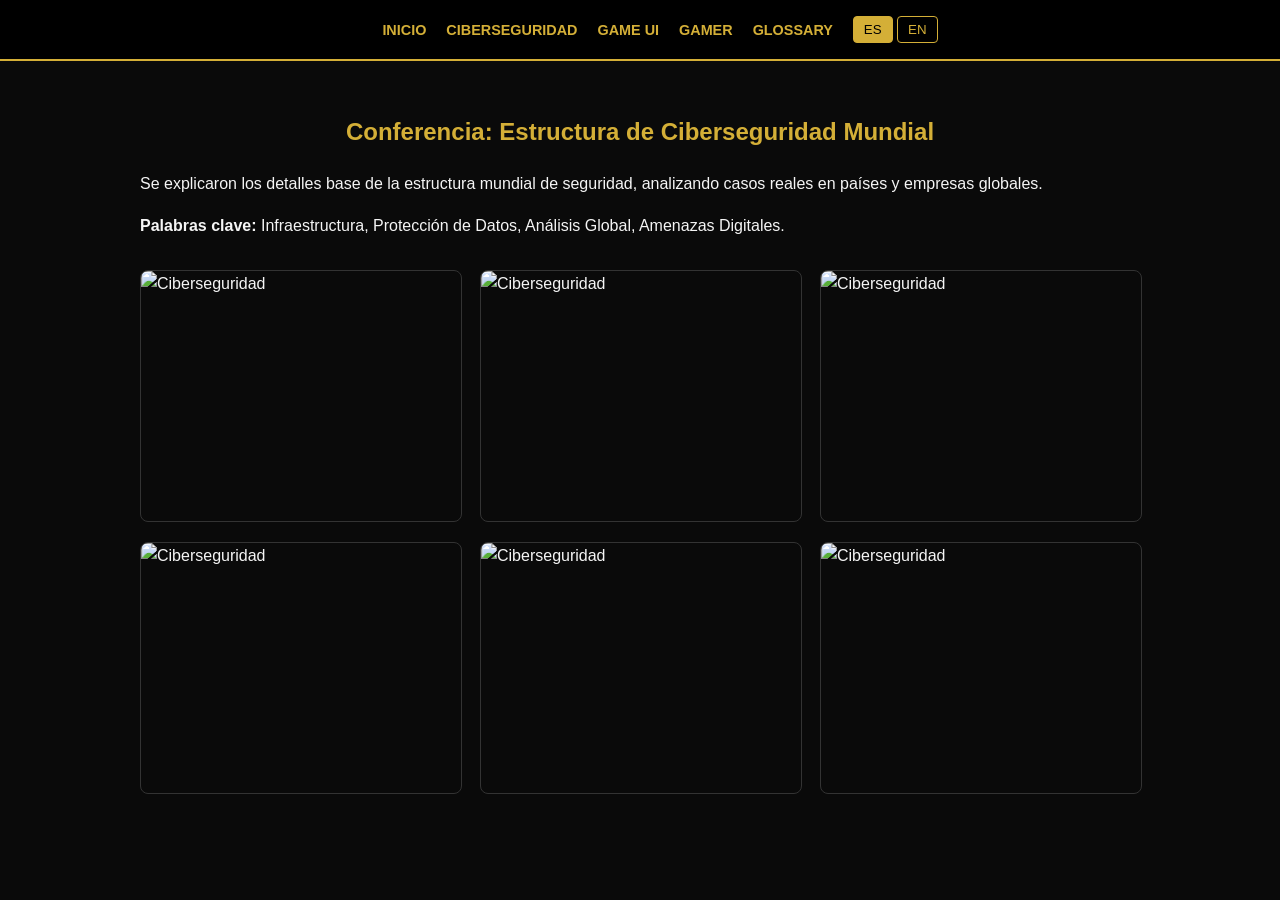
==== ciberseguridad.html @ 9780f5ca "V2 - COLOMBIA 5.0" ====
<!DOCTYPE html>
<html lang="es">
<head>
    <meta charset="UTF-8">
    <meta name="viewport" content="width=device-width, initial-scale=1.0">
    <title>Ciberseguridad - Colombia 5.0</title>
    <link rel="stylesheet" href="css/style.css">
</head>
<body>
    <nav>
        <ul>
            <li><a href="index.html">Inicio</a></li>
            <li><a href="ciberseguridad.html">Ciberseguridad</a></li>
            <li><a href="game-ui.html">Game UI</a></li>
            <li><a href="zona-gamer.html">Gamer</a></li>
            <li><a href="glossary.html">Glossary</a></li>
            <li>
                <button id="btn-es" class="lang-btn">ES</button>
                <button id="btn-en" class="lang-btn">EN</button>
            </li>
        </ul>
    </nav>

    <main class="container">
        <section class="lang-es">
            <h2>Conferencia: Estructura de Ciberseguridad Mundial</h2>
            <p>Se explicaron los detalles base de la estructura mundial de seguridad, analizando casos reales en países y empresas globales.</p>
            <p><strong>Palabras clave:</strong> Infraestructura, Protección de Datos, Análisis Global, Amenazas Digitales.</p>
        </section>
        <section class="lang-en">
            <h2>Conference: Global Cybersecurity Structure</h2>
            <p>The core details of the global security structure were explained, analyzing real cases in global countries and companies.</p>
            <p><strong>Keywords:</strong> Infrastructure, Data Protection, Global Analysis, Digital Threats.</p>
        </section>

        <div class="gallery">
            <img src="img/imagen4.jpg" alt="Ciberseguridad">
            <img src="img/imagen5.jpg" alt="Ciberseguridad">
            <img src="img/imagen6.jpg" alt="Ciberseguridad">
            <img src="img/imagen7.jpg" alt="Ciberseguridad">
            <img src="img/imagen8.jpg" alt="Ciberseguridad">
            <img src="img/imagen9.jpg" alt="Ciberseguridad">
        </div>
    </main>

    <script src="js/script.js"></script>
</body>
</html>
---- css/style.css ----
:root {
    --gold: #d4af37;
    --dark-bg: #0a0a0a;
    --card-bg: #1a1a1a;
    --text-white: #f5f5f5;
}

body {
    background-color: var(--dark-bg);
    color: var(--text-white);
    font-family: 'Segoe UI', sans-serif;
    margin: 0;
    line-height: 1.6;
}

/* Navegación */
nav {
    background: #000;
    padding: 1rem;
    border-bottom: 2px solid var(--gold);
    position: sticky;
    top: 0;
    z-index: 1000;
}

nav ul {
    display: flex;
    justify-content: center;
    align-items: center;
    list-style: none;
    gap: 20px;
    margin: 0;
}

nav a {
    color: var(--gold);
    text-decoration: none;
    font-weight: bold;
    text-transform: uppercase;
    font-size: 0.9rem;
}

/* Controles de Idioma */
.lang-btn {
    background: transparent;
    border: 1px solid var(--gold);
    color: var(--gold);
    cursor: pointer;
    padding: 5px 10px;
    border-radius: 4px;
    transition: 0.3s;
}

.lang-btn.active {
    background: var(--gold);
    color: #000;
}

/* Layout */
.container {
    max-width: 1000px;
    margin: auto;
    padding: 2rem;
}

.hero {
    text-align: center;
    padding: 6rem 1rem;
    background: linear-gradient(rgba(0,0,0,0.8), rgba(0,0,0,0.8)), url('../img/imagen1.jpg');
    background-size: cover;
    border-bottom: 3px solid var(--gold);
}

h1, h2 { color: var(--gold); text-align: center; }

/* Galería */
.gallery {
    display: grid;
    grid-template-columns: repeat(auto-fit, minmax(280px, 1fr));
    gap: 20px;
    margin-top: 2rem;
}

img {
    width: 100%;
    height: 250px;
    object-fit: cover;
    border-radius: 8px;
    border: 1px solid #333;
    transition: 0.3s;
}

img:hover { transform: scale(1.03); border-color: var(--gold); }

/* Ocultar idiomas */
.lang-en { display: none; }
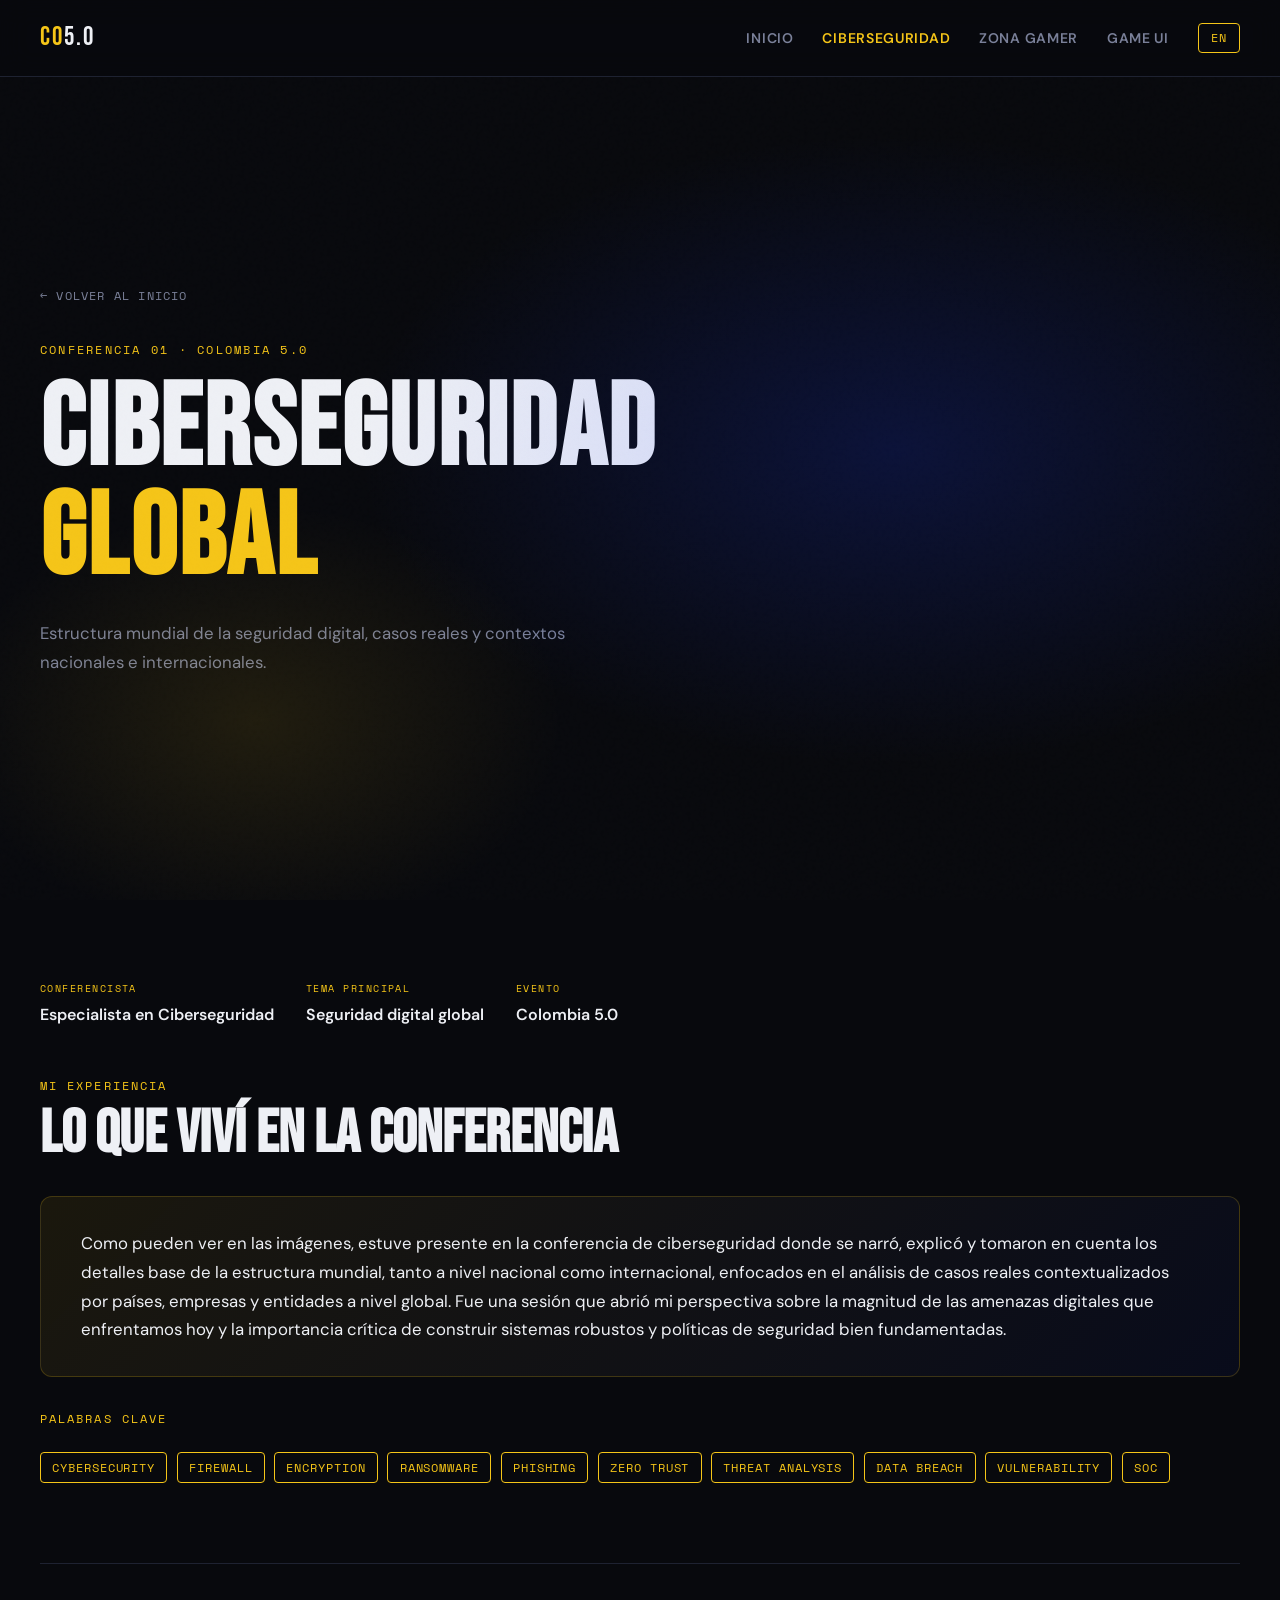
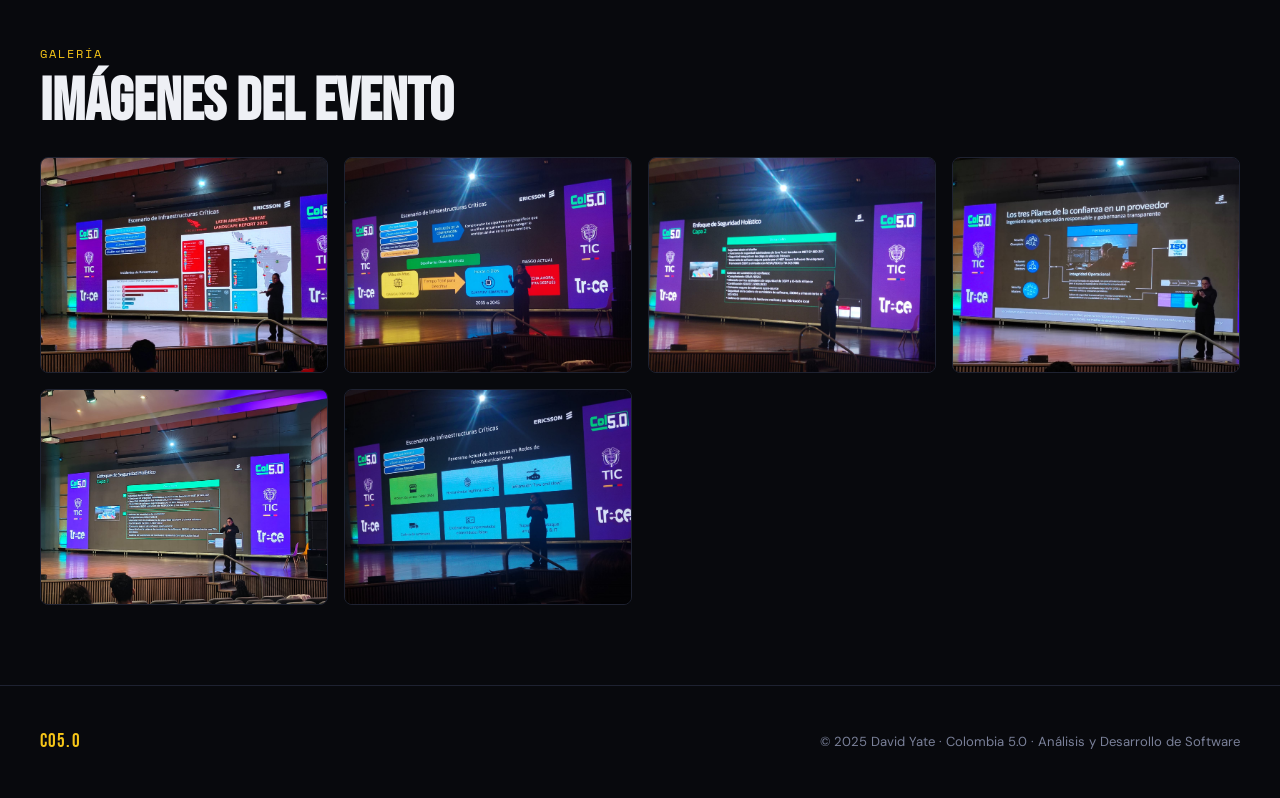
==== commit e7b84ebd: "VERSION 3 - COLOMBIA 5.0" ====
--- a/ciberseguridad.html
+++ b/ciberseguridad.html
@@ -1,48 +1,106 @@
 <!DOCTYPE html>
 <html lang="es">
 <head>
-    <meta charset="UTF-8">
-    <meta name="viewport" content="width=device-width, initial-scale=1.0">
-    <title>Ciberseguridad - Colombia 5.0</title>
-    <link rel="stylesheet" href="css/style.css">
+  <meta charset="UTF-8" />
+  <meta name="viewport" content="width=device-width, initial-scale=1.0" />
+  <title>Ciberseguridad — Colombia 5.0</title>
+  <link rel="stylesheet" href="css/style.css" />
 </head>
 <body>
-    <nav>
-        <ul>
-            <li><a href="index.html">Inicio</a></li>
-            <li><a href="ciberseguridad.html">Ciberseguridad</a></li>
-            <li><a href="game-ui.html">Game UI</a></li>
-            <li><a href="zona-gamer.html">Gamer</a></li>
-            <li><a href="glossary.html">Glossary</a></li>
-            <li>
-                <button id="btn-es" class="lang-btn">ES</button>
-                <button id="btn-en" class="lang-btn">EN</button>
-            </li>
-        </ul>
-    </nav>
 
-    <main class="container">
-        <section class="lang-es">
-            <h2>Conferencia: Estructura de Ciberseguridad Mundial</h2>
-            <p>Se explicaron los detalles base de la estructura mundial de seguridad, analizando casos reales en países y empresas globales.</p>
-            <p><strong>Palabras clave:</strong> Infraestructura, Protección de Datos, Análisis Global, Amenazas Digitales.</p>
-        </section>
-        <section class="lang-en">
-            <h2>Conference: Global Cybersecurity Structure</h2>
-            <p>The core details of the global security structure were explained, analyzing real cases in global countries and companies.</p>
-            <p><strong>Keywords:</strong> Infrastructure, Data Protection, Global Analysis, Digital Threats.</p>
-        </section>
+  <!-- NAV -->
+  <nav>
+    <a href="index.html" class="nav-logo">CO<span>5.0</span></a>
+    <ul class="nav-links">
+      <li><a href="index.html"          data-i18n="nav-home">Inicio</a></li>
+      <li><a href="ciberseguridad.html" class="active" data-i18n="nav-ciber">Ciberseguridad</a></li>
+      <li><a href="zona-gamer.html"     data-i18n="nav-gamer">Zona Gamer</a></li>
+      <li><a href="game-ui.html"        data-i18n="nav-gameui">Game UI</a></li>
+      <li><button id="lang-btn">EN</button></li>
+    </ul>
+    <button class="hamburger" aria-label="Menú">
+      <span></span><span></span><span></span>
+    </button>
+  </nav>
 
-        <div class="gallery">
-            <img src="img/imagen4.jpg" alt="Ciberseguridad">
-            <img src="img/imagen5.jpg" alt="Ciberseguridad">
-            <img src="img/imagen6.jpg" alt="Ciberseguridad">
-            <img src="img/imagen7.jpg" alt="Ciberseguridad">
-            <img src="img/imagen8.jpg" alt="Ciberseguridad">
-            <img src="img/imagen9.jpg" alt="Ciberseguridad">
-        </div>
-    </main>
+  <!-- HERO -->
+  <header class="page-hero">
+    <a href="index.html" class="back-link" data-i18n="back">← Volver al inicio</a>
+    <p class="hero-eyebrow" data-i18n="conf-eyebrow">Conferencia 01 · Colombia 5.0</p>
+    <h1 class="hero-title" data-i18n="conf-title">
+      Ciberseguridad<br><em>Global</em>
+    </h1>
+    <p class="hero-sub" data-i18n="conf-sub">
+      Estructura mundial de la seguridad digital, casos reales y contextos nacionales e internacionales.
+    </p>
+  </header>
 
-    <script src="js/script.js"></script>
+  <!-- META -->
+  <section>
+    <div class="conf-meta">
+      <div class="conf-meta-item">
+        <span class="label" data-i18n="meta-speaker-lbl">Conferencista</span>
+        <span class="value" data-i18n="meta-speaker-val">Especialista en Ciberseguridad</span>
+      </div>
+      <div class="conf-meta-item">
+        <span class="label" data-i18n="meta-topic-lbl">Tema principal</span>
+        <span class="value" data-i18n="meta-topic-val">Seguridad digital global</span>
+      </div>
+      <div class="conf-meta-item">
+        <span class="label" data-i18n="meta-event-lbl">Evento</span>
+        <span class="value" data-i18n="meta-event-val">Colombia 5.0</span>
+      </div>
+    </div>
+
+    <!-- BODY TEXT -->
+    <p class="section-label" data-i18n="body-label">Mi experiencia</p>
+    <h2 class="section-title" data-i18n="body-title">Lo que viví en la conferencia</h2>
+
+    <div class="highlight">
+      <p data-i18n="body-text">
+        Como pueden ver en las imágenes, estuve presente en la conferencia de ciberseguridad donde se narró, explicó y tomaron en cuenta los detalles base de la estructura mundial, tanto a nivel nacional como internacional, enfocados en el análisis de casos reales contextualizados por países, empresas y entidades a nivel global.
+      </p>
+    </div>
+
+    <!-- KEYWORDS -->
+    <p class="section-label" data-i18n="keywords-label">Palabras clave</p>
+    <div class="tags">
+      <span class="tag">Cybersecurity</span>
+      <span class="tag">Firewall</span>
+      <span class="tag">Encryption</span>
+      <span class="tag">Ransomware</span>
+      <span class="tag">Phishing</span>
+      <span class="tag">Zero Trust</span>
+      <span class="tag">Threat Analysis</span>
+      <span class="tag">Data Breach</span>
+      <span class="tag">Vulnerability</span>
+      <span class="tag">SOC</span>
+    </div>
+  </section>
+
+  <div class="divider"></div>
+
+  <!-- GALLERY -->
+  <section>
+    <p class="section-label" data-i18n="gallery-label">Galería</p>
+    <h2 class="section-title" data-i18n="gallery-title">Imágenes del evento</h2>
+    <div class="gallery">
+      <img src="img/imagen4.jpeg"  alt="Ciberseguridad Colombia 5.0" loading="lazy" />
+      <img src="img/imagen5.jpeg"  alt="Ciberseguridad Colombia 5.0" loading="lazy" />
+      <img src="img/imagen6.jpeg"  alt="Ciberseguridad Colombia 5.0" loading="lazy" />
+      <img src="img/imagen7.jpeg"  alt="Ciberseguridad Colombia 5.0" loading="lazy" />
+      <img src="img/imagen8.jpeg"  alt="Ciberseguridad Colombia 5.0" loading="lazy" />
+      <img src="img/imagen9.jpeg"  alt="Ciberseguridad Colombia 5.0" loading="lazy" />
+    </div>
+  </section>
+
+  <!-- FOOTER -->
+  <footer>
+    <span class="footer-logo">CO5.0</span>
+    <p data-i18n="footer-copy">© 2025 David Yate · Colombia 5.0 · Análisis y Desarrollo de Software</p>
+  </footer>
+
+  <script src="js/lang.js"></script>
+  <script>initLang('ciber');</script>
 </body>
-</html>+</html>
--- a/css/style.css
+++ b/css/style.css
@@ -1,96 +1,367 @@
+/* ===========================
+   COLOMBIA 5.0 — Global Styles
+   =========================== */
+
+@import url('https://fonts.googleapis.com/css2?family=Bebas+Neue&family=DM+Sans:ital,opsz,wght@0,9..40,300;0,9..40,400;0,9..40,600;1,9..40,300&family=Space+Mono:wght@400;700&display=swap');
+
 :root {
-    --gold: #d4af37;
-    --dark-bg: #0a0a0a;
-    --card-bg: #1a1a1a;
-    --text-white: #f5f5f5;
-}
+  --bg:        #08090d;
+  --surface:   #10121a;
+  --card:      #161923;
+  --border:    #1e2231;
+  --yellow:    #f5c518;
+  --blue:      #1a3cff;
+  --red:       #e8173a;
+  --white:     #eef0f5;
+  --muted:     #7a8099;
+  --font-head: 'Bebas Neue', sans-serif;
+  --font-body: 'DM Sans', sans-serif;
+  --font-mono: 'Space Mono', monospace;
+}
+
+*, *::before, *::after { box-sizing: border-box; margin: 0; padding: 0; }
+
+html { scroll-behavior: smooth; }
 
 body {
-    background-color: var(--dark-bg);
-    color: var(--text-white);
-    font-family: 'Segoe UI', sans-serif;
-    margin: 0;
-    line-height: 1.6;
-}
-
-/* Navegación */
+  background: var(--bg);
+  color: var(--white);
+  font-family: var(--font-body);
+  font-size: 1rem;
+  line-height: 1.7;
+  overflow-x: hidden;
+}
+
+/* ── NAV ── */
 nav {
-    background: #000;
-    padding: 1rem;
-    border-bottom: 2px solid var(--gold);
-    position: sticky;
-    top: 0;
-    z-index: 1000;
-}
-
-nav ul {
-    display: flex;
-    justify-content: center;
-    align-items: center;
-    list-style: none;
-    gap: 20px;
-    margin: 0;
-}
-
-nav a {
-    color: var(--gold);
-    text-decoration: none;
-    font-weight: bold;
-    text-transform: uppercase;
-    font-size: 0.9rem;
-}
-
-/* Controles de Idioma */
-.lang-btn {
-    background: transparent;
-    border: 1px solid var(--gold);
-    color: var(--gold);
-    cursor: pointer;
-    padding: 5px 10px;
-    border-radius: 4px;
-    transition: 0.3s;
-}
-
-.lang-btn.active {
-    background: var(--gold);
-    color: #000;
-}
-
-/* Layout */
-.container {
-    max-width: 1000px;
-    margin: auto;
-    padding: 2rem;
-}
-
-.hero {
-    text-align: center;
-    padding: 6rem 1rem;
-    background: linear-gradient(rgba(0,0,0,0.8), rgba(0,0,0,0.8)), url('../img/imagen1.jpg');
-    background-size: cover;
-    border-bottom: 3px solid var(--gold);
-}
-
-h1, h2 { color: var(--gold); text-align: center; }
-
-/* Galería */
+  position: fixed;
+  top: 0; left: 0; right: 0;
+  z-index: 999;
+  display: flex;
+  align-items: center;
+  justify-content: space-between;
+  padding: 1rem 2.5rem;
+  background: rgba(8,9,13,.85);
+  backdrop-filter: blur(14px);
+  border-bottom: 1px solid var(--border);
+}
+
+.nav-logo {
+  font-family: var(--font-head);
+  font-size: 1.6rem;
+  letter-spacing: .08em;
+  color: var(--yellow);
+  text-decoration: none;
+}
+
+.nav-logo span { color: var(--white); }
+
+.nav-links {
+  display: flex;
+  align-items: center;
+  gap: 1.8rem;
+  list-style: none;
+}
+
+.nav-links a {
+  color: var(--muted);
+  text-decoration: none;
+  font-size: .875rem;
+  font-weight: 600;
+  letter-spacing: .05em;
+  text-transform: uppercase;
+  transition: color .2s;
+}
+
+.nav-links a:hover,
+.nav-links a.active { color: var(--yellow); }
+
+/* Language toggle */
+#lang-btn {
+  background: none;
+  border: 1.5px solid var(--yellow);
+  color: var(--yellow);
+  font-family: var(--font-mono);
+  font-size: .75rem;
+  padding: .35rem .75rem;
+  border-radius: 4px;
+  cursor: pointer;
+  letter-spacing: .1em;
+  transition: background .2s, color .2s;
+}
+#lang-btn:hover { background: var(--yellow); color: var(--bg); }
+
+/* Hamburger (mobile) */
+.hamburger {
+  display: none;
+  flex-direction: column;
+  gap: 5px;
+  background: none;
+  border: none;
+  cursor: pointer;
+  padding: 4px;
+}
+.hamburger span {
+  display: block;
+  width: 24px; height: 2px;
+  background: var(--white);
+  border-radius: 2px;
+  transition: transform .3s, opacity .3s;
+}
+.nav-links.open { display: flex; }
+
+/* ── HERO STRIP ── */
+.page-hero {
+  min-height: 100vh;
+  display: flex;
+  flex-direction: column;
+  justify-content: center;
+  padding: 8rem 2.5rem 4rem;
+  position: relative;
+  overflow: hidden;
+}
+
+.page-hero::before {
+  content: '';
+  position: absolute;
+  inset: 0;
+  background:
+    radial-gradient(ellipse 60% 50% at 70% 50%, rgba(26,60,255,.18) 0%, transparent 70%),
+    radial-gradient(ellipse 40% 40% at 20% 80%, rgba(245,197,24,.1) 0%, transparent 60%);
+  pointer-events: none;
+}
+
+.hero-eyebrow {
+  font-family: var(--font-mono);
+  font-size: .78rem;
+  letter-spacing: .18em;
+  color: var(--yellow);
+  text-transform: uppercase;
+  margin-bottom: 1rem;
+}
+
+.hero-title {
+  font-family: var(--font-head);
+  font-size: clamp(3.5rem, 9vw, 8rem);
+  line-height: .95;
+  letter-spacing: .02em;
+  color: var(--white);
+  margin-bottom: 1.5rem;
+}
+
+.hero-title em {
+  font-style: normal;
+  color: var(--yellow);
+}
+
+.hero-sub {
+  max-width: 560px;
+  color: var(--muted);
+  font-size: 1.05rem;
+  line-height: 1.75;
+}
+
+/* ── SECTIONS ── */
+section { padding: 5rem 2.5rem; }
+
+.section-label {
+  font-family: var(--font-mono);
+  font-size: .72rem;
+  letter-spacing: .18em;
+  color: var(--yellow);
+  text-transform: uppercase;
+  margin-bottom: .5rem;
+}
+
+.section-title {
+  font-family: var(--font-head);
+  font-size: clamp(2rem, 5vw, 3.8rem);
+  line-height: 1;
+  margin-bottom: 1.5rem;
+}
+
+.section-body {
+  max-width: 720px;
+  color: var(--muted);
+  font-size: 1rem;
+  line-height: 1.8;
+  margin-bottom: 2rem;
+}
+
+/* ── GRID & CARDS ── */
+.card-grid {
+  display: grid;
+  grid-template-columns: repeat(auto-fit, minmax(260px, 1fr));
+  gap: 1.5rem;
+}
+
+.card {
+  background: var(--card);
+  border: 1px solid var(--border);
+  border-radius: 12px;
+  overflow: hidden;
+  transition: transform .25s, border-color .25s;
+}
+
+.card:hover { transform: translateY(-4px); border-color: var(--yellow); }
+
+.card-img {
+  width: 100%;
+  aspect-ratio: 16/10;
+  object-fit: cover;
+  display: block;
+  background: var(--surface);
+}
+
+.card-body { padding: 1.25rem; }
+
+.card-body h3 {
+  font-family: var(--font-head);
+  font-size: 1.3rem;
+  margin-bottom: .4rem;
+  letter-spacing: .04em;
+}
+
+.card-body p { color: var(--muted); font-size: .9rem; }
+
+/* ── DIVIDER ── */
+.divider {
+  height: 1px;
+  background: var(--border);
+  margin: 0 2.5rem;
+}
+
+/* ── GALLERY ── */
 .gallery {
-    display: grid;
-    grid-template-columns: repeat(auto-fit, minmax(280px, 1fr));
-    gap: 20px;
-    margin-top: 2rem;
-}
-
-img {
-    width: 100%;
-    height: 250px;
-    object-fit: cover;
-    border-radius: 8px;
-    border: 1px solid #333;
-    transition: 0.3s;
-}
-
-img:hover { transform: scale(1.03); border-color: var(--gold); }
-
-/* Ocultar idiomas */
-.lang-en { display: none; }+  display: grid;
+  grid-template-columns: repeat(auto-fill, minmax(280px, 1fr));
+  gap: 1rem;
+}
+
+.gallery img {
+  width: 100%;
+  aspect-ratio: 4/3;
+  object-fit: cover;
+  border-radius: 8px;
+  border: 1px solid var(--border);
+  transition: transform .3s, border-color .3s;
+}
+.gallery img:hover { transform: scale(1.02); border-color: var(--yellow); }
+
+/* ── TAG / KEYWORD PILLS ── */
+.tags { display: flex; flex-wrap: wrap; gap: .6rem; margin-top: 1.5rem; }
+
+.tag {
+  font-family: var(--font-mono);
+  font-size: .72rem;
+  letter-spacing: .08em;
+  color: var(--yellow);
+  border: 1px solid var(--yellow);
+  border-radius: 4px;
+  padding: .3rem .7rem;
+  text-transform: uppercase;
+}
+
+/* ── HIGHLIGHT BOX ── */
+.highlight {
+  background: linear-gradient(135deg, rgba(245,197,24,.08), rgba(26,60,255,.06));
+  border: 1px solid rgba(245,197,24,.2);
+  border-radius: 12px;
+  padding: 2rem 2.5rem;
+  margin: 2rem 0;
+}
+
+.highlight p { color: var(--white); font-size: 1.05rem; }
+
+/* ── CONFERENCE HEADER ── */
+.conf-meta {
+  display: flex;
+  flex-wrap: wrap;
+  gap: 2rem;
+  margin-bottom: 3rem;
+}
+
+.conf-meta-item { }
+.conf-meta-item .label {
+  font-family: var(--font-mono);
+  font-size: .65rem;
+  letter-spacing: .14em;
+  color: var(--yellow);
+  text-transform: uppercase;
+  display: block;
+  margin-bottom: .2rem;
+}
+.conf-meta-item .value {
+  font-size: 1rem;
+  font-weight: 600;
+  color: var(--white);
+}
+
+/* ── FOOTER ── */
+footer {
+  border-top: 1px solid var(--border);
+  padding: 2.5rem 2.5rem;
+  display: flex;
+  align-items: center;
+  justify-content: space-between;
+  flex-wrap: wrap;
+  gap: 1rem;
+}
+
+footer p { color: var(--muted); font-size: .82rem; }
+footer .footer-logo {
+  font-family: var(--font-head);
+  font-size: 1.2rem;
+  color: var(--yellow);
+  letter-spacing: .06em;
+}
+
+/* ── BACK LINK ── */
+.back-link {
+  display: inline-flex;
+  align-items: center;
+  gap: .4rem;
+  font-family: var(--font-mono);
+  font-size: .75rem;
+  letter-spacing: .1em;
+  color: var(--muted);
+  text-decoration: none;
+  text-transform: uppercase;
+  margin-bottom: 2rem;
+  transition: color .2s;
+}
+.back-link:hover { color: var(--yellow); }
+
+/* ── NOISE OVERLAY ── */
+body::after {
+  content: '';
+  position: fixed;
+  inset: 0;
+  background-image: url("data:image/svg+xml,%3Csvg viewBox='0 0 256 256' xmlns='http://www.w3.org/2000/svg'%3E%3Cfilter id='noise'%3E%3CfeTurbulence type='fractalNoise' baseFrequency='0.9' numOctaves='4' stitchTiles='stitch'/%3E%3C/filter%3E%3Crect width='100%25' height='100%25' filter='url(%23noise)' opacity='0.04'/%3E%3C/svg%3E");
+  opacity: .4;
+  pointer-events: none;
+  z-index: 0;
+}
+
+/* ── RESPONSIVE ── */
+@media (max-width: 768px) {
+  nav { padding: 1rem 1.25rem; }
+  .page-hero { padding: 7rem 1.25rem 3rem; }
+  section { padding: 3.5rem 1.25rem; }
+  .divider { margin: 0 1.25rem; }
+  footer { padding: 2rem 1.25rem; }
+
+  .nav-links {
+    display: none;
+    position: absolute;
+    top: 100%; left: 0; right: 0;
+    flex-direction: column;
+    background: rgba(8,9,13,.97);
+    padding: 1.5rem 1.25rem;
+    border-bottom: 1px solid var(--border);
+    gap: 1.2rem;
+  }
+
+  .hamburger { display: flex; }
+  .gallery { grid-template-columns: 1fr 1fr; }
+}
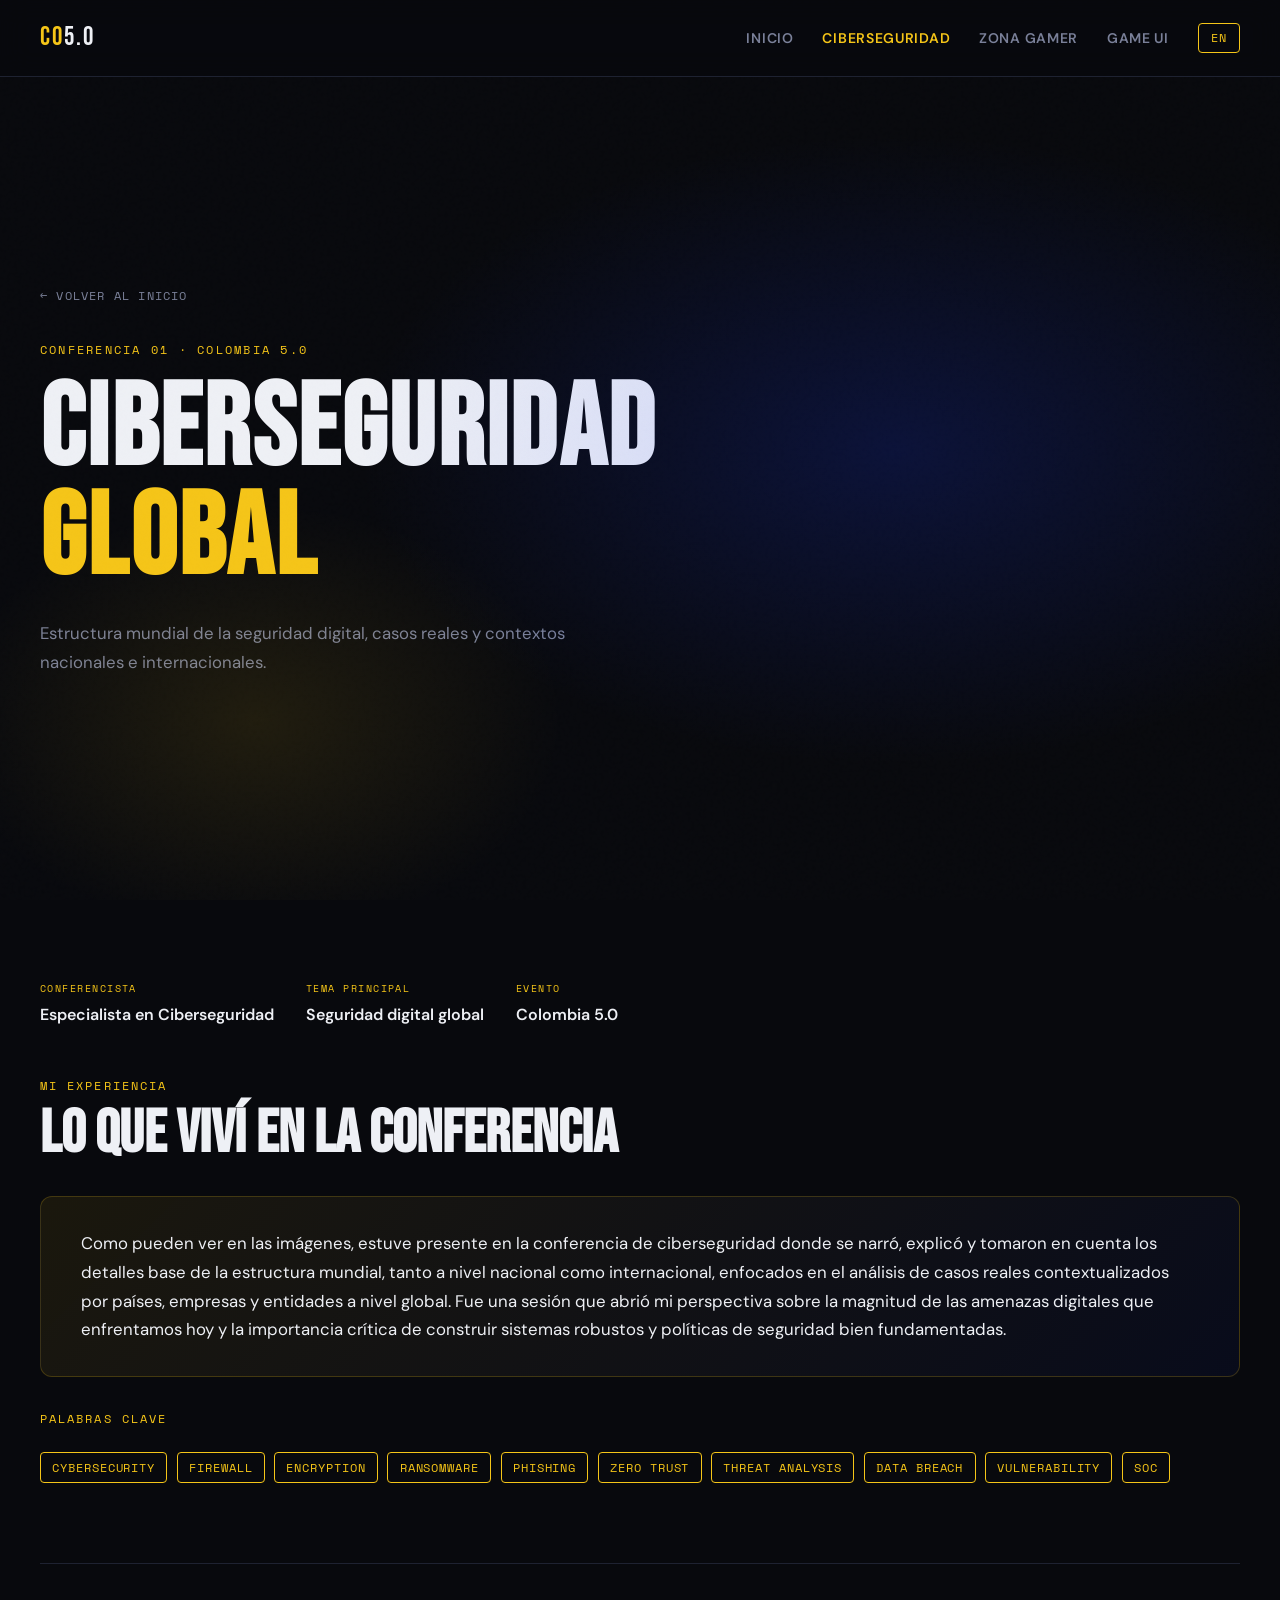
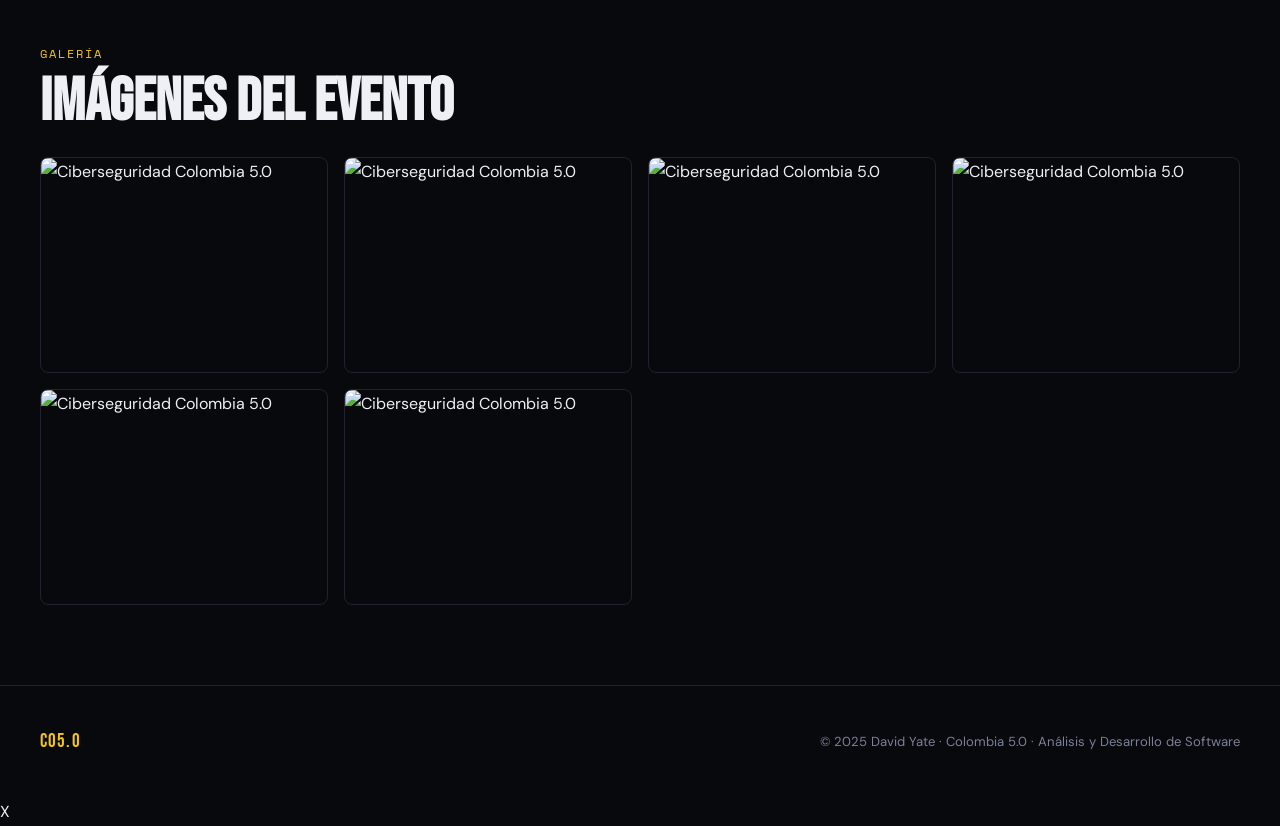
==== commit abbd1819: "prueba" ====
--- a/ciberseguridad.html
+++ b/ciberseguridad.html
@@ -104,3 +104,4 @@
   <script>initLang('ciber');</script>
 </body>
 </html>
+X
--- a/css/style.css
+++ b/css/style.css
@@ -365,3 +365,4 @@
   .hamburger { display: flex; }
   .gallery { grid-template-columns: 1fr 1fr; }
 }
+X
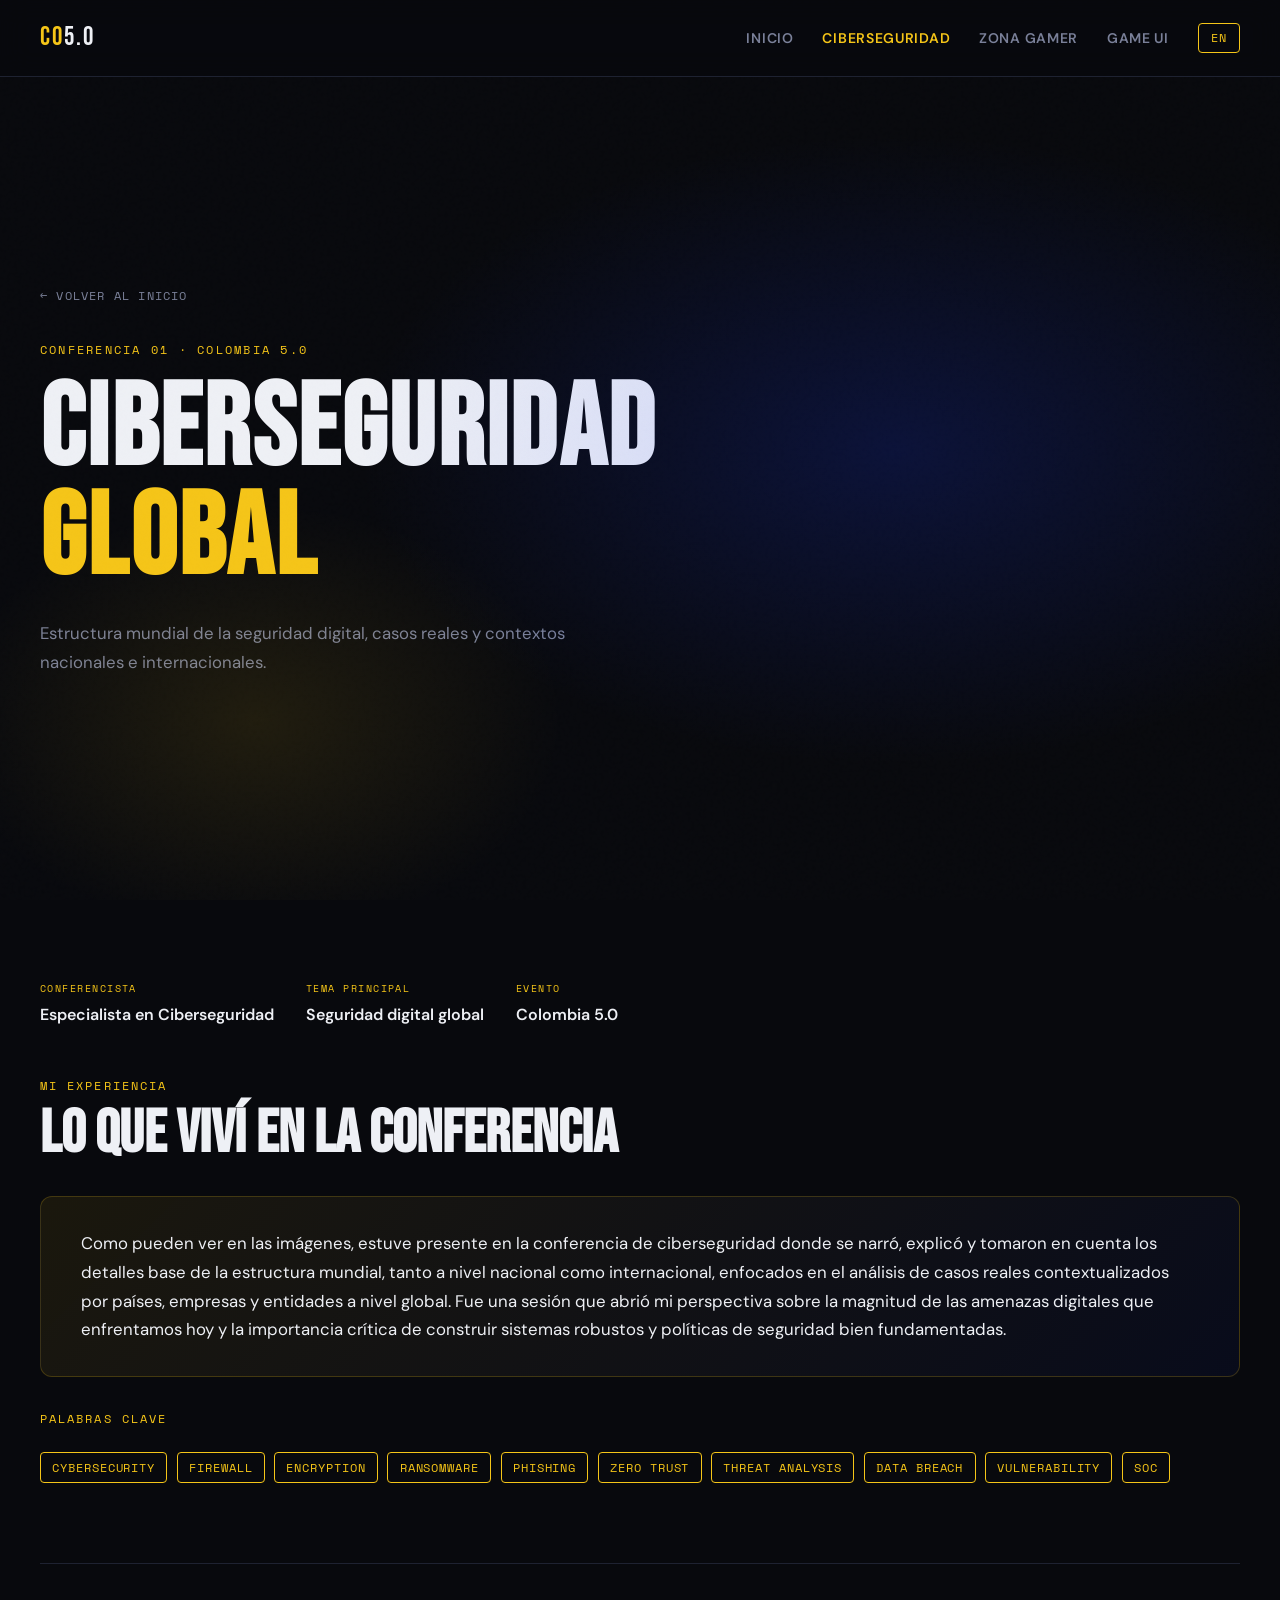
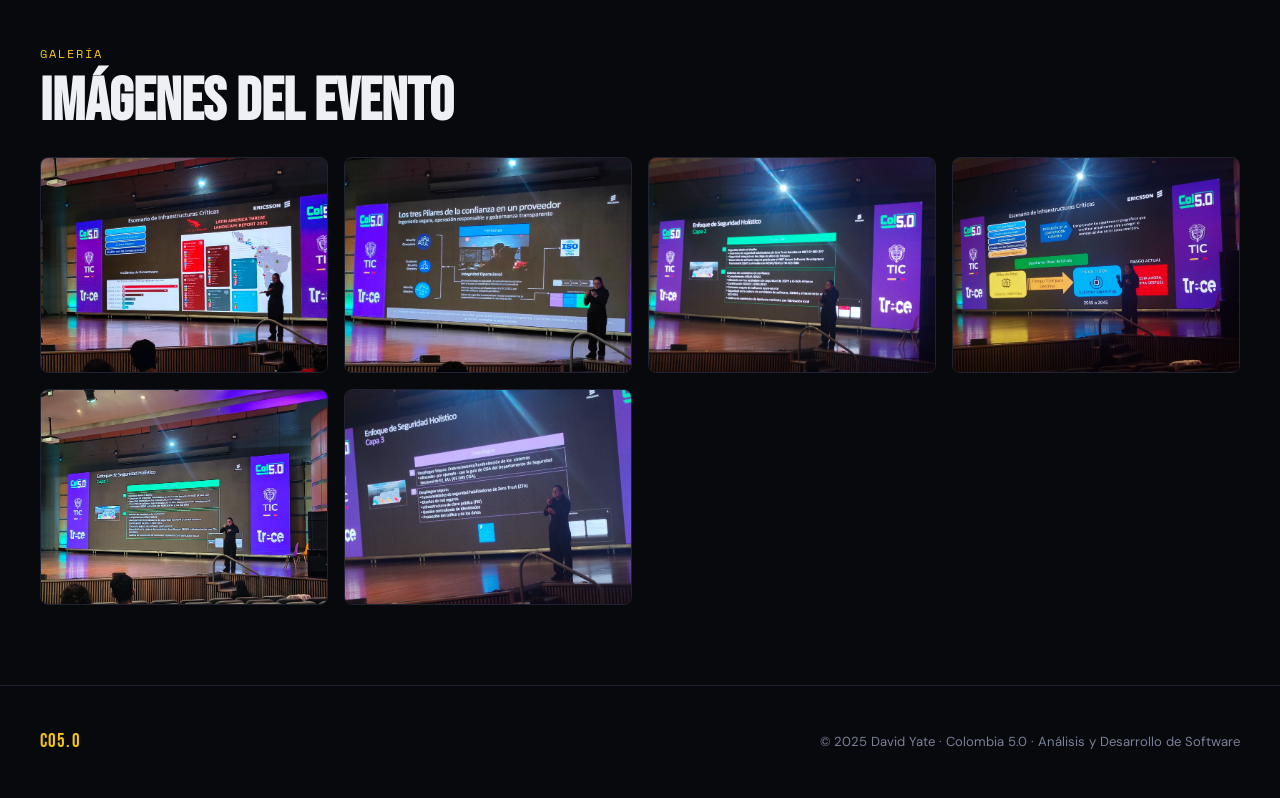
==== commit 79cb5ab4: "VERSION WEB - COLOMBIA 5.0" ====
--- a/ciberseguridad.html
+++ b/ciberseguridad.html
@@ -104,4 +104,3 @@
   <script>initLang('ciber');</script>
 </body>
 </html>
-X
--- a/css/style.css
+++ b/css/style.css
@@ -365,4 +365,3 @@
   .hamburger { display: flex; }
   .gallery { grid-template-columns: 1fr 1fr; }
 }
-X
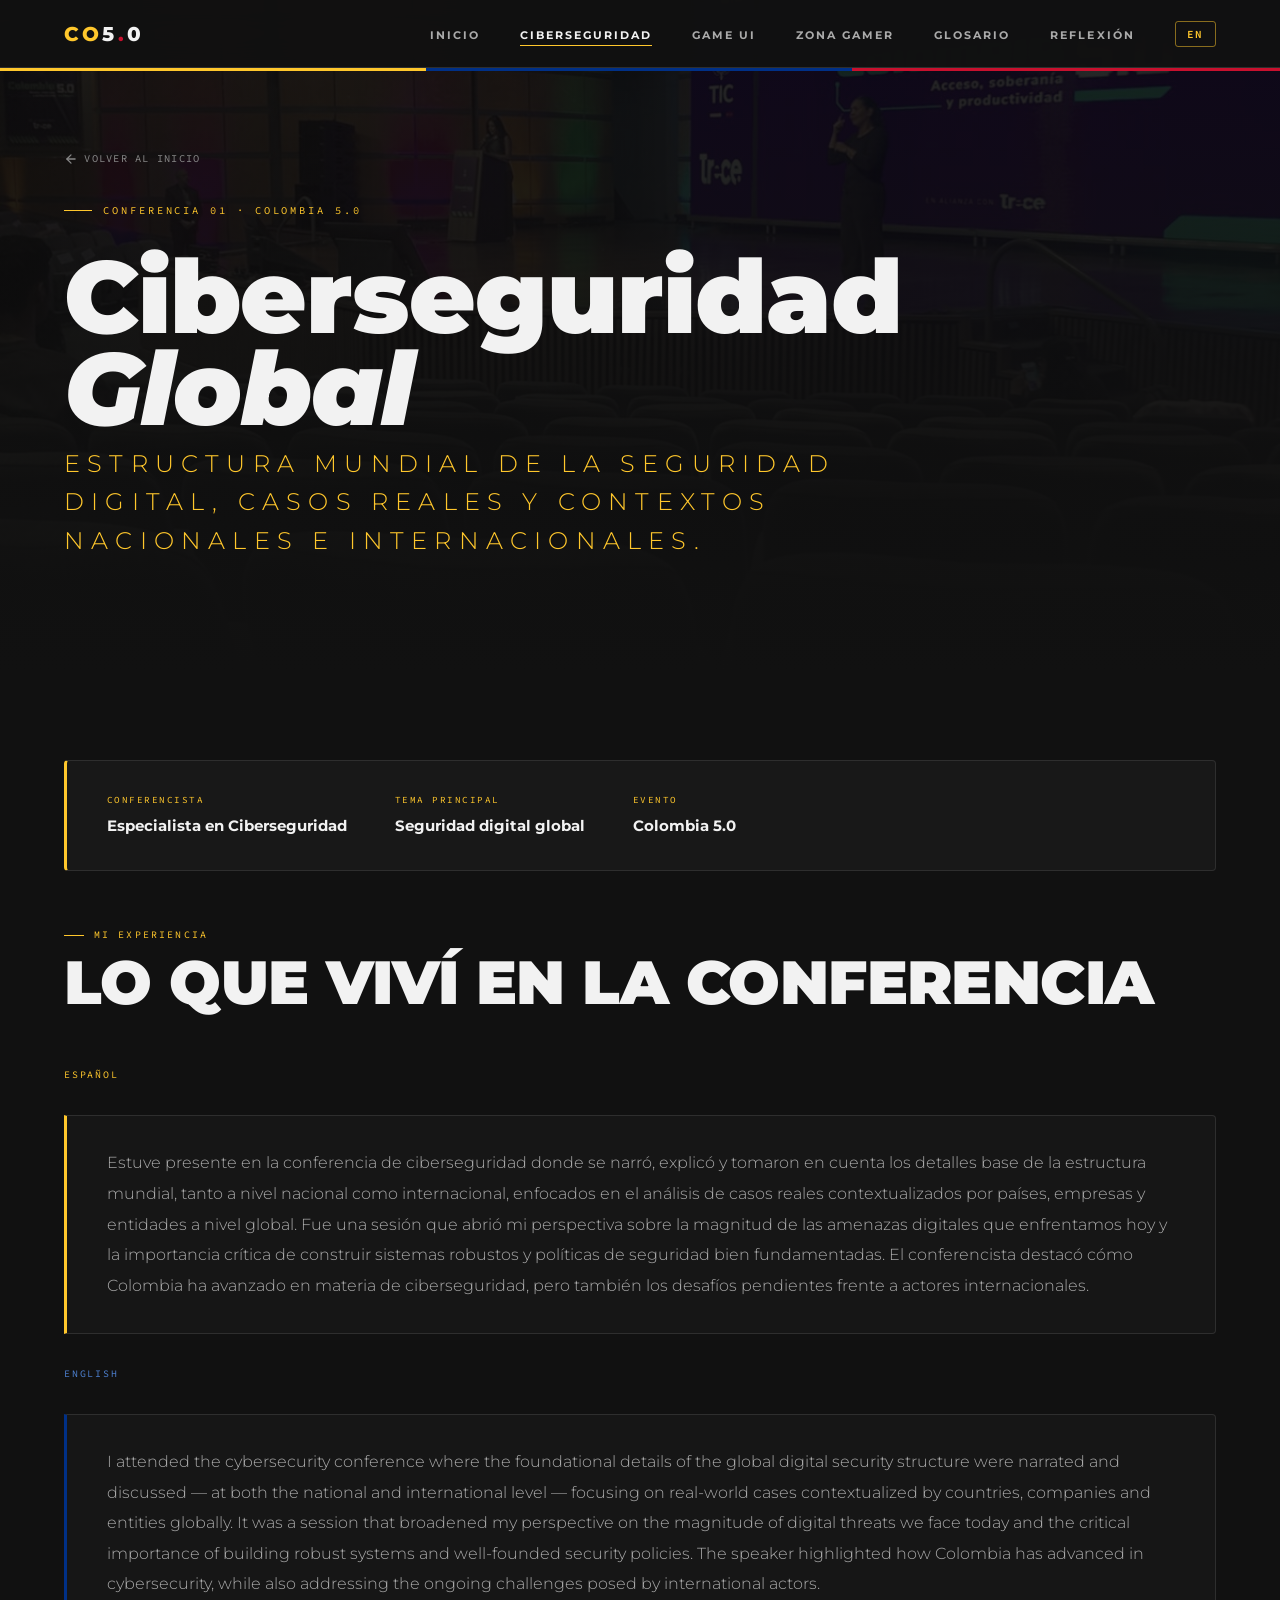
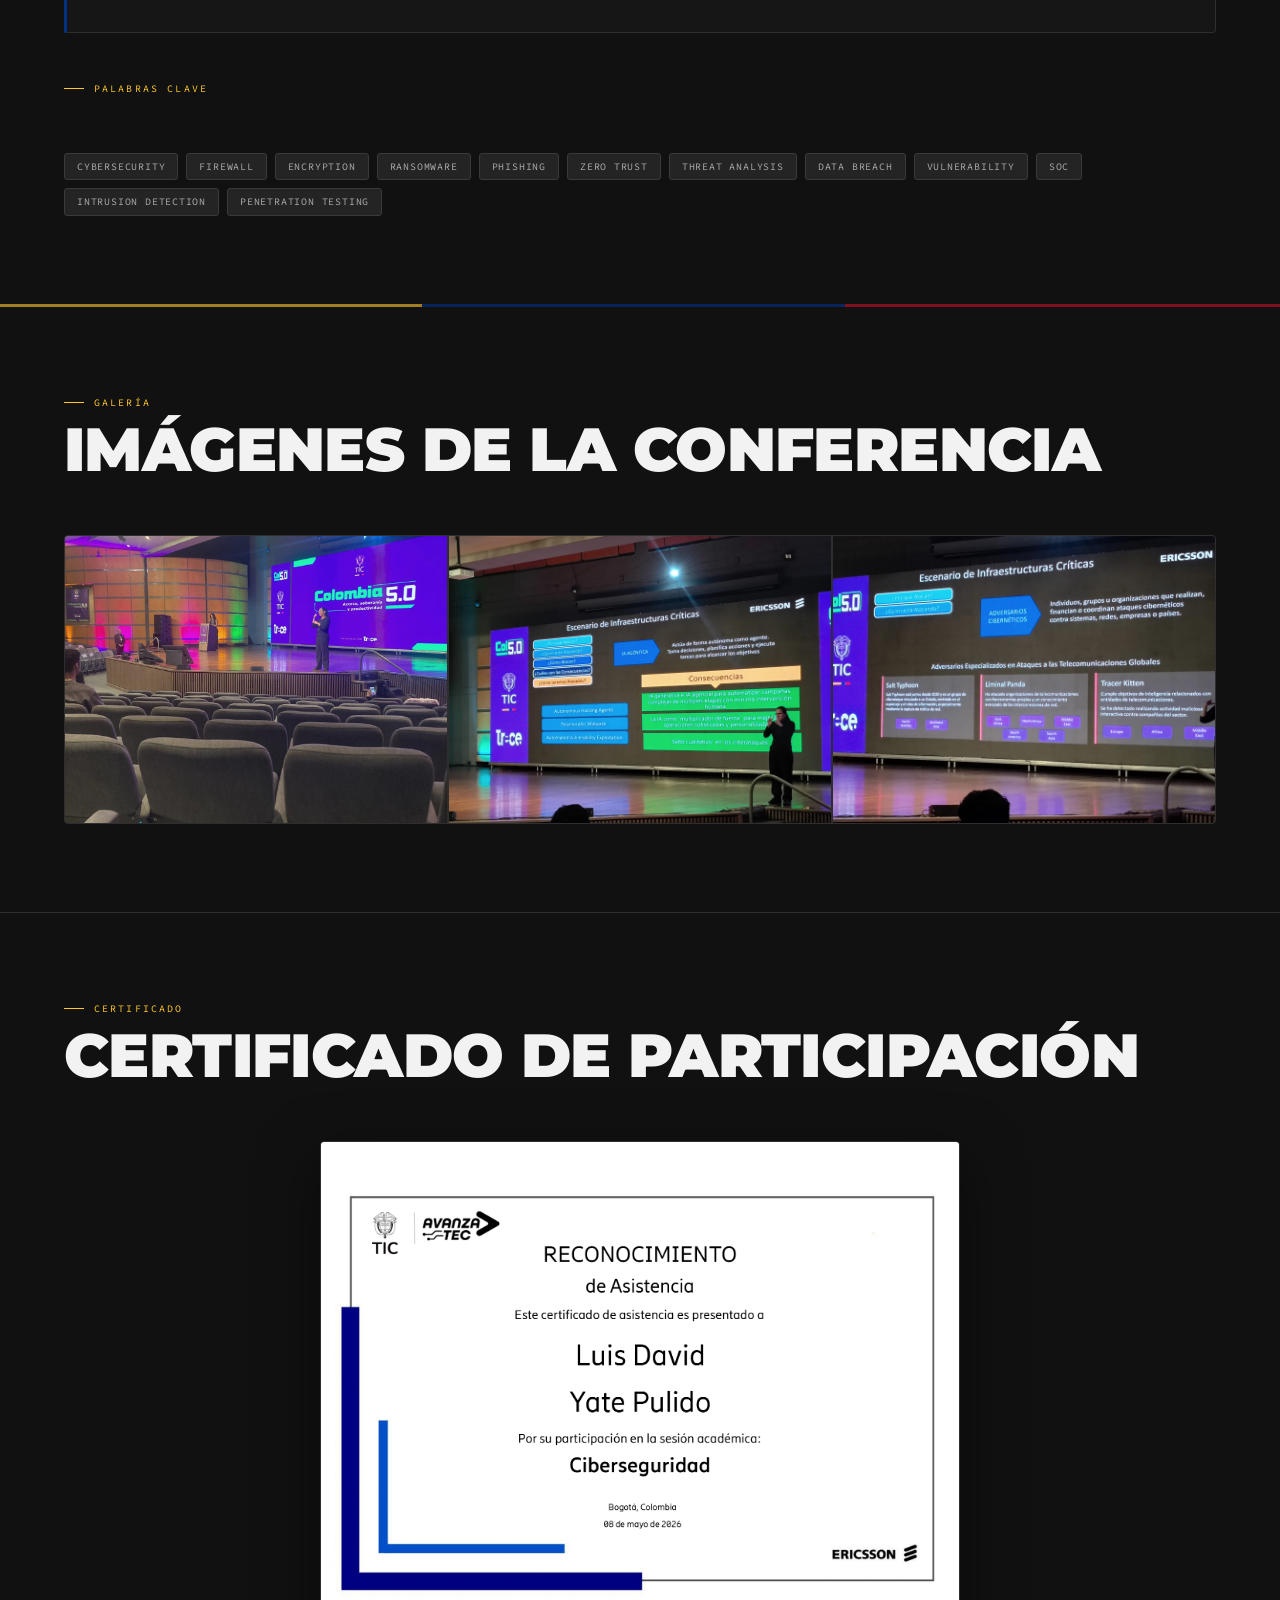
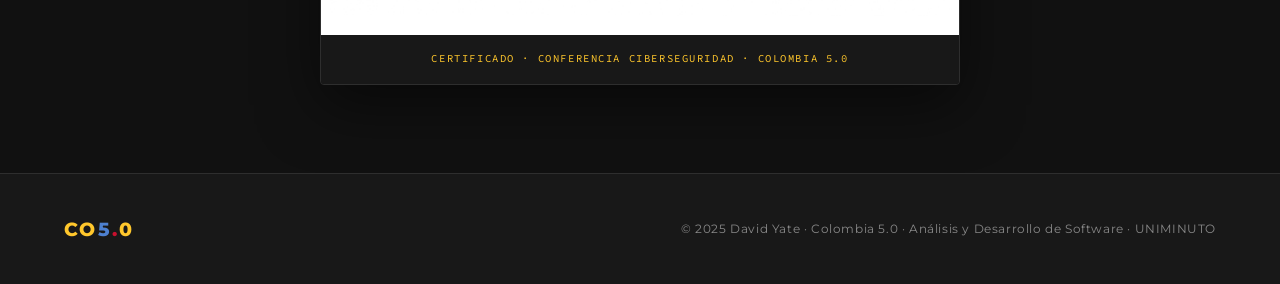
==== commit 58675842: "CODIGO COLOMBIA 5.0 - ACTUALIZACION" ====
--- a/ciberseguridad.html
+++ b/ciberseguridad.html
@@ -8,62 +8,75 @@
 </head>
 <body>
 
-  <!-- NAV -->
   <nav>
-    <a href="index.html" class="nav-logo">CO<span>5.0</span></a>
+    <a href="index.html" class="nav-logo">CO<span>5</span><span class="dot">.</span><span>0</span></a>
     <ul class="nav-links">
       <li><a href="index.html"          data-i18n="nav-home">Inicio</a></li>
       <li><a href="ciberseguridad.html" class="active" data-i18n="nav-ciber">Ciberseguridad</a></li>
+      <li><a href="game-ui.html"        data-i18n="nav-gameui">Game UI</a></li>
       <li><a href="zona-gamer.html"     data-i18n="nav-gamer">Zona Gamer</a></li>
-      <li><a href="game-ui.html"        data-i18n="nav-gameui">Game UI</a></li>
+      <li><a href="glossary.html"       data-i18n="nav-glossary">Glosario</a></li>
+      <li><a href="ethics.html"         data-i18n="nav-ethics">Reflexión</a></li>
       <li><button id="lang-btn">EN</button></li>
     </ul>
-    <button class="hamburger" aria-label="Menú">
-      <span></span><span></span><span></span>
-    </button>
+    <button class="hamburger" aria-label="Menú"><span></span><span></span><span></span></button>
   </nav>
 
-  <!-- HERO -->
-  <header class="page-hero">
-    <a href="index.html" class="back-link" data-i18n="back">← Volver al inicio</a>
-    <p class="hero-eyebrow" data-i18n="conf-eyebrow">Conferencia 01 · Colombia 5.0</p>
-    <h1 class="hero-title" data-i18n="conf-title">
-      Ciberseguridad<br><em>Global</em>
-    </h1>
-    <p class="hero-sub" data-i18n="conf-sub">
-      Estructura mundial de la seguridad digital, casos reales y contextos nacionales e internacionales.
-    </p>
+  <!-- HERO INTERIOR -->
+  <header class="page-hero-inner">
+    <div class="hero-tricolor"></div>
+    <div class="hero-bg-img" style="background-image:url('img/ciber-1.jpeg'); background-position:center;"></div>
+    <div class="hero-content">
+      <a href="index.html" class="back-link">
+        <svg viewBox="0 0 24 24" fill="none" stroke="currentColor" stroke-width="2.2" stroke-linecap="round" stroke-linejoin="round"><line x1="19" y1="12" x2="5" y2="12"/><polyline points="12 19 5 12 12 5"/></svg>
+        <span data-i18n="back">Volver al inicio</span>
+      </a>
+      <p class="hero-eyebrow" data-i18n="eyebrow">Conferencia 01 · Colombia 5.0</p>
+      <h1 class="hero-name" data-i18n="hero-title">Ciber<br>seguridad</h1>
+      <p class="hero-role" data-i18n="hero-sub">Seguridad Digital Global</p>
+    </div>
   </header>
 
-  <!-- META -->
-  <section>
+  <!-- CONTENT -->
+  <section class="content-section">
+
     <div class="conf-meta">
       <div class="conf-meta-item">
-        <span class="label" data-i18n="meta-speaker-lbl">Conferencista</span>
-        <span class="value" data-i18n="meta-speaker-val">Especialista en Ciberseguridad</span>
+        <span class="label" data-i18n="meta-sp-lbl">Conferencista</span>
+        <span class="value" data-i18n="meta-sp-val">Especialista en Ciberseguridad</span>
       </div>
       <div class="conf-meta-item">
-        <span class="label" data-i18n="meta-topic-lbl">Tema principal</span>
-        <span class="value" data-i18n="meta-topic-val">Seguridad digital global</span>
+        <span class="label" data-i18n="meta-tp-lbl">Tema principal</span>
+        <span class="value" data-i18n="meta-tp-val">Seguridad digital global</span>
       </div>
       <div class="conf-meta-item">
-        <span class="label" data-i18n="meta-event-lbl">Evento</span>
-        <span class="value" data-i18n="meta-event-val">Colombia 5.0</span>
+        <span class="label" data-i18n="meta-ev-lbl">Evento</span>
+        <span class="value">Colombia 5.0</span>
       </div>
     </div>
 
-    <!-- BODY TEXT -->
-    <p class="section-label" data-i18n="body-label">Mi experiencia</p>
-    <h2 class="section-title" data-i18n="body-title">Lo que viví en la conferencia</h2>
+    <div class="section-header">
+      <p class="section-label" data-i18n="body-label">Mi experiencia</p>
+      <h2 class="section-title" data-i18n="body-title">Lo que viví en la <em>conferencia</em></h2>
+    </div>
 
+    <p class="lang-tag lang-tag--es" data-i18n="body-es-label">Español</p>
     <div class="highlight">
-      <p data-i18n="body-text">
-        Como pueden ver en las imágenes, estuve presente en la conferencia de ciberseguridad donde se narró, explicó y tomaron en cuenta los detalles base de la estructura mundial, tanto a nivel nacional como internacional, enfocados en el análisis de casos reales contextualizados por países, empresas y entidades a nivel global.
+      <p data-i18n="body-text-es">
+        Estuve presente en la conferencia de ciberseguridad donde se narró, explicó y tomaron en cuenta los detalles base de la estructura mundial, tanto a nivel nacional como internacional, enfocados en el análisis de casos reales contextualizados por países, empresas y entidades a nivel global. Fue una sesión que abrió mi perspectiva sobre la magnitud de las amenazas digitales que enfrentamos hoy y la importancia crítica de construir sistemas robustos y políticas de seguridad bien fundamentadas.
       </p>
     </div>
 
-    <!-- KEYWORDS -->
-    <p class="section-label" data-i18n="keywords-label">Palabras clave</p>
+    <p class="lang-tag lang-tag--en" style="margin-top:1.5rem;" data-i18n="body-en-label">English</p>
+    <div class="highlight blue">
+      <p data-i18n="body-text-en">
+        I attended the cybersecurity conference where the foundational details of the global digital security structure were narrated and discussed — at both the national and international level — focusing on real-world cases contextualized by countries, companies and entities globally. It was a session that broadened my perspective on the magnitude of digital threats we face today and the critical importance of building robust systems and well-founded security policies.
+      </p>
+    </div>
+
+    <div class="section-header" style="margin-top:3rem;">
+      <p class="section-label" data-i18n="keywords-label">Palabras clave</p>
+    </div>
     <div class="tags">
       <span class="tag">Cybersecurity</span>
       <span class="tag">Firewall</span>
@@ -75,30 +88,49 @@
       <span class="tag">Data Breach</span>
       <span class="tag">Vulnerability</span>
       <span class="tag">SOC</span>
+      <span class="tag">Intrusion Detection</span>
+      <span class="tag">Penetration Testing</span>
+    </div>
+  </section>
+
+  <div class="divider-tri"></div>
+
+  <!-- GALERÍA -->
+  <section class="content-section">
+    <div class="section-header">
+      <p class="section-label" data-i18n="gallery-label">Galería</p>
+      <h2 class="section-title" data-i18n="gallery-title">Imágenes de la <em>conferencia</em></h2>
+    </div>
+    <div class="gallery">
+      <img src="img/ciber-1.jpeg" alt="Conferencia Ciberseguridad — Colombia 5.0" loading="lazy" />
+      <img src="img/ciber-2.jpeg" alt="Conferencia Ciberseguridad — Colombia 5.0" loading="lazy" />
+      <img src="img/ciber-3.jpeg" alt="Conferencia Ciberseguridad — Colombia 5.0" loading="lazy" />
     </div>
   </section>
 
   <div class="divider"></div>
 
-  <!-- GALLERY -->
-  <section>
-    <p class="section-label" data-i18n="gallery-label">Galería</p>
-    <h2 class="section-title" data-i18n="gallery-title">Imágenes del evento</h2>
-    <div class="gallery">
-      <img src="img/imagen4.jpeg"  alt="Ciberseguridad Colombia 5.0" loading="lazy" />
-      <img src="img/imagen5.jpeg"  alt="Ciberseguridad Colombia 5.0" loading="lazy" />
-      <img src="img/imagen6.jpeg"  alt="Ciberseguridad Colombia 5.0" loading="lazy" />
-      <img src="img/imagen7.jpeg"  alt="Ciberseguridad Colombia 5.0" loading="lazy" />
-      <img src="img/imagen8.jpeg"  alt="Ciberseguridad Colombia 5.0" loading="lazy" />
-      <img src="img/imagen9.jpeg"  alt="Ciberseguridad Colombia 5.0" loading="lazy" />
+  <!-- CERTIFICADO -->
+  <section class="content-section">
+    <div class="section-header">
+      <p class="section-label" data-i18n="cert-label">Certificado</p>
+      <h2 class="section-title" data-i18n="cert-title">Certificado de <em>participación</em></h2>
+    </div>
+    <div class="cert-wrap">
+      <img src="img/ciber-certificado.jpg" alt="Certificado Ciberseguridad Colombia 5.0" loading="lazy" />
+      <div class="cert-caption" data-i18n="cert-caption">Certificado · Conferencia Ciberseguridad · Colombia 5.0</div>
     </div>
   </section>
 
-  <!-- FOOTER -->
   <footer>
-    <span class="footer-logo">CO5.0</span>
-    <p data-i18n="footer-copy">© 2025 David Yate · Colombia 5.0 · Análisis y Desarrollo de Software</p>
+    <span class="footer-logo"><span class="y">CO</span><span class="b">5</span><span class="r">.</span><span class="y">0</span></span>
+    <p data-i18n="footer-copy">© 2025 David Yate · Colombia 5.0 · Análisis y Desarrollo de Software · UNIMINUTO</p>
   </footer>
+
+  <div class="lightbox" id="lightbox">
+    <button class="lightbox-close" id="lightbox-close">&#x2715;</button>
+    <img id="lightbox-img" src="" alt="Imagen ampliada" />
+  </div>
 
   <script src="js/lang.js"></script>
   <script>initLang('ciber');</script>
--- a/css/style.css
+++ b/css/style.css
@@ -1,367 +1,880 @@
-/* ===========================
-   COLOMBIA 5.0 — Global Styles
-   =========================== */
-
-@import url('https://fonts.googleapis.com/css2?family=Bebas+Neue&family=DM+Sans:ital,opsz,wght@0,9..40,300;0,9..40,400;0,9..40,600;1,9..40,300&family=Space+Mono:wght@400;700&display=swap');
+/* ============================================================
+   COLOMBIA 5.0 — v4 "Henry McDonald" Template Style
+   Paleta: Amarillo #FFC72C · Azul #003087 · Rojo #C8102E
+   Tema: Portfolio editorial oscuro — inspirado en la plantilla HM
+   ============================================================ */
+
+@import url('https://fonts.googleapis.com/css2?family=Montserrat:wght@300;400;500;600;700;800;900&family=Playfair+Display:ital,wght@0,700;0,800;1,700&family=Source+Code+Pro:wght@400;600&display=swap');
 
 :root {
-  --bg:        #08090d;
-  --surface:   #10121a;
-  --card:      #161923;
-  --border:    #1e2231;
-  --yellow:    #f5c518;
-  --blue:      #1a3cff;
-  --red:       #e8173a;
-  --white:     #eef0f5;
-  --muted:     #7a8099;
-  --font-head: 'Bebas Neue', sans-serif;
-  --font-body: 'DM Sans', sans-serif;
-  --font-mono: 'Space Mono', monospace;
+  /* Colores Colombia */
+  --co-yellow:  #FFC72C;
+  --co-blue:    #003087;
+  --co-red:     #C8102E;
+  --accent:     #FFC72C;
+
+  /* Paleta oscura tipo HM */
+  --bg:         #111111;
+  --bg-2:       #181818;
+  --bg-3:       #1e1e1e;
+  --surface:    #242424;
+  --border:     #2e2e2e;
+  --border-2:   #3a3a3a;
+
+  --white:      #f2f2f2;
+  --muted:      #888888;
+  --muted-2:    #aaaaaa;
+
+  --font-head:  'Montserrat', sans-serif;
+  --font-serif: 'Playfair Display', serif;
+  --font-mono:  'Source Code Pro', monospace;
+
+  --nav-h:      68px;
+  --radius:     4px;
+  --max-w:      1200px;
 }
 
 *, *::before, *::after { box-sizing: border-box; margin: 0; padding: 0; }
-
-html { scroll-behavior: smooth; }
+html { scroll-behavior: smooth; font-size: 16px; }
 
 body {
   background: var(--bg);
   color: var(--white);
-  font-family: var(--font-body);
-  font-size: 1rem;
-  line-height: 1.7;
+  font-family: var(--font-head);
+  font-weight: 400;
+  line-height: 1.6;
   overflow-x: hidden;
 }
 
-/* ── NAV ── */
+img { display: block; max-width: 100%; }
+a { color: inherit; text-decoration: none; }
+
+/* ════════════════════════════════
+   NAV — estilo HM: minimal, dark, links espaciados
+   ════════════════════════════════ */
 nav {
-  position: fixed;
-  top: 0; left: 0; right: 0;
-  z-index: 999;
-  display: flex;
-  align-items: center;
-  justify-content: space-between;
-  padding: 1rem 2.5rem;
-  background: rgba(8,9,13,.85);
-  backdrop-filter: blur(14px);
+  position: fixed; top: 0; left: 0; right: 0;
+  z-index: 9999;
+  height: var(--nav-h);
+  display: flex; align-items: center; justify-content: space-between;
+  padding: 0 4rem;
+  background: rgba(17,17,17,.96);
+  backdrop-filter: blur(20px);
   border-bottom: 1px solid var(--border);
 }
 
 .nav-logo {
   font-family: var(--font-head);
-  font-size: 1.6rem;
-  letter-spacing: .08em;
-  color: var(--yellow);
+  font-size: 1.25rem;
+  font-weight: 800;
+  letter-spacing: .18em;
+  text-transform: uppercase;
+  color: var(--co-yellow);
   text-decoration: none;
 }
-
+.nav-logo .dot { color: var(--co-red); }
 .nav-logo span { color: var(--white); }
 
 .nav-links {
-  display: flex;
-  align-items: center;
-  gap: 1.8rem;
+  display: flex; align-items: center; gap: 2.5rem;
   list-style: none;
 }
-
 .nav-links a {
-  color: var(--muted);
-  text-decoration: none;
-  font-size: .875rem;
-  font-weight: 600;
-  letter-spacing: .05em;
+  color: var(--muted-2);
+  font-size: .7rem;
+  font-weight: 700;
+  letter-spacing: .18em;
   text-transform: uppercase;
   transition: color .2s;
-}
-
+  position: relative;
+}
+.nav-links a::after {
+  content: '';
+  position: absolute; bottom: -4px; left: 0; right: 0;
+  height: 1px; background: var(--co-yellow);
+  transform: scaleX(0); transform-origin: left;
+  transition: transform .25s;
+}
 .nav-links a:hover,
-.nav-links a.active { color: var(--yellow); }
-
-/* Language toggle */
+.nav-links a.active { color: var(--white); }
+.nav-links a:hover::after,
+.nav-links a.active::after { transform: scaleX(1); }
+
 #lang-btn {
   background: none;
-  border: 1.5px solid var(--yellow);
-  color: var(--yellow);
+  border: 1px solid rgba(255,199,44,.5);
+  color: var(--co-yellow);
   font-family: var(--font-mono);
-  font-size: .75rem;
-  padding: .35rem .75rem;
-  border-radius: 4px;
+  font-size: .68rem; font-weight: 600;
+  letter-spacing: .14em;
+  padding: .3rem .7rem; border-radius: 3px;
   cursor: pointer;
-  letter-spacing: .1em;
   transition: background .2s, color .2s;
 }
-#lang-btn:hover { background: var(--yellow); color: var(--bg); }
-
-/* Hamburger (mobile) */
+#lang-btn:hover { background: var(--co-yellow); color: var(--bg); }
+
 .hamburger {
-  display: none;
-  flex-direction: column;
-  gap: 5px;
-  background: none;
-  border: none;
-  cursor: pointer;
-  padding: 4px;
+  display: none; flex-direction: column; gap: 5px;
+  background: none; border: none; cursor: pointer; padding: 4px;
 }
 .hamburger span {
-  display: block;
-  width: 24px; height: 2px;
-  background: var(--white);
-  border-radius: 2px;
+  display: block; width: 22px; height: 1.5px;
+  background: var(--white); border-radius: 2px;
   transition: transform .3s, opacity .3s;
 }
-.nav-links.open { display: flex; }
-
-/* ── HERO STRIP ── */
+
+/* ════════════════════════════════
+   HERO — estilo HM: imagen full height, texto sobre imagen
+   2 columnas: texto grande izquierda / imagen decorativa derecha
+   ════════════════════════════════ */
 .page-hero {
+  position: relative;
   min-height: 100vh;
-  display: flex;
-  flex-direction: column;
-  justify-content: center;
-  padding: 8rem 2.5rem 4rem;
-  position: relative;
+  display: grid;
+  grid-template-columns: 1fr 1fr;
   overflow: hidden;
-}
-
+  padding-top: var(--nav-h);
+}
+
+/* BG image cubre todo */
+.hero-bg-img {
+  position: absolute; inset: 0;
+  background-size: cover;
+  background-position: center;
+  z-index: 0;
+  filter: brightness(.22) saturate(.6);
+}
+
+/* Overlay con gradiente lateral izquierda más oscura, derecha visible */
 .page-hero::before {
   content: '';
-  position: absolute;
-  inset: 0;
-  background:
-    radial-gradient(ellipse 60% 50% at 70% 50%, rgba(26,60,255,.18) 0%, transparent 70%),
-    radial-gradient(ellipse 40% 40% at 20% 80%, rgba(245,197,24,.1) 0%, transparent 60%);
-  pointer-events: none;
+  position: absolute; inset: 0; z-index: 1;
+  background: linear-gradient(105deg,
+    rgba(17,17,17,1)    0%,
+    rgba(17,17,17,.92)  35%,
+    rgba(17,17,17,.65)  60%,
+    rgba(17,17,17,.2)   100%);
+}
+
+/* Tricolor stripe top */
+.hero-tricolor {
+  position: absolute; top: var(--nav-h); left: 0; right: 0;
+  height: 3px; z-index: 10;
+  background: linear-gradient(90deg,
+    var(--co-yellow) 0% 33.3%,
+    var(--co-blue)   33.3% 66.6%,
+    var(--co-red)    66.6% 100%);
+}
+
+/* Columna izquierda: texto hero */
+.hero-left {
+  position: relative; z-index: 3;
+  display: flex; flex-direction: column; justify-content: center;
+  padding: 5rem 4rem 5rem 4rem;
+  min-height: calc(100vh - var(--nav-h));
 }
 
 .hero-eyebrow {
   font-family: var(--font-mono);
-  font-size: .78rem;
-  letter-spacing: .18em;
-  color: var(--yellow);
+  font-size: .65rem; letter-spacing: .28em;
+  color: var(--co-yellow); text-transform: uppercase;
+  margin-bottom: 2rem;
+  display: flex; align-items: center; gap: .7rem;
+}
+.hero-eyebrow::before {
+  content: ''; display: inline-block;
+  width: 28px; height: 1px; background: var(--co-yellow); flex-shrink: 0;
+}
+
+/* Nombre grande estilo HM */
+.hero-name {
+  font-family: var(--font-head);
+  font-size: clamp(3.5rem, 7vw, 7rem);
+  font-weight: 900;
+  line-height: .9;
+  letter-spacing: -.01em;
+  color: var(--white);
+  margin-bottom: .6rem;
+}
+
+.hero-role {
+  font-family: var(--font-head);
+  font-size: clamp(1rem, 2vw, 1.5rem);
+  font-weight: 300;
+  letter-spacing: .3em;
   text-transform: uppercase;
-  margin-bottom: 1rem;
-}
-
-.hero-title {
+  color: var(--co-yellow);
+  margin-bottom: 2.5rem;
+}
+
+.hero-desc {
+  max-width: 460px;
+  color: var(--muted-2);
+  font-size: .95rem;
+  font-weight: 300;
+  line-height: 1.85;
+  margin-bottom: 3rem;
+}
+
+/* Social icons row — estilo HM */
+.hero-social {
+  display: flex; gap: 1rem;
+}
+.hero-social a {
+  width: 40px; height: 40px;
+  border: 1px solid var(--border-2);
+  border-radius: 50%;
+  display: flex; align-items: center; justify-content: center;
+  color: var(--muted);
+  transition: border-color .2s, color .2s, background .2s;
+}
+.hero-social a:hover {
+  border-color: var(--co-yellow);
+  color: var(--co-yellow);
+  background: rgba(255,199,44,.08);
+}
+.hero-social svg { width: 16px; height: 16px; }
+
+/* Columna derecha: imagen recortada estilo HM */
+.hero-right {
+  position: relative; z-index: 3;
+  display: flex; flex-direction: column;
+}
+
+/* Imagen superior: foto de evento recortada */
+.hero-img-top {
+  flex: 1;
+  overflow: hidden;
+  position: relative;
+}
+.hero-img-top img {
+  width: 100%; height: 100%;
+  object-fit: cover; object-position: center top;
+  filter: grayscale(30%) contrast(1.05);
+  transition: filter .5s;
+}
+.hero-img-top:hover img { filter: grayscale(0%) contrast(1.1); }
+
+/* Info panel inferior derecha */
+.hero-info-panel {
+  background: var(--bg-2);
+  border-top: 1px solid var(--border);
+  padding: 2.2rem 2.5rem;
+}
+.hero-info-panel .info-label {
+  font-family: var(--font-mono);
+  font-size: .6rem; letter-spacing: .18em;
+  color: var(--co-yellow); text-transform: uppercase;
+  display: block; margin-bottom: .3rem;
+}
+.hero-info-panel .info-val {
+  font-size: .95rem; font-weight: 700; color: var(--white);
+}
+
+/* ════════════════════════════════
+   SECCIÓN ABOUT — estilo HM dos columnas
+   Izquierda: headline serif grande / Derecha: foto + datos
+   ════════════════════════════════ */
+.about-section {
+  display: grid;
+  grid-template-columns: 1fr 1fr;
+  min-height: 70vh;
+}
+
+.about-left {
+  background: var(--bg-2);
+  padding: 6rem 4rem;
+  display: flex; flex-direction: column; justify-content: center;
+  border-right: 1px solid var(--border);
+}
+
+.about-tagline {
+  font-family: var(--font-serif);
+  font-size: clamp(2rem, 4vw, 3.5rem);
+  font-weight: 700;
+  line-height: 1.2;
+  color: var(--white);
+  margin-bottom: 2rem;
+}
+.about-tagline em {
+  font-style: italic;
+  color: var(--co-yellow);
+}
+
+.about-body {
+  color: var(--muted); font-size: .9rem;
+  line-height: 1.9; font-weight: 300;
+  max-width: 460px; margin-bottom: 2.5rem;
+}
+
+.about-quote {
+  border-left: 2px solid var(--co-yellow);
+  padding: .8rem 1.5rem;
+  font-style: italic;
+  color: var(--muted-2);
+  font-size: .92rem; line-height: 1.8;
+  margin-bottom: 2.5rem;
+}
+
+.btn-primary {
+  display: inline-flex; align-items: center; gap: .55rem;
+  background: var(--co-yellow);
+  color: var(--bg);
   font-family: var(--font-head);
-  font-size: clamp(3.5rem, 9vw, 8rem);
-  line-height: .95;
-  letter-spacing: .02em;
-  color: var(--white);
-  margin-bottom: 1.5rem;
-}
-
-.hero-title em {
-  font-style: normal;
-  color: var(--yellow);
-}
-
-.hero-sub {
-  max-width: 560px;
-  color: var(--muted);
-  font-size: 1.05rem;
-  line-height: 1.75;
-}
-
-/* ── SECTIONS ── */
-section { padding: 5rem 2.5rem; }
+  font-size: .7rem; font-weight: 800;
+  letter-spacing: .14em; text-transform: uppercase;
+  padding: .9rem 2rem; border-radius: 3px;
+  transition: background .2s, transform .2s, box-shadow .2s;
+  text-decoration: none;
+}
+.btn-primary:hover {
+  background: #ffd35a;
+  transform: translateY(-2px);
+  box-shadow: 0 8px 24px rgba(255,199,44,.3);
+}
+.btn-ghost {
+  display: inline-flex; align-items: center; gap: .55rem;
+  border: 1px solid rgba(255,199,44,.45);
+  color: var(--co-yellow);
+  font-family: var(--font-head);
+  font-size: .7rem; font-weight: 700;
+  letter-spacing: .14em; text-transform: uppercase;
+  padding: .9rem 2rem; border-radius: 3px;
+  transition: border-color .2s, background .2s, transform .2s;
+  text-decoration: none;
+}
+.btn-ghost:hover {
+  border-color: var(--co-yellow);
+  background: rgba(255,199,44,.07);
+  transform: translateY(-2px);
+}
+
+.about-right {
+  background: var(--bg-3);
+  padding: 6rem 4rem;
+  display: flex; flex-direction: column; align-items: center; justify-content: center;
+  gap: 2.5rem;
+}
+
+/* Foto circular estilo HM */
+.about-photo {
+  width: 180px; height: 180px;
+  border-radius: 50%;
+  overflow: hidden;
+  border: 3px solid var(--border-2);
+  box-shadow: 0 0 0 6px rgba(255,199,44,.1);
+  flex-shrink: 0;
+  background: var(--surface);
+  display: flex; align-items: center; justify-content: center;
+}
+.about-photo span {
+  font-family: var(--font-head); font-size: 3rem;
+  font-weight: 900; color: var(--white); letter-spacing: .05em;
+}
+
+.about-details {
+  width: 100%; max-width: 300px;
+}
+.about-detail-row {
+  display: flex; justify-content: space-between; align-items: baseline;
+  padding: .9rem 0;
+  border-bottom: 1px solid var(--border);
+}
+.about-detail-row:last-child { border-bottom: none; }
+.detail-key {
+  font-family: var(--font-mono); font-size: .62rem;
+  letter-spacing: .14em; color: var(--muted); text-transform: uppercase;
+}
+.detail-val {
+  font-size: .88rem; font-weight: 700; color: var(--white);
+  text-align: right;
+}
+.detail-val.yellow { color: var(--co-yellow); }
+
+/* ════════════════════════════════
+   SECCIONES — 3 columnas tipo HM (Skills / Exp / Portfolio)
+   Íconos circulares amarillos + título + texto
+   ════════════════════════════════ */
+.three-col-section {
+  display: grid;
+  grid-template-columns: repeat(3, 1fr);
+  border-top: 1px solid var(--border);
+}
+
+.three-col-item {
+  padding: 4.5rem 3.5rem;
+  border-right: 1px solid var(--border);
+  text-align: center;
+  transition: background .3s;
+  position: relative;
+}
+.three-col-item:last-child { border-right: none; }
+.three-col-item:hover { background: var(--bg-2); }
+
+.col-icon {
+  width: 64px; height: 64px;
+  border-radius: 50%;
+  background: var(--co-yellow);
+  display: flex; align-items: center; justify-content: center;
+  margin: 0 auto 1.8rem;
+  box-shadow: 0 8px 24px rgba(255,199,44,.3);
+  transition: transform .3s, box-shadow .3s;
+}
+.three-col-item:hover .col-icon {
+  transform: translateY(-4px);
+  box-shadow: 0 14px 32px rgba(255,199,44,.4);
+}
+.col-icon svg { width: 28px; height: 28px; color: var(--bg); }
+
+.col-num {
+  font-family: var(--font-mono);
+  font-size: .6rem; letter-spacing: .2em;
+  color: var(--co-yellow); text-transform: uppercase;
+  margin-bottom: .5rem;
+}
+
+.col-title {
+  font-family: var(--font-head);
+  font-size: 1.4rem; font-weight: 800;
+  letter-spacing: .05em; text-transform: uppercase;
+  margin-bottom: 1rem; color: var(--white);
+}
+
+.col-text {
+  font-size: .88rem; color: var(--muted);
+  line-height: 1.8; font-weight: 300;
+  max-width: 260px; margin: 0 auto 1.5rem;
+}
+
+.col-link {
+  display: inline-flex; align-items: center; gap: .4rem;
+  font-family: var(--font-mono); font-size: .65rem;
+  letter-spacing: .12em; text-transform: uppercase;
+  color: var(--co-yellow); font-weight: 600;
+  transition: gap .2s;
+  text-decoration: none;
+}
+.col-link svg { width: 12px; height: 12px; flex-shrink: 0; }
+.col-link:hover { gap: .65rem; }
+
+/* ════════════════════════════════
+   CARD SECTION (para páginas internas de conferencias)
+   ════════════════════════════════ */
+.cards-section {
+  padding: 6rem 4rem;
+  max-width: calc(var(--max-w) + 8rem);
+  margin: 0 auto;
+}
+
+.section-header {
+  margin-bottom: 3.5rem;
+}
 
 .section-label {
   font-family: var(--font-mono);
-  font-size: .72rem;
-  letter-spacing: .18em;
-  color: var(--yellow);
-  text-transform: uppercase;
-  margin-bottom: .5rem;
+  font-size: .62rem; letter-spacing: .22em;
+  color: var(--co-yellow); text-transform: uppercase;
+  margin-bottom: .65rem;
+  display: flex; align-items: center; gap: .6rem;
+}
+.section-label::before {
+  content: ''; display: inline-block;
+  width: 20px; height: 1px; background: var(--co-yellow); flex-shrink: 0;
 }
 
 .section-title {
   font-family: var(--font-head);
   font-size: clamp(2rem, 5vw, 3.8rem);
-  line-height: 1;
-  margin-bottom: 1.5rem;
-}
-
-.section-body {
-  max-width: 720px;
-  color: var(--muted);
-  font-size: 1rem;
-  line-height: 1.8;
-  margin-bottom: 2rem;
-}
-
-/* ── GRID & CARDS ── */
+  font-weight: 900;
+  line-height: .95; letter-spacing: -.01em;
+  text-transform: uppercase;
+}
+.section-title em { font-style: normal; color: var(--co-yellow); }
+
+/* Cards grid */
 .card-grid {
   display: grid;
-  grid-template-columns: repeat(auto-fit, minmax(260px, 1fr));
-  gap: 1.5rem;
+  grid-template-columns: repeat(3, 1fr);
+  gap: 1.5px;
+  background: var(--border);
+  border: 1.5px solid var(--border);
+  border-radius: 8px;
+  overflow: hidden;
 }
 
 .card {
-  background: var(--card);
+  background: var(--bg-2);
+  overflow: hidden;
+  transition: background .3s;
+  text-decoration: none; color: inherit;
+  display: flex; flex-direction: column;
+  position: relative;
+}
+.card:hover { background: var(--bg-3); }
+
+.card-img-wrap { position: relative; overflow: hidden; }
+.card-img {
+  width: 100%; aspect-ratio: 16/10;
+  object-fit: cover; display: block;
+  filter: grayscale(20%);
+  transition: transform .6s ease, filter .4s;
+}
+.card:hover .card-img {
+  transform: scale(1.06);
+  filter: grayscale(0%);
+}
+.card-img-overlay {
+  position: absolute; inset: 0;
+  background: linear-gradient(to bottom, transparent 40%, rgba(17,17,17,.8) 100%);
+}
+
+/* Icon card */
+.card-icon-wrap {
+  background: var(--surface);
+  aspect-ratio: 16/10;
+  display: flex; align-items: center; justify-content: center;
+  border-bottom: 1.5px solid var(--border);
+}
+.card-icon-svg { width: 52px; height: 52px; color: var(--co-yellow); opacity: .8; transition: opacity .3s, transform .3s; }
+.card:hover .card-icon-svg { opacity: 1; transform: scale(1.1); }
+
+.card-body {
+  padding: 1.8rem 2rem;
+  flex: 1; display: flex; flex-direction: column;
+}
+.card-badge {
+  font-family: var(--font-mono); font-size: .56rem;
+  letter-spacing: .2em; text-transform: uppercase;
+  color: var(--co-yellow); margin-bottom: .6rem; display: block;
+}
+.card-body h3 {
+  font-family: var(--font-head); font-size: 1.35rem;
+  font-weight: 800; letter-spacing: .03em; text-transform: uppercase;
+  margin-bottom: .6rem; line-height: 1.1;
+}
+.card-body p {
+  color: var(--muted); font-size: .88rem;
+  line-height: 1.7; flex: 1; font-weight: 300;
+}
+.card-arrow {
+  display: inline-flex; align-items: center; gap: .35rem;
+  margin-top: 1.4rem;
+  font-family: var(--font-mono); font-size: .62rem;
+  letter-spacing: .1em; text-transform: uppercase;
+  color: var(--co-yellow); font-weight: 600;
+  transition: gap .2s;
+}
+.card-arrow svg { width: 12px; height: 12px; }
+.card:hover .card-arrow { gap: .6rem; }
+
+/* 5-card layout */
+.card-grid:has(.card:nth-child(5):last-child) { grid-template-columns: repeat(6,1fr); }
+.card-grid:has(.card:nth-child(5):last-child) .card:nth-child(1) { grid-column: span 2; }
+.card-grid:has(.card:nth-child(5):last-child) .card:nth-child(2) { grid-column: span 2; }
+.card-grid:has(.card:nth-child(5):last-child) .card:nth-child(3) { grid-column: span 2; }
+.card-grid:has(.card:nth-child(5):last-child) .card:nth-child(4) { grid-column: 2 / span 2; }
+.card-grid:has(.card:nth-child(5):last-child) .card:nth-child(5) { grid-column: span 2; }
+
+/* ════════════════════════════════
+   INNER PAGE HERO (subpáginas)
+   ════════════════════════════════ */
+.page-hero-inner {
+  position: relative;
+  min-height: 70vh;
+  display: flex; flex-direction: column; justify-content: flex-end;
+  padding: calc(var(--nav-h) + 5rem) 4rem 4.5rem;
+  overflow: hidden;
+}
+.page-hero-inner .hero-bg-img {
+  filter: brightness(.2) saturate(.5);
+}
+.page-hero-inner::before {
+  content: '';
+  position: absolute; inset: 0; z-index: 1;
+  background: linear-gradient(to top,
+    rgba(17,17,17,1)  0%,
+    rgba(17,17,17,.75) 40%,
+    rgba(17,17,17,.25) 100%);
+}
+.page-hero-inner .hero-content {
+  position: relative; z-index: 3;
+  max-width: 800px;
+}
+.page-hero-inner .hero-name {
+  font-size: clamp(3rem, 8vw, 7rem);
+}
+
+/* ════════════════════════════════
+   BACK LINK
+   ════════════════════════════════ */
+.back-link {
+  display: inline-flex; align-items: center; gap: .4rem;
+  font-family: var(--font-mono); font-size: .65rem;
+  letter-spacing: .12em; color: var(--muted);
+  text-transform: uppercase; margin-bottom: 2.2rem;
+  transition: color .2s; position: relative; z-index: 4;
+  text-decoration: none;
+}
+.back-link:hover { color: var(--co-yellow); }
+.back-link svg { width: 14px; height: 14px; }
+
+/* ════════════════════════════════
+   CONTENT SECTIONS (inner pages)
+   ════════════════════════════════ */
+.content-section {
+  padding: 5.5rem 4rem;
+  max-width: calc(var(--max-w) + 8rem);
+  margin: 0 auto;
+}
+
+.conf-meta {
+  display: flex; flex-wrap: wrap; gap: 3rem;
+  margin-bottom: 3.5rem;
+  padding: 2rem 2.5rem;
+  background: var(--bg-2);
   border: 1px solid var(--border);
-  border-radius: 12px;
-  overflow: hidden;
-  transition: transform .25s, border-color .25s;
-}
-
-.card:hover { transform: translateY(-4px); border-color: var(--yellow); }
-
-.card-img {
-  width: 100%;
-  aspect-ratio: 16/10;
-  object-fit: cover;
-  display: block;
+  border-radius: 4px;
+  border-left: 3px solid var(--co-yellow);
+}
+.conf-meta-item .label {
+  font-family: var(--font-mono); font-size: .58rem;
+  letter-spacing: .16em; color: var(--co-yellow);
+  text-transform: uppercase; display: block; margin-bottom: .3rem;
+}
+.conf-meta-item .value {
+  font-size: .95rem; font-weight: 700; color: var(--white);
+}
+
+/* Highlight box */
+.highlight {
+  background: rgba(255,255,255,.02);
+  border: 1px solid var(--border);
+  border-left: 3px solid var(--co-yellow);
+  border-radius: 0 4px 4px 0;
+  padding: 2rem 2.5rem; margin: 2rem 0;
+}
+.highlight p {
+  color: var(--muted-2); font-size: .98rem;
+  line-height: 1.95; font-weight: 300;
+}
+.highlight.blue { border-left-color: var(--co-blue); }
+
+/* Tags */
+.tags { display: flex; flex-wrap: wrap; gap: .5rem; margin-top: 1.5rem; }
+.tag {
+  font-family: var(--font-mono); font-size: .62rem;
+  letter-spacing: .08em; color: var(--muted-2);
+  border: 1px solid var(--border-2);
   background: var(--surface);
-}
-
-.card-body { padding: 1.25rem; }
-
-.card-body h3 {
-  font-family: var(--font-head);
-  font-size: 1.3rem;
-  margin-bottom: .4rem;
-  letter-spacing: .04em;
-}
-
-.card-body p { color: var(--muted); font-size: .9rem; }
-
-/* ── DIVIDER ── */
-.divider {
-  height: 1px;
-  background: var(--border);
-  margin: 0 2.5rem;
-}
-
-/* ── GALLERY ── */
+  border-radius: 3px; padding: .3rem .75rem;
+  text-transform: uppercase; transition: border-color .2s, color .2s;
+}
+.tag:hover { border-color: var(--co-yellow); color: var(--co-yellow); }
+
+/* Lang tags */
+.lang-tag {
+  font-family: var(--font-mono); font-size: .62rem;
+  letter-spacing: .18em; text-transform: uppercase;
+  margin-bottom: .5rem; display: block;
+}
+.lang-tag--es { color: var(--co-yellow); }
+.lang-tag--en { color: #4d80d0; }
+
+/* ════════════════════════════════
+   GALLERY
+   ════════════════════════════════ */
 .gallery {
   display: grid;
-  grid-template-columns: repeat(auto-fill, minmax(280px, 1fr));
-  gap: 1rem;
-}
-
+  grid-template-columns: repeat(3, 1fr);
+  gap: 1.5px; margin-top: 2rem;
+  background: var(--border);
+  border: 1.5px solid var(--border);
+  border-radius: 4px; overflow: hidden;
+}
 .gallery img {
-  width: 100%;
-  aspect-ratio: 4/3;
-  object-fit: cover;
-  border-radius: 8px;
+  width: 100%; aspect-ratio: 4/3;
+  object-fit: cover; display: block;
+  filter: grayscale(15%);
+  transition: transform .4s, filter .4s;
+  cursor: zoom-in;
+}
+.gallery img:hover { transform: scale(1.04); filter: grayscale(0%); z-index: 1; }
+
+.gallery.single {
+  grid-template-columns: 1fr;
+  max-width: 700px; margin-left: auto; margin-right: auto;
+}
+.gallery.single img { aspect-ratio: 16/10; }
+
+/* ════════════════════════════════
+   GLOSSARY TABLE
+   ════════════════════════════════ */
+.glossary-table {
+  width: 100%; border-collapse: collapse; margin-top: 2rem; font-size: .9rem;
+}
+.glossary-table thead tr { background: var(--co-blue); }
+.glossary-table thead th {
+  padding: 1rem 1.4rem; text-align: left;
+  font-family: var(--font-mono); font-size: .62rem;
+  letter-spacing: .15em; text-transform: uppercase;
+  color: var(--white); font-weight: 600;
+}
+.glossary-table tbody tr {
+  border-bottom: 1px solid var(--border);
+  transition: background .2s;
+}
+.glossary-table tbody tr:hover { background: rgba(255,199,44,.03); }
+.glossary-table tbody td { padding: .9rem 1.4rem; color: var(--muted-2); vertical-align: top; }
+.glossary-table tbody td:first-child {
+  color: var(--co-yellow); font-weight: 700;
+  font-family: var(--font-mono); font-size: .8rem;
+}
+.glossary-table tbody td:nth-child(2) { color: var(--white); font-weight: 600; }
+
+/* ════════════════════════════════
+   ETHICS CARDS
+   ════════════════════════════════ */
+.ethics-grid {
+  display: grid;
+  grid-template-columns: repeat(auto-fit, minmax(220px, 1fr));
+  gap: 1.5px; margin-top: 2.5rem;
+  background: var(--border);
+  border: 1.5px solid var(--border); border-radius: 4px; overflow: hidden;
+}
+.ethics-card {
+  background: var(--bg-2); padding: 2.2rem;
+  transition: background .25s;
+}
+.ethics-card:hover { background: var(--bg-3); }
+.ethics-icon {
+  width: 48px; height: 48px; border-radius: 50%;
+  background: var(--co-yellow);
+  display: flex; align-items: center; justify-content: center;
+  margin-bottom: 1.2rem;
+  box-shadow: 0 6px 18px rgba(255,199,44,.25);
+}
+.ethics-icon svg { width: 22px; height: 22px; color: var(--bg); }
+.ethics-card h4 {
+  font-family: var(--font-head); font-size: 1rem;
+  font-weight: 800; letter-spacing: .06em; text-transform: uppercase;
+  margin-bottom: .65rem; color: var(--white);
+}
+.ethics-card p { color: var(--muted); font-size: .88rem; line-height: 1.75; font-weight: 300; }
+
+/* ════════════════════════════════
+   DIVIDERS
+   ════════════════════════════════ */
+.divider { height: 1px; background: var(--border); }
+.divider-tri {
+  height: 3px;
+  background: linear-gradient(90deg,
+    var(--co-yellow) 0% 33%, var(--co-blue) 33% 66%, var(--co-red) 66% 100%);
+  opacity: .6;
+}
+
+/* ════════════════════════════════
+   CERTIFICADO
+   ════════════════════════════════ */
+.cert-wrap {
+  max-width: 640px; margin: 2.5rem auto 0;
   border: 1px solid var(--border);
-  transition: transform .3s, border-color .3s;
-}
-.gallery img:hover { transform: scale(1.02); border-color: var(--yellow); }
-
-/* ── TAG / KEYWORD PILLS ── */
-.tags { display: flex; flex-wrap: wrap; gap: .6rem; margin-top: 1.5rem; }
-
-.tag {
-  font-family: var(--font-mono);
-  font-size: .72rem;
-  letter-spacing: .08em;
-  color: var(--yellow);
-  border: 1px solid var(--yellow);
-  border-radius: 4px;
-  padding: .3rem .7rem;
-  text-transform: uppercase;
-}
-
-/* ── HIGHLIGHT BOX ── */
-.highlight {
-  background: linear-gradient(135deg, rgba(245,197,24,.08), rgba(26,60,255,.06));
-  border: 1px solid rgba(245,197,24,.2);
-  border-radius: 12px;
-  padding: 2rem 2.5rem;
-  margin: 2rem 0;
-}
-
-.highlight p { color: var(--white); font-size: 1.05rem; }
-
-/* ── CONFERENCE HEADER ── */
-.conf-meta {
-  display: flex;
-  flex-wrap: wrap;
-  gap: 2rem;
-  margin-bottom: 3rem;
-}
-
-.conf-meta-item { }
-.conf-meta-item .label {
-  font-family: var(--font-mono);
-  font-size: .65rem;
-  letter-spacing: .14em;
-  color: var(--yellow);
-  text-transform: uppercase;
-  display: block;
-  margin-bottom: .2rem;
-}
-.conf-meta-item .value {
-  font-size: 1rem;
-  font-weight: 600;
-  color: var(--white);
-}
-
-/* ── FOOTER ── */
+  border-radius: 4px; overflow: hidden;
+  box-shadow: 0 20px 60px rgba(0,0,0,.5);
+  transition: border-color .3s;
+}
+.cert-wrap:hover { border-color: rgba(255,199,44,.5); }
+.cert-wrap img { width: 100%; display: block; }
+.cert-caption {
+  background: var(--bg-2); padding: 1rem 1.5rem;
+  font-family: var(--font-mono); font-size: .66rem;
+  color: var(--co-yellow); letter-spacing: .15em;
+  text-transform: uppercase; text-align: center;
+}
+
+/* ════════════════════════════════
+   FOOTER
+   ════════════════════════════════ */
 footer {
+  background: var(--bg-2);
   border-top: 1px solid var(--border);
-  padding: 2.5rem 2.5rem;
-  display: flex;
-  align-items: center;
-  justify-content: space-between;
-  flex-wrap: wrap;
-  gap: 1rem;
-}
-
-footer p { color: var(--muted); font-size: .82rem; }
-footer .footer-logo {
-  font-family: var(--font-head);
-  font-size: 1.2rem;
-  color: var(--yellow);
-  letter-spacing: .06em;
-}
-
-/* ── BACK LINK ── */
-.back-link {
-  display: inline-flex;
-  align-items: center;
-  gap: .4rem;
-  font-family: var(--font-mono);
-  font-size: .75rem;
-  letter-spacing: .1em;
-  color: var(--muted);
-  text-decoration: none;
-  text-transform: uppercase;
-  margin-bottom: 2rem;
-  transition: color .2s;
-}
-.back-link:hover { color: var(--yellow); }
-
-/* ── NOISE OVERLAY ── */
-body::after {
-  content: '';
-  position: fixed;
-  inset: 0;
-  background-image: url("data:image/svg+xml,%3Csvg viewBox='0 0 256 256' xmlns='http://www.w3.org/2000/svg'%3E%3Cfilter id='noise'%3E%3CfeTurbulence type='fractalNoise' baseFrequency='0.9' numOctaves='4' stitchTiles='stitch'/%3E%3C/filter%3E%3Crect width='100%25' height='100%25' filter='url(%23noise)' opacity='0.04'/%3E%3C/svg%3E");
-  opacity: .4;
-  pointer-events: none;
-  z-index: 0;
-}
-
-/* ── RESPONSIVE ── */
-@media (max-width: 768px) {
-  nav { padding: 1rem 1.25rem; }
-  .page-hero { padding: 7rem 1.25rem 3rem; }
-  section { padding: 3.5rem 1.25rem; }
-  .divider { margin: 0 1.25rem; }
-  footer { padding: 2rem 1.25rem; }
+  padding: 2.5rem 4rem;
+  display: flex; align-items: center;
+  justify-content: space-between; flex-wrap: wrap; gap: 1rem;
+}
+.footer-logo {
+  font-family: var(--font-head); font-size: 1.2rem;
+  font-weight: 800; letter-spacing: .12em; text-transform: uppercase;
+}
+.footer-logo .y { color: var(--co-yellow); }
+.footer-logo .b { color: #4d80d0; }
+.footer-logo .r { color: var(--co-red); }
+footer p { color: var(--muted); font-size: .75rem; letter-spacing: .05em; }
+
+/* ════════════════════════════════
+   LIGHTBOX
+   ════════════════════════════════ */
+.lightbox {
+  display: none; position: fixed; inset: 0; z-index: 10000;
+  background: rgba(0,0,0,.95);
+  align-items: center; justify-content: center; cursor: zoom-out;
+}
+.lightbox.open { display: flex; }
+.lightbox img {
+  max-width: 90vw; max-height: 88vh;
+  border-radius: 4px; object-fit: contain;
+  box-shadow: 0 0 80px rgba(0,0,0,.8);
+}
+.lightbox-close {
+  position: absolute; top: 1.5rem; right: 2rem;
+  background: none; border: none; color: var(--white);
+  font-size: 2rem; cursor: pointer; opacity: .6; transition: opacity .2s;
+}
+.lightbox-close:hover { opacity: 1; }
+
+/* ════════════════════════════════
+   RESPONSIVE
+   ════════════════════════════════ */
+@media (max-width: 1100px) {
+  nav { padding: 0 2rem; }
+  .hero-left { padding: 4rem 2.5rem; }
+  .about-left, .about-right { padding: 4rem 2.5rem; }
+  .cards-section { padding: 5rem 2.5rem; }
+  .content-section { padding: 4.5rem 2.5rem; }
+  footer { padding: 2rem 2.5rem; }
+  .page-hero-inner { padding: calc(var(--nav-h) + 4rem) 2.5rem 4rem; }
+}
+
+@media (max-width: 900px) {
+  .page-hero { grid-template-columns: 1fr; }
+  .hero-right { display: none; }
+  .hero-left { padding: 3.5rem 2rem; min-height: 100vh; justify-content: flex-end; padding-bottom: 4rem; }
+  .about-section { grid-template-columns: 1fr; }
+  .about-right { display: none; }
+  .about-left { padding: 4rem 2rem; border-right: none; border-bottom: 1px solid var(--border); }
+  .three-col-section { grid-template-columns: 1fr; }
+  .three-col-item { border-right: none; border-bottom: 1px solid var(--border); }
+  .card-grid { grid-template-columns: 1fr 1fr; background: var(--border); }
+  .card-grid:has(.card:nth-child(5):last-child) { grid-template-columns: 1fr 1fr; }
+  .card-grid:has(.card:nth-child(5):last-child) .card:nth-child(n) { grid-column: span 1; }
+  .card-grid:has(.card:nth-child(5):last-child) .card:nth-child(5) { grid-column: 1 / -1; }
+  .gallery { grid-template-columns: 1fr 1fr; }
 
   .nav-links {
-    display: none;
-    position: absolute;
-    top: 100%; left: 0; right: 0;
-    flex-direction: column;
-    background: rgba(8,9,13,.97);
-    padding: 1.5rem 1.25rem;
-    border-bottom: 1px solid var(--border);
-    gap: 1.2rem;
+    display: none; position: absolute; top: 100%; left: 0; right: 0;
+    flex-direction: column; align-items: flex-start;
+    background: rgba(17,17,17,.98);
+    padding: 1.5rem 2rem; border-bottom: 1px solid var(--border); gap: 1.2rem;
   }
-
+  .nav-links.open { display: flex; }
   .hamburger { display: flex; }
-  .gallery { grid-template-columns: 1fr 1fr; }
-}
+}
+
+@media (max-width: 640px) {
+  .card-grid { grid-template-columns: 1fr; }
+  .card-grid:has(.card:nth-child(5):last-child) { grid-template-columns: 1fr; }
+  .card-grid:has(.card:nth-child(5):last-child) .card:nth-child(n) { grid-column: span 1; }
+  .gallery { grid-template-columns: 1fr; }
+  .conf-meta { gap: 1.5rem; }
+  footer { flex-direction: column; align-items: center; text-align: center; }
+  .ethics-grid { grid-template-columns: 1fr; }
+}
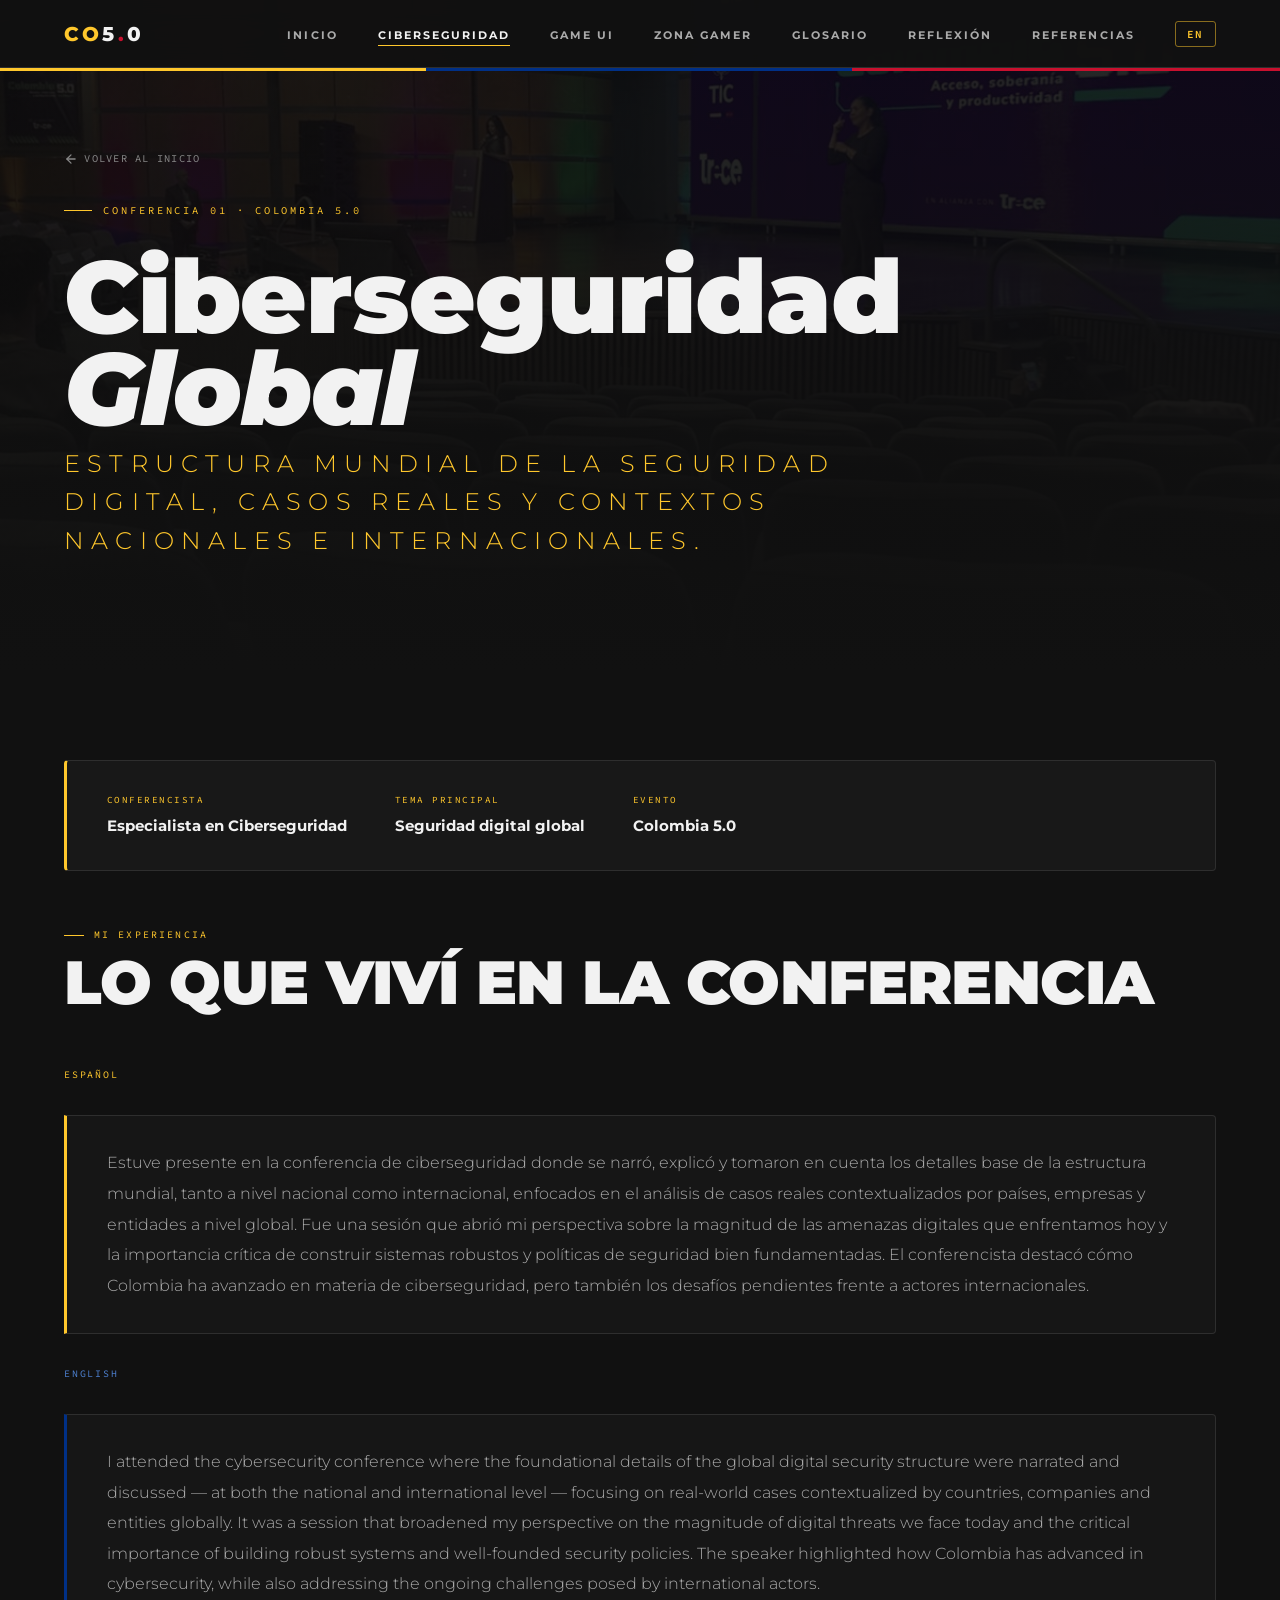
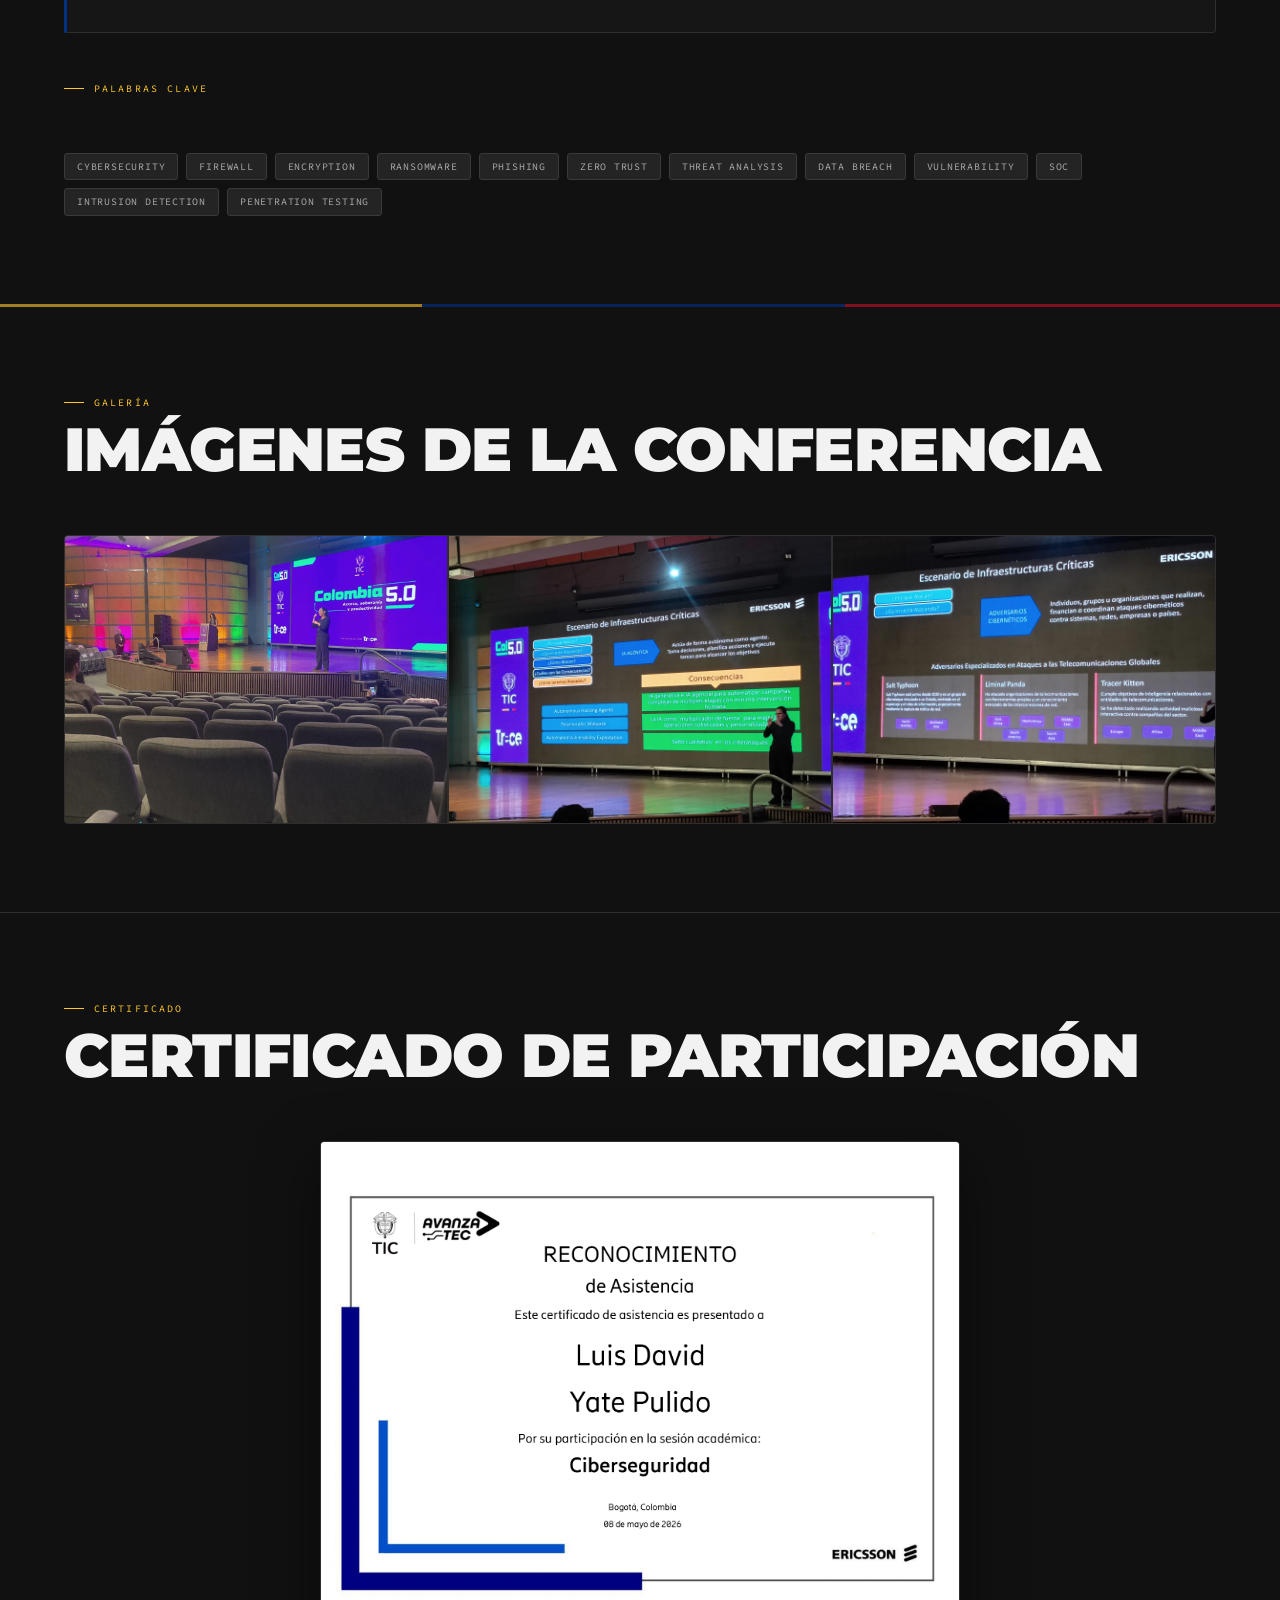
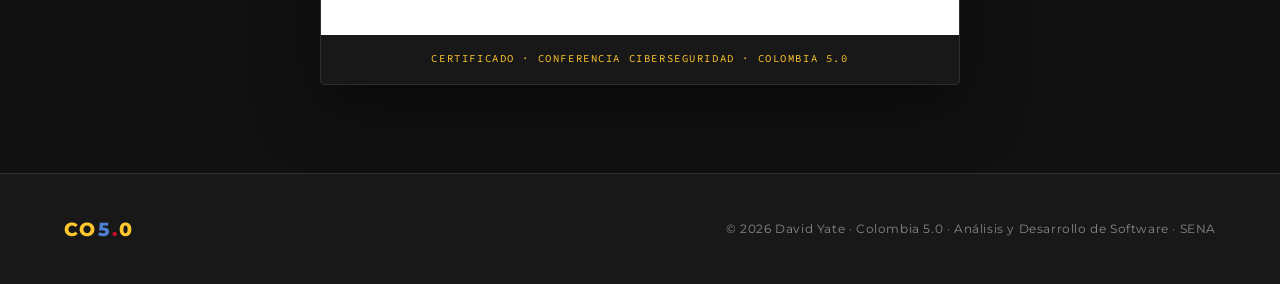
==== commit 328f69aa: "SITIO WEB - COLOMBIA 5.0 - VERSION FINAL" ====
--- a/ciberseguridad.html
+++ b/ciberseguridad.html
@@ -1,4 +1,4 @@
-<!DOCTYPE html>
+ <!DOCTYPE html>
 <html lang="es">
 <head>
   <meta charset="UTF-8" />
@@ -16,7 +16,8 @@
       <li><a href="game-ui.html"        data-i18n="nav-gameui">Game UI</a></li>
       <li><a href="zona-gamer.html"     data-i18n="nav-gamer">Zona Gamer</a></li>
       <li><a href="glossary.html"       data-i18n="nav-glossary">Glosario</a></li>
-      <li><a href="ethics.html"         data-i18n="nav-ethics">Reflexión</a></li>
+      <li><a href="ethics.html" data-i18n="nav-ethics">Reflexión</a></li>
+      <li><a href="referencias.html" data-i18n="nav-refs">Referencias</a></li>
       <li><button id="lang-btn">EN</button></li>
     </ul>
     <button class="hamburger" aria-label="Menú"><span></span><span></span><span></span></button>
@@ -124,7 +125,7 @@
 
   <footer>
     <span class="footer-logo"><span class="y">CO</span><span class="b">5</span><span class="r">.</span><span class="y">0</span></span>
-    <p data-i18n="footer-copy">© 2025 David Yate · Colombia 5.0 · Análisis y Desarrollo de Software · UNIMINUTO</p>
+    <p data-i18n="footer-copy">© 2026 David Yate · Colombia 5.0 · Análisis y Desarrollo de Software · SENA</p>
   </footer>
 
   <div class="lightbox" id="lightbox">
--- a/css/style.css
+++ b/css/style.css
@@ -878,3 +878,108 @@
   footer { flex-direction: column; align-items: center; text-align: center; }
   .ethics-grid { grid-template-columns: 1fr; }
 }
+
+/* ════════════════════════════════
+   REFERENCIAS APA
+   ════════════════════════════════ */
+.ref-card {
+  background: var(--bg-2);
+  border: 1px solid var(--border);
+  border-left: 3px solid var(--border-2);
+  padding: 1.4rem 1.8rem;
+  border-radius: 0 4px 4px 0;
+  transition: border-left-color .2s, background .2s;
+}
+.ref-card:hover {
+  border-left-color: var(--co-yellow);
+  background: var(--bg-3);
+}
+.ref-card--highlight {
+  border-left-color: var(--co-yellow);
+  background: rgba(255,199,44,.04);
+}
+.ref-card--highlight:hover {
+  background: rgba(255,199,44,.07);
+}
+
+.ref-text {
+  font-size: .92rem;
+  color: var(--muted-2);
+  line-height: 1.85;
+  font-weight: 300;
+}
+.ref-text em { font-style: italic; color: var(--white); }
+.ref-text strong { font-weight: 700; color: var(--white); }
+
+.ref-link {
+  color: var(--co-yellow);
+  font-family: var(--font-mono);
+  font-size: .78rem;
+  letter-spacing: .03em;
+  text-decoration: none;
+  word-break: break-all;
+  transition: opacity .2s;
+}
+.ref-link:hover { opacity: .75; text-decoration: underline; }
+
+/* Claude AI block */
+.ref-ai-header {
+  display: flex; align-items: center; gap: 1rem;
+  margin-bottom: 1rem;
+}
+.ref-ai-badge {
+  font-family: var(--font-mono); font-size: .58rem;
+  letter-spacing: .16em; text-transform: uppercase;
+  background: var(--co-yellow); color: var(--bg);
+  padding: .25rem .7rem; border-radius: 3px; font-weight: 700;
+  flex-shrink: 0;
+}
+.ref-ai-name {
+  font-family: var(--font-head); font-size: 1.05rem;
+  font-weight: 800; letter-spacing: .04em; color: var(--white);
+}
+
+.ref-usage {
+  background: rgba(255,255,255,.03);
+  border: 1px solid var(--border);
+  border-radius: 4px;
+  padding: 1.2rem 1.5rem;
+  margin: 1.2rem 0 1rem;
+}
+.ref-usage-label {
+  font-family: var(--font-mono); font-size: .6rem;
+  letter-spacing: .16em; text-transform: uppercase;
+  color: var(--co-yellow); margin-bottom: .75rem;
+}
+.ref-usage-list {
+  list-style: none; padding: 0;
+  display: flex; flex-direction: column; gap: .5rem;
+}
+.ref-usage-list li {
+  font-size: .88rem; color: var(--muted-2);
+  line-height: 1.6; padding-left: 1.2rem; position: relative;
+}
+.ref-usage-list li::before {
+  content: '›'; position: absolute; left: 0;
+  color: var(--co-yellow); font-weight: 700;
+}
+
+.ref-note {
+  font-family: var(--font-mono); font-size: .68rem;
+  color: var(--muted); letter-spacing: .04em;
+  font-style: italic; line-height: 1.7;
+  border-top: 1px solid var(--border); padding-top: .9rem; margin-top: .5rem;
+}
+
+/* ════════════════════════════════
+   GLOSSARY — columna de categoría
+   ════════════════════════════════ */
+.glossary-table .cat-badge {
+  display: inline-block;
+  font-family: var(--font-mono); font-size: .56rem;
+  letter-spacing: .1em; text-transform: uppercase;
+  padding: .18rem .55rem; border-radius: 3px; font-weight: 700;
+}
+.cat-cyber  { background: rgba(200,16,46,.18);  color: #e05575; border: 1px solid rgba(200,16,46,.35); }
+.cat-ui     { background: rgba(0,48,135,.2);    color: #5b8dd9; border: 1px solid rgba(0,48,135,.4); }
+.cat-tech   { background: rgba(255,199,44,.12); color: var(--co-yellow); border: 1px solid rgba(255,199,44,.3); }
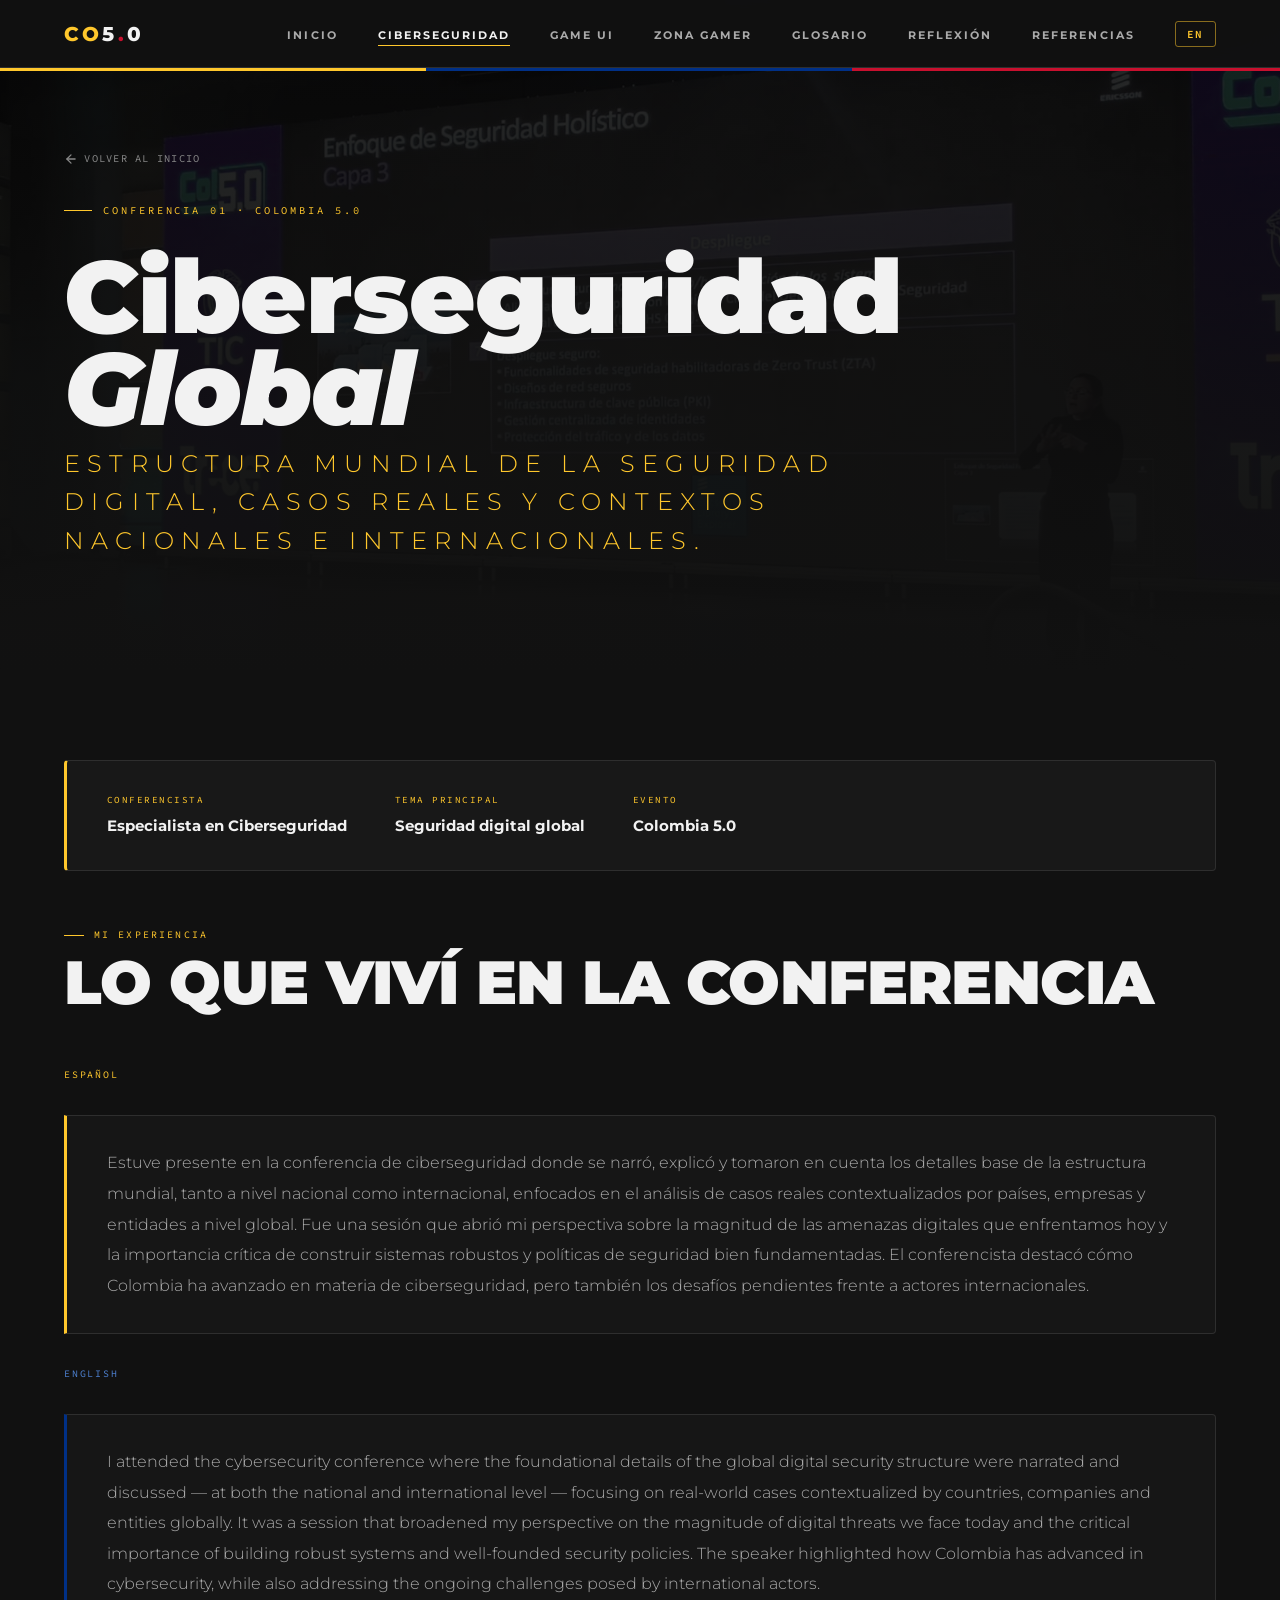
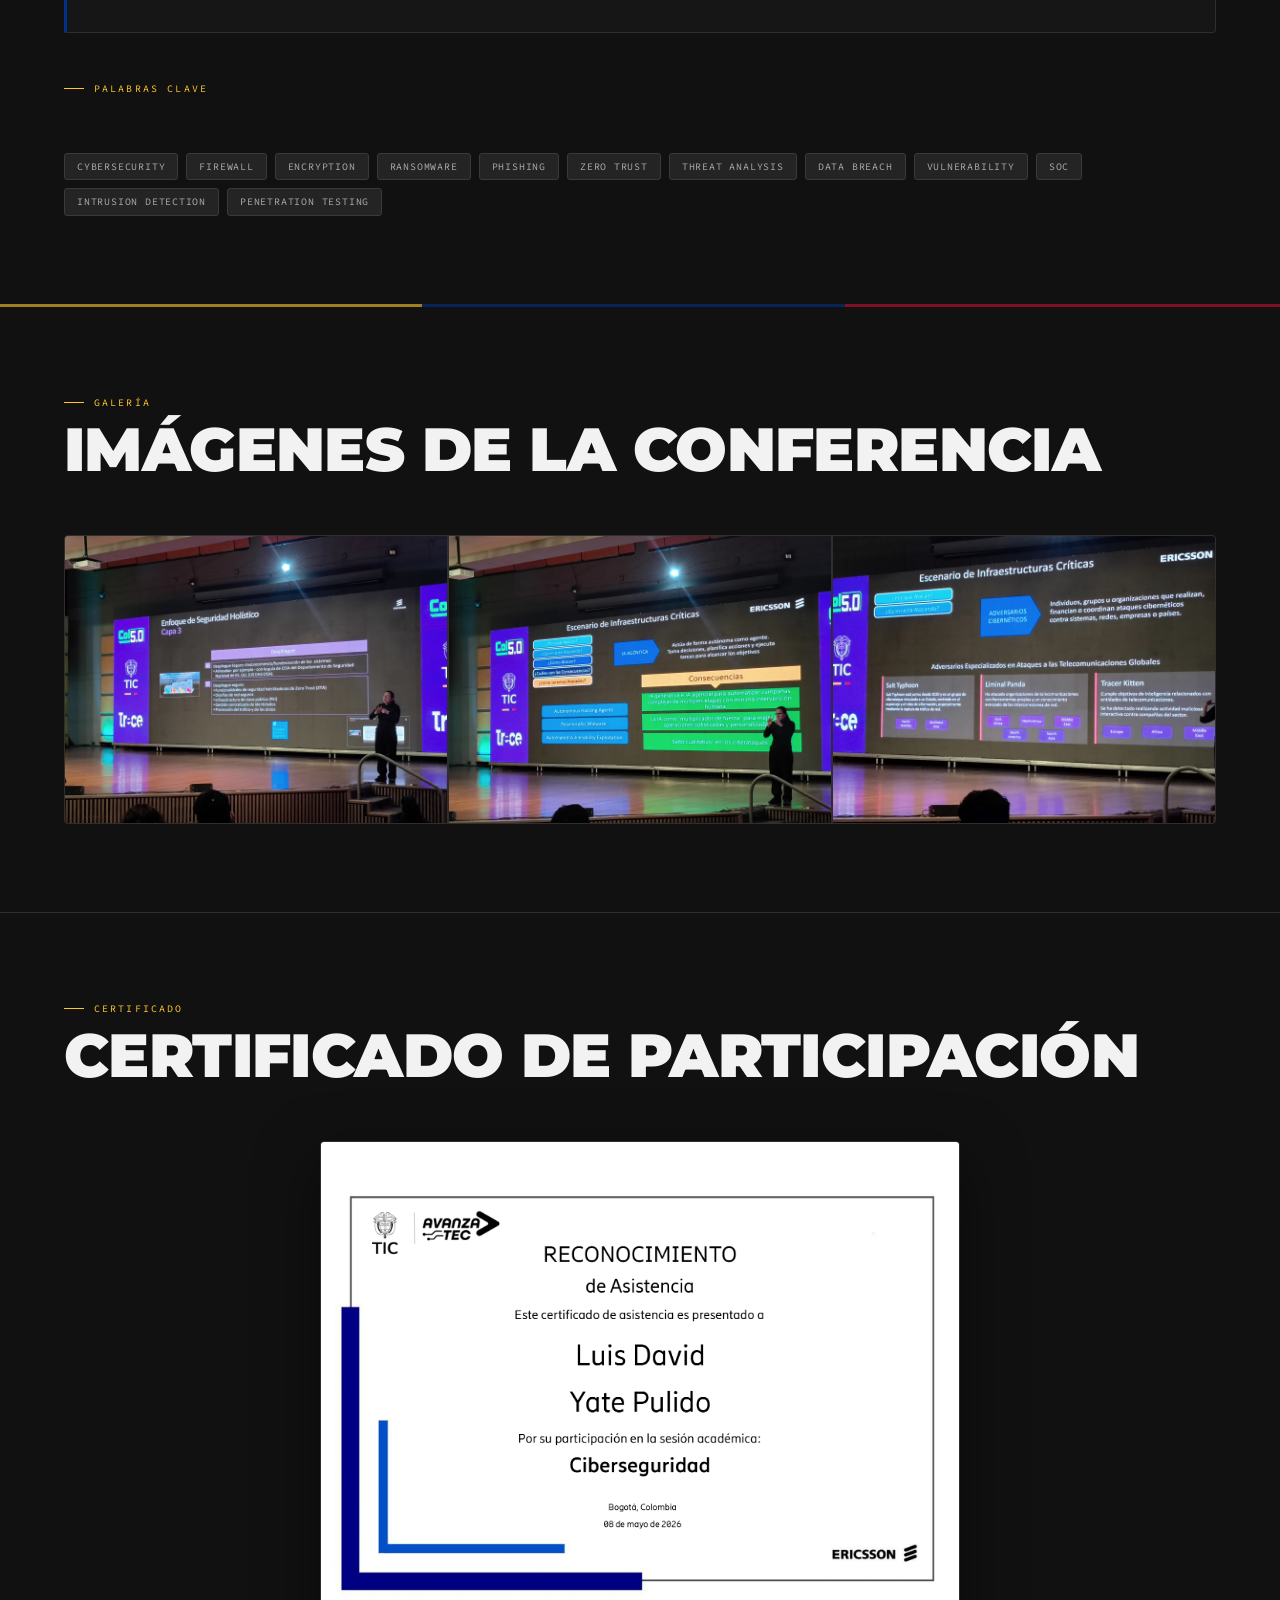
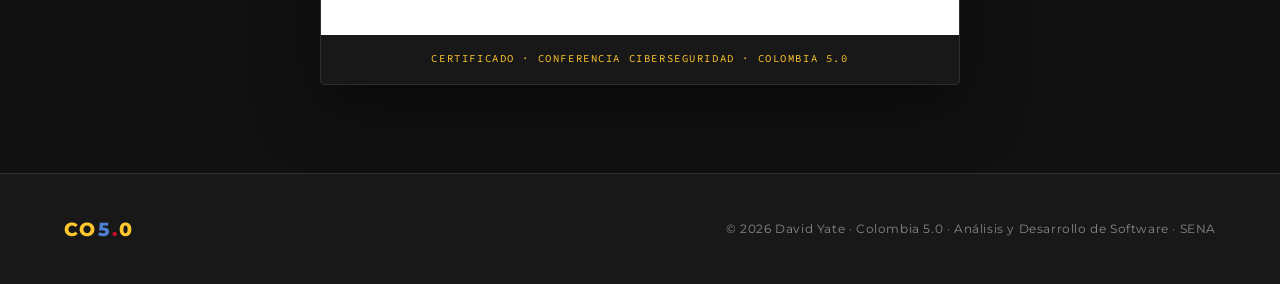
==== commit fd6b946a: "SITIO WEB COLOMBIA 5.0 - FINAL SEGUN PARAMETROS" ====
--- a/ciberseguridad.html
+++ b/ciberseguridad.html
@@ -1,139 +1,139 @@
- <!DOCTYPE html>
-<html lang="es">
-<head>
-  <meta charset="UTF-8" />
-  <meta name="viewport" content="width=device-width, initial-scale=1.0" />
-  <title>Ciberseguridad — Colombia 5.0</title>
-  <link rel="stylesheet" href="css/style.css" />
-</head>
-<body>
-
-  <nav>
-    <a href="index.html" class="nav-logo">CO<span>5</span><span class="dot">.</span><span>0</span></a>
-    <ul class="nav-links">
-      <li><a href="index.html"          data-i18n="nav-home">Inicio</a></li>
-      <li><a href="ciberseguridad.html" class="active" data-i18n="nav-ciber">Ciberseguridad</a></li>
-      <li><a href="game-ui.html"        data-i18n="nav-gameui">Game UI</a></li>
-      <li><a href="zona-gamer.html"     data-i18n="nav-gamer">Zona Gamer</a></li>
-      <li><a href="glossary.html"       data-i18n="nav-glossary">Glosario</a></li>
-      <li><a href="ethics.html" data-i18n="nav-ethics">Reflexión</a></li>
-      <li><a href="referencias.html" data-i18n="nav-refs">Referencias</a></li>
-      <li><button id="lang-btn">EN</button></li>
-    </ul>
-    <button class="hamburger" aria-label="Menú"><span></span><span></span><span></span></button>
-  </nav>
-
-  <!-- HERO INTERIOR -->
-  <header class="page-hero-inner">
-    <div class="hero-tricolor"></div>
-    <div class="hero-bg-img" style="background-image:url('img/ciber-1.jpeg'); background-position:center;"></div>
-    <div class="hero-content">
-      <a href="index.html" class="back-link">
-        <svg viewBox="0 0 24 24" fill="none" stroke="currentColor" stroke-width="2.2" stroke-linecap="round" stroke-linejoin="round"><line x1="19" y1="12" x2="5" y2="12"/><polyline points="12 19 5 12 12 5"/></svg>
-        <span data-i18n="back">Volver al inicio</span>
-      </a>
-      <p class="hero-eyebrow" data-i18n="eyebrow">Conferencia 01 · Colombia 5.0</p>
-      <h1 class="hero-name" data-i18n="hero-title">Ciber<br>seguridad</h1>
-      <p class="hero-role" data-i18n="hero-sub">Seguridad Digital Global</p>
-    </div>
-  </header>
-
-  <!-- CONTENT -->
-  <section class="content-section">
-
-    <div class="conf-meta">
-      <div class="conf-meta-item">
-        <span class="label" data-i18n="meta-sp-lbl">Conferencista</span>
-        <span class="value" data-i18n="meta-sp-val">Especialista en Ciberseguridad</span>
-      </div>
-      <div class="conf-meta-item">
-        <span class="label" data-i18n="meta-tp-lbl">Tema principal</span>
-        <span class="value" data-i18n="meta-tp-val">Seguridad digital global</span>
-      </div>
-      <div class="conf-meta-item">
-        <span class="label" data-i18n="meta-ev-lbl">Evento</span>
-        <span class="value">Colombia 5.0</span>
-      </div>
-    </div>
-
-    <div class="section-header">
-      <p class="section-label" data-i18n="body-label">Mi experiencia</p>
-      <h2 class="section-title" data-i18n="body-title">Lo que viví en la <em>conferencia</em></h2>
-    </div>
-
-    <p class="lang-tag lang-tag--es" data-i18n="body-es-label">Español</p>
-    <div class="highlight">
-      <p data-i18n="body-text-es">
-        Estuve presente en la conferencia de ciberseguridad donde se narró, explicó y tomaron en cuenta los detalles base de la estructura mundial, tanto a nivel nacional como internacional, enfocados en el análisis de casos reales contextualizados por países, empresas y entidades a nivel global. Fue una sesión que abrió mi perspectiva sobre la magnitud de las amenazas digitales que enfrentamos hoy y la importancia crítica de construir sistemas robustos y políticas de seguridad bien fundamentadas.
-      </p>
-    </div>
-
-    <p class="lang-tag lang-tag--en" style="margin-top:1.5rem;" data-i18n="body-en-label">English</p>
-    <div class="highlight blue">
-      <p data-i18n="body-text-en">
-        I attended the cybersecurity conference where the foundational details of the global digital security structure were narrated and discussed — at both the national and international level — focusing on real-world cases contextualized by countries, companies and entities globally. It was a session that broadened my perspective on the magnitude of digital threats we face today and the critical importance of building robust systems and well-founded security policies.
-      </p>
-    </div>
-
-    <div class="section-header" style="margin-top:3rem;">
-      <p class="section-label" data-i18n="keywords-label">Palabras clave</p>
-    </div>
-    <div class="tags">
-      <span class="tag">Cybersecurity</span>
-      <span class="tag">Firewall</span>
-      <span class="tag">Encryption</span>
-      <span class="tag">Ransomware</span>
-      <span class="tag">Phishing</span>
-      <span class="tag">Zero Trust</span>
-      <span class="tag">Threat Analysis</span>
-      <span class="tag">Data Breach</span>
-      <span class="tag">Vulnerability</span>
-      <span class="tag">SOC</span>
-      <span class="tag">Intrusion Detection</span>
-      <span class="tag">Penetration Testing</span>
-    </div>
-  </section>
-
-  <div class="divider-tri"></div>
-
-  <!-- GALERÍA -->
-  <section class="content-section">
-    <div class="section-header">
-      <p class="section-label" data-i18n="gallery-label">Galería</p>
-      <h2 class="section-title" data-i18n="gallery-title">Imágenes de la <em>conferencia</em></h2>
-    </div>
-    <div class="gallery">
-      <img src="img/ciber-1.jpeg" alt="Conferencia Ciberseguridad — Colombia 5.0" loading="lazy" />
-      <img src="img/ciber-2.jpeg" alt="Conferencia Ciberseguridad — Colombia 5.0" loading="lazy" />
-      <img src="img/ciber-3.jpeg" alt="Conferencia Ciberseguridad — Colombia 5.0" loading="lazy" />
-    </div>
-  </section>
-
-  <div class="divider"></div>
-
-  <!-- CERTIFICADO -->
-  <section class="content-section">
-    <div class="section-header">
-      <p class="section-label" data-i18n="cert-label">Certificado</p>
-      <h2 class="section-title" data-i18n="cert-title">Certificado de <em>participación</em></h2>
-    </div>
-    <div class="cert-wrap">
-      <img src="img/ciber-certificado.jpg" alt="Certificado Ciberseguridad Colombia 5.0" loading="lazy" />
-      <div class="cert-caption" data-i18n="cert-caption">Certificado · Conferencia Ciberseguridad · Colombia 5.0</div>
-    </div>
-  </section>
-
-  <footer>
-    <span class="footer-logo"><span class="y">CO</span><span class="b">5</span><span class="r">.</span><span class="y">0</span></span>
-    <p data-i18n="footer-copy">© 2026 David Yate · Colombia 5.0 · Análisis y Desarrollo de Software · SENA</p>
-  </footer>
-
-  <div class="lightbox" id="lightbox">
-    <button class="lightbox-close" id="lightbox-close">&#x2715;</button>
-    <img id="lightbox-img" src="" alt="Imagen ampliada" />
-  </div>
-
-  <script src="js/lang.js"></script>
-  <script>initLang('ciber');</script>
-</body>
-</html>
+ <!DOCTYPE html>
+<html lang="es">
+<head>
+  <meta charset="UTF-8" />
+  <meta name="viewport" content="width=device-width, initial-scale=1.0" />
+  <title>Ciberseguridad — Colombia 5.0</title>
+  <link rel="stylesheet" href="css/style.css" />
+</head>
+<body>
+
+  <nav>
+    <a href="index.html" class="nav-logo">CO<span>5</span><span class="dot">.</span><span>0</span></a>
+    <ul class="nav-links">
+      <li><a href="index.html"          data-i18n="nav-home">Inicio</a></li>
+      <li><a href="ciberseguridad.html" class="active" data-i18n="nav-ciber">Ciberseguridad</a></li>
+      <li><a href="game-ui.html"        data-i18n="nav-gameui">Game UI</a></li>
+      <li><a href="zona-gamer.html"     data-i18n="nav-gamer">Zona Gamer</a></li>
+      <li><a href="glossary.html"       data-i18n="nav-glossary">Glosario</a></li>
+      <li><a href="ethics.html" data-i18n="nav-ethics">Reflexión</a></li>
+      <li><a href="referencias.html" data-i18n="nav-refs">Referencias</a></li>
+      <li><button id="lang-btn">EN</button></li>
+    </ul>
+    <button class="hamburger" aria-label="Menú"><span></span><span></span><span></span></button>
+  </nav>
+
+  <!-- HERO INTERIOR -->
+  <header class="page-hero-inner">
+    <div class="hero-tricolor"></div>
+    <div class="hero-bg-img" style="background-image:url('img/ciber-1.jpeg'); background-position:center;"></div>
+    <div class="hero-content">
+      <a href="index.html" class="back-link">
+        <svg viewBox="0 0 24 24" fill="none" stroke="currentColor" stroke-width="2.2" stroke-linecap="round" stroke-linejoin="round"><line x1="19" y1="12" x2="5" y2="12"/><polyline points="12 19 5 12 12 5"/></svg>
+        <span data-i18n="back">Volver al inicio</span>
+      </a>
+      <p class="hero-eyebrow" data-i18n="eyebrow">Conferencia 01 · Colombia 5.0</p>
+      <h1 class="hero-name" data-i18n="hero-title">Ciber<br>seguridad</h1>
+      <p class="hero-role" data-i18n="hero-sub">Seguridad Digital Global</p>
+    </div>
+  </header>
+
+  <!-- CONTENT -->
+  <section class="content-section">
+
+    <div class="conf-meta">
+      <div class="conf-meta-item">
+        <span class="label" data-i18n="meta-sp-lbl">Conferencista</span>
+        <span class="value" data-i18n="meta-sp-val">Especialista en Ciberseguridad</span>
+      </div>
+      <div class="conf-meta-item">
+        <span class="label" data-i18n="meta-tp-lbl">Tema principal</span>
+        <span class="value" data-i18n="meta-tp-val">Seguridad digital global</span>
+      </div>
+      <div class="conf-meta-item">
+        <span class="label" data-i18n="meta-ev-lbl">Evento</span>
+        <span class="value">Colombia 5.0</span>
+      </div>
+    </div>
+
+    <div class="section-header">
+      <p class="section-label" data-i18n="body-label">Mi experiencia</p>
+      <h2 class="section-title" data-i18n="body-title">Lo que viví en la <em>conferencia</em></h2>
+    </div>
+
+    <p class="lang-tag lang-tag--es" data-i18n="body-es-label">Español</p>
+    <div class="highlight">
+      <p data-i18n="body-text-es">
+        Estuve presente en la conferencia de ciberseguridad donde se narró, explicó y tomaron en cuenta los detalles base de la estructura mundial, tanto a nivel nacional como internacional, enfocados en el análisis de casos reales contextualizados por países, empresas y entidades a nivel global. Fue una sesión que abrió mi perspectiva sobre la magnitud de las amenazas digitales que enfrentamos hoy y la importancia crítica de construir sistemas robustos y políticas de seguridad bien fundamentadas.
+      </p>
+    </div>
+
+    <p class="lang-tag lang-tag--en" style="margin-top:1.5rem;" data-i18n="body-en-label">English</p>
+    <div class="highlight blue">
+      <p data-i18n="body-text-en">
+        I attended the cybersecurity conference where the foundational details of the global digital security structure were narrated and discussed — at both the national and international level — focusing on real-world cases contextualized by countries, companies and entities globally. It was a session that broadened my perspective on the magnitude of digital threats we face today and the critical importance of building robust systems and well-founded security policies.
+      </p>
+    </div>
+
+    <div class="section-header" style="margin-top:3rem;">
+      <p class="section-label" data-i18n="keywords-label">Palabras clave</p>
+    </div>
+    <div class="tags">
+      <span class="tag">Cybersecurity</span>
+      <span class="tag">Firewall</span>
+      <span class="tag">Encryption</span>
+      <span class="tag">Ransomware</span>
+      <span class="tag">Phishing</span>
+      <span class="tag">Zero Trust</span>
+      <span class="tag">Threat Analysis</span>
+      <span class="tag">Data Breach</span>
+      <span class="tag">Vulnerability</span>
+      <span class="tag">SOC</span>
+      <span class="tag">Intrusion Detection</span>
+      <span class="tag">Penetration Testing</span>
+    </div>
+  </section>
+
+  <div class="divider-tri"></div>
+
+  <!-- GALERÍA -->
+  <section class="content-section">
+    <div class="section-header">
+      <p class="section-label" data-i18n="gallery-label">Galería</p>
+      <h2 class="section-title" data-i18n="gallery-title">Imágenes de la <em>conferencia</em></h2>
+    </div>
+    <div class="gallery">
+      <img src="img/ciber-1.jpeg" alt="Conferencia Ciberseguridad — Colombia 5.0" loading="lazy" />
+      <img src="img/ciber-2.jpeg" alt="Conferencia Ciberseguridad — Colombia 5.0" loading="lazy" />
+      <img src="img/ciber-3.jpeg" alt="Conferencia Ciberseguridad — Colombia 5.0" loading="lazy" />
+    </div>
+  </section>
+
+  <div class="divider"></div>
+
+  <!-- CERTIFICADO -->
+  <section class="content-section">
+    <div class="section-header">
+      <p class="section-label" data-i18n="cert-label">Certificado</p>
+      <h2 class="section-title" data-i18n="cert-title">Certificado de <em>participación</em></h2>
+    </div>
+    <div class="cert-wrap">
+      <img src="img/ciber-certificado.jpg" alt="Certificado Ciberseguridad Colombia 5.0" loading="lazy" />
+      <div class="cert-caption" data-i18n="cert-caption">Certificado · Conferencia Ciberseguridad · Colombia 5.0</div>
+    </div>
+  </section>
+
+  <footer>
+    <span class="footer-logo"><span class="y">CO</span><span class="b">5</span><span class="r">.</span><span class="y">0</span></span>
+    <p data-i18n="footer-copy">© 2026 David Yate · Colombia 5.0 · Análisis y Desarrollo de Software · SENA</p>
+  </footer>
+
+  <div class="lightbox" id="lightbox">
+    <button class="lightbox-close" id="lightbox-close">&#x2715;</button>
+    <img id="lightbox-img" src="" alt="Imagen ampliada" />
+  </div>
+
+  <script src="js/lang.js"></script>
+  <script>initLang('ciber');</script>
+</body>
+</html>
--- a/css/style.css
+++ b/css/style.css
@@ -1,985 +1,985 @@
-/* ============================================================
-   COLOMBIA 5.0 — v4 "Henry McDonald" Template Style
-   Paleta: Amarillo #FFC72C · Azul #003087 · Rojo #C8102E
-   Tema: Portfolio editorial oscuro — inspirado en la plantilla HM
-   ============================================================ */
-
-@import url('https://fonts.googleapis.com/css2?family=Montserrat:wght@300;400;500;600;700;800;900&family=Playfair+Display:ital,wght@0,700;0,800;1,700&family=Source+Code+Pro:wght@400;600&display=swap');
-
-:root {
-  /* Colores Colombia */
-  --co-yellow:  #FFC72C;
-  --co-blue:    #003087;
-  --co-red:     #C8102E;
-  --accent:     #FFC72C;
-
-  /* Paleta oscura tipo HM */
-  --bg:         #111111;
-  --bg-2:       #181818;
-  --bg-3:       #1e1e1e;
-  --surface:    #242424;
-  --border:     #2e2e2e;
-  --border-2:   #3a3a3a;
-
-  --white:      #f2f2f2;
-  --muted:      #888888;
-  --muted-2:    #aaaaaa;
-
-  --font-head:  'Montserrat', sans-serif;
-  --font-serif: 'Playfair Display', serif;
-  --font-mono:  'Source Code Pro', monospace;
-
-  --nav-h:      68px;
-  --radius:     4px;
-  --max-w:      1200px;
-}
-
-*, *::before, *::after { box-sizing: border-box; margin: 0; padding: 0; }
-html { scroll-behavior: smooth; font-size: 16px; }
-
-body {
-  background: var(--bg);
-  color: var(--white);
-  font-family: var(--font-head);
-  font-weight: 400;
-  line-height: 1.6;
-  overflow-x: hidden;
-}
-
-img { display: block; max-width: 100%; }
-a { color: inherit; text-decoration: none; }
-
-/* ════════════════════════════════
-   NAV — estilo HM: minimal, dark, links espaciados
-   ════════════════════════════════ */
-nav {
-  position: fixed; top: 0; left: 0; right: 0;
-  z-index: 9999;
-  height: var(--nav-h);
-  display: flex; align-items: center; justify-content: space-between;
-  padding: 0 4rem;
-  background: rgba(17,17,17,.96);
-  backdrop-filter: blur(20px);
-  border-bottom: 1px solid var(--border);
-}
-
-.nav-logo {
-  font-family: var(--font-head);
-  font-size: 1.25rem;
-  font-weight: 800;
-  letter-spacing: .18em;
-  text-transform: uppercase;
-  color: var(--co-yellow);
-  text-decoration: none;
-}
-.nav-logo .dot { color: var(--co-red); }
-.nav-logo span { color: var(--white); }
-
-.nav-links {
-  display: flex; align-items: center; gap: 2.5rem;
-  list-style: none;
-}
-.nav-links a {
-  color: var(--muted-2);
-  font-size: .7rem;
-  font-weight: 700;
-  letter-spacing: .18em;
-  text-transform: uppercase;
-  transition: color .2s;
-  position: relative;
-}
-.nav-links a::after {
-  content: '';
-  position: absolute; bottom: -4px; left: 0; right: 0;
-  height: 1px; background: var(--co-yellow);
-  transform: scaleX(0); transform-origin: left;
-  transition: transform .25s;
-}
-.nav-links a:hover,
-.nav-links a.active { color: var(--white); }
-.nav-links a:hover::after,
-.nav-links a.active::after { transform: scaleX(1); }
-
-#lang-btn {
-  background: none;
-  border: 1px solid rgba(255,199,44,.5);
-  color: var(--co-yellow);
-  font-family: var(--font-mono);
-  font-size: .68rem; font-weight: 600;
-  letter-spacing: .14em;
-  padding: .3rem .7rem; border-radius: 3px;
-  cursor: pointer;
-  transition: background .2s, color .2s;
-}
-#lang-btn:hover { background: var(--co-yellow); color: var(--bg); }
-
-.hamburger {
-  display: none; flex-direction: column; gap: 5px;
-  background: none; border: none; cursor: pointer; padding: 4px;
-}
-.hamburger span {
-  display: block; width: 22px; height: 1.5px;
-  background: var(--white); border-radius: 2px;
-  transition: transform .3s, opacity .3s;
-}
-
-/* ════════════════════════════════
-   HERO — estilo HM: imagen full height, texto sobre imagen
-   2 columnas: texto grande izquierda / imagen decorativa derecha
-   ════════════════════════════════ */
-.page-hero {
-  position: relative;
-  min-height: 100vh;
-  display: grid;
-  grid-template-columns: 1fr 1fr;
-  overflow: hidden;
-  padding-top: var(--nav-h);
-}
-
-/* BG image cubre todo */
-.hero-bg-img {
-  position: absolute; inset: 0;
-  background-size: cover;
-  background-position: center;
-  z-index: 0;
-  filter: brightness(.22) saturate(.6);
-}
-
-/* Overlay con gradiente lateral izquierda más oscura, derecha visible */
-.page-hero::before {
-  content: '';
-  position: absolute; inset: 0; z-index: 1;
-  background: linear-gradient(105deg,
-    rgba(17,17,17,1)    0%,
-    rgba(17,17,17,.92)  35%,
-    rgba(17,17,17,.65)  60%,
-    rgba(17,17,17,.2)   100%);
-}
-
-/* Tricolor stripe top */
-.hero-tricolor {
-  position: absolute; top: var(--nav-h); left: 0; right: 0;
-  height: 3px; z-index: 10;
-  background: linear-gradient(90deg,
-    var(--co-yellow) 0% 33.3%,
-    var(--co-blue)   33.3% 66.6%,
-    var(--co-red)    66.6% 100%);
-}
-
-/* Columna izquierda: texto hero */
-.hero-left {
-  position: relative; z-index: 3;
-  display: flex; flex-direction: column; justify-content: center;
-  padding: 5rem 4rem 5rem 4rem;
-  min-height: calc(100vh - var(--nav-h));
-}
-
-.hero-eyebrow {
-  font-family: var(--font-mono);
-  font-size: .65rem; letter-spacing: .28em;
-  color: var(--co-yellow); text-transform: uppercase;
-  margin-bottom: 2rem;
-  display: flex; align-items: center; gap: .7rem;
-}
-.hero-eyebrow::before {
-  content: ''; display: inline-block;
-  width: 28px; height: 1px; background: var(--co-yellow); flex-shrink: 0;
-}
-
-/* Nombre grande estilo HM */
-.hero-name {
-  font-family: var(--font-head);
-  font-size: clamp(3.5rem, 7vw, 7rem);
-  font-weight: 900;
-  line-height: .9;
-  letter-spacing: -.01em;
-  color: var(--white);
-  margin-bottom: .6rem;
-}
-
-.hero-role {
-  font-family: var(--font-head);
-  font-size: clamp(1rem, 2vw, 1.5rem);
-  font-weight: 300;
-  letter-spacing: .3em;
-  text-transform: uppercase;
-  color: var(--co-yellow);
-  margin-bottom: 2.5rem;
-}
-
-.hero-desc {
-  max-width: 460px;
-  color: var(--muted-2);
-  font-size: .95rem;
-  font-weight: 300;
-  line-height: 1.85;
-  margin-bottom: 3rem;
-}
-
-/* Social icons row — estilo HM */
-.hero-social {
-  display: flex; gap: 1rem;
-}
-.hero-social a {
-  width: 40px; height: 40px;
-  border: 1px solid var(--border-2);
-  border-radius: 50%;
-  display: flex; align-items: center; justify-content: center;
-  color: var(--muted);
-  transition: border-color .2s, color .2s, background .2s;
-}
-.hero-social a:hover {
-  border-color: var(--co-yellow);
-  color: var(--co-yellow);
-  background: rgba(255,199,44,.08);
-}
-.hero-social svg { width: 16px; height: 16px; }
-
-/* Columna derecha: imagen recortada estilo HM */
-.hero-right {
-  position: relative; z-index: 3;
-  display: flex; flex-direction: column;
-}
-
-/* Imagen superior: foto de evento recortada */
-.hero-img-top {
-  flex: 1;
-  overflow: hidden;
-  position: relative;
-}
-.hero-img-top img {
-  width: 100%; height: 100%;
-  object-fit: cover; object-position: center top;
-  filter: grayscale(30%) contrast(1.05);
-  transition: filter .5s;
-}
-.hero-img-top:hover img { filter: grayscale(0%) contrast(1.1); }
-
-/* Info panel inferior derecha */
-.hero-info-panel {
-  background: var(--bg-2);
-  border-top: 1px solid var(--border);
-  padding: 2.2rem 2.5rem;
-}
-.hero-info-panel .info-label {
-  font-family: var(--font-mono);
-  font-size: .6rem; letter-spacing: .18em;
-  color: var(--co-yellow); text-transform: uppercase;
-  display: block; margin-bottom: .3rem;
-}
-.hero-info-panel .info-val {
-  font-size: .95rem; font-weight: 700; color: var(--white);
-}
-
-/* ════════════════════════════════
-   SECCIÓN ABOUT — estilo HM dos columnas
-   Izquierda: headline serif grande / Derecha: foto + datos
-   ════════════════════════════════ */
-.about-section {
-  display: grid;
-  grid-template-columns: 1fr 1fr;
-  min-height: 70vh;
-}
-
-.about-left {
-  background: var(--bg-2);
-  padding: 6rem 4rem;
-  display: flex; flex-direction: column; justify-content: center;
-  border-right: 1px solid var(--border);
-}
-
-.about-tagline {
-  font-family: var(--font-serif);
-  font-size: clamp(2rem, 4vw, 3.5rem);
-  font-weight: 700;
-  line-height: 1.2;
-  color: var(--white);
-  margin-bottom: 2rem;
-}
-.about-tagline em {
-  font-style: italic;
-  color: var(--co-yellow);
-}
-
-.about-body {
-  color: var(--muted); font-size: .9rem;
-  line-height: 1.9; font-weight: 300;
-  max-width: 460px; margin-bottom: 2.5rem;
-}
-
-.about-quote {
-  border-left: 2px solid var(--co-yellow);
-  padding: .8rem 1.5rem;
-  font-style: italic;
-  color: var(--muted-2);
-  font-size: .92rem; line-height: 1.8;
-  margin-bottom: 2.5rem;
-}
-
-.btn-primary {
-  display: inline-flex; align-items: center; gap: .55rem;
-  background: var(--co-yellow);
-  color: var(--bg);
-  font-family: var(--font-head);
-  font-size: .7rem; font-weight: 800;
-  letter-spacing: .14em; text-transform: uppercase;
-  padding: .9rem 2rem; border-radius: 3px;
-  transition: background .2s, transform .2s, box-shadow .2s;
-  text-decoration: none;
-}
-.btn-primary:hover {
-  background: #ffd35a;
-  transform: translateY(-2px);
-  box-shadow: 0 8px 24px rgba(255,199,44,.3);
-}
-.btn-ghost {
-  display: inline-flex; align-items: center; gap: .55rem;
-  border: 1px solid rgba(255,199,44,.45);
-  color: var(--co-yellow);
-  font-family: var(--font-head);
-  font-size: .7rem; font-weight: 700;
-  letter-spacing: .14em; text-transform: uppercase;
-  padding: .9rem 2rem; border-radius: 3px;
-  transition: border-color .2s, background .2s, transform .2s;
-  text-decoration: none;
-}
-.btn-ghost:hover {
-  border-color: var(--co-yellow);
-  background: rgba(255,199,44,.07);
-  transform: translateY(-2px);
-}
-
-.about-right {
-  background: var(--bg-3);
-  padding: 6rem 4rem;
-  display: flex; flex-direction: column; align-items: center; justify-content: center;
-  gap: 2.5rem;
-}
-
-/* Foto circular estilo HM */
-.about-photo {
-  width: 180px; height: 180px;
-  border-radius: 50%;
-  overflow: hidden;
-  border: 3px solid var(--border-2);
-  box-shadow: 0 0 0 6px rgba(255,199,44,.1);
-  flex-shrink: 0;
-  background: var(--surface);
-  display: flex; align-items: center; justify-content: center;
-}
-.about-photo span {
-  font-family: var(--font-head); font-size: 3rem;
-  font-weight: 900; color: var(--white); letter-spacing: .05em;
-}
-
-.about-details {
-  width: 100%; max-width: 300px;
-}
-.about-detail-row {
-  display: flex; justify-content: space-between; align-items: baseline;
-  padding: .9rem 0;
-  border-bottom: 1px solid var(--border);
-}
-.about-detail-row:last-child { border-bottom: none; }
-.detail-key {
-  font-family: var(--font-mono); font-size: .62rem;
-  letter-spacing: .14em; color: var(--muted); text-transform: uppercase;
-}
-.detail-val {
-  font-size: .88rem; font-weight: 700; color: var(--white);
-  text-align: right;
-}
-.detail-val.yellow { color: var(--co-yellow); }
-
-/* ════════════════════════════════
-   SECCIONES — 3 columnas tipo HM (Skills / Exp / Portfolio)
-   Íconos circulares amarillos + título + texto
-   ════════════════════════════════ */
-.three-col-section {
-  display: grid;
-  grid-template-columns: repeat(3, 1fr);
-  border-top: 1px solid var(--border);
-}
-
-.three-col-item {
-  padding: 4.5rem 3.5rem;
-  border-right: 1px solid var(--border);
-  text-align: center;
-  transition: background .3s;
-  position: relative;
-}
-.three-col-item:last-child { border-right: none; }
-.three-col-item:hover { background: var(--bg-2); }
-
-.col-icon {
-  width: 64px; height: 64px;
-  border-radius: 50%;
-  background: var(--co-yellow);
-  display: flex; align-items: center; justify-content: center;
-  margin: 0 auto 1.8rem;
-  box-shadow: 0 8px 24px rgba(255,199,44,.3);
-  transition: transform .3s, box-shadow .3s;
-}
-.three-col-item:hover .col-icon {
-  transform: translateY(-4px);
-  box-shadow: 0 14px 32px rgba(255,199,44,.4);
-}
-.col-icon svg { width: 28px; height: 28px; color: var(--bg); }
-
-.col-num {
-  font-family: var(--font-mono);
-  font-size: .6rem; letter-spacing: .2em;
-  color: var(--co-yellow); text-transform: uppercase;
-  margin-bottom: .5rem;
-}
-
-.col-title {
-  font-family: var(--font-head);
-  font-size: 1.4rem; font-weight: 800;
-  letter-spacing: .05em; text-transform: uppercase;
-  margin-bottom: 1rem; color: var(--white);
-}
-
-.col-text {
-  font-size: .88rem; color: var(--muted);
-  line-height: 1.8; font-weight: 300;
-  max-width: 260px; margin: 0 auto 1.5rem;
-}
-
-.col-link {
-  display: inline-flex; align-items: center; gap: .4rem;
-  font-family: var(--font-mono); font-size: .65rem;
-  letter-spacing: .12em; text-transform: uppercase;
-  color: var(--co-yellow); font-weight: 600;
-  transition: gap .2s;
-  text-decoration: none;
-}
-.col-link svg { width: 12px; height: 12px; flex-shrink: 0; }
-.col-link:hover { gap: .65rem; }
-
-/* ════════════════════════════════
-   CARD SECTION (para páginas internas de conferencias)
-   ════════════════════════════════ */
-.cards-section {
-  padding: 6rem 4rem;
-  max-width: calc(var(--max-w) + 8rem);
-  margin: 0 auto;
-}
-
-.section-header {
-  margin-bottom: 3.5rem;
-}
-
-.section-label {
-  font-family: var(--font-mono);
-  font-size: .62rem; letter-spacing: .22em;
-  color: var(--co-yellow); text-transform: uppercase;
-  margin-bottom: .65rem;
-  display: flex; align-items: center; gap: .6rem;
-}
-.section-label::before {
-  content: ''; display: inline-block;
-  width: 20px; height: 1px; background: var(--co-yellow); flex-shrink: 0;
-}
-
-.section-title {
-  font-family: var(--font-head);
-  font-size: clamp(2rem, 5vw, 3.8rem);
-  font-weight: 900;
-  line-height: .95; letter-spacing: -.01em;
-  text-transform: uppercase;
-}
-.section-title em { font-style: normal; color: var(--co-yellow); }
-
-/* Cards grid */
-.card-grid {
-  display: grid;
-  grid-template-columns: repeat(3, 1fr);
-  gap: 1.5px;
-  background: var(--border);
-  border: 1.5px solid var(--border);
-  border-radius: 8px;
-  overflow: hidden;
-}
-
-.card {
-  background: var(--bg-2);
-  overflow: hidden;
-  transition: background .3s;
-  text-decoration: none; color: inherit;
-  display: flex; flex-direction: column;
-  position: relative;
-}
-.card:hover { background: var(--bg-3); }
-
-.card-img-wrap { position: relative; overflow: hidden; }
-.card-img {
-  width: 100%; aspect-ratio: 16/10;
-  object-fit: cover; display: block;
-  filter: grayscale(20%);
-  transition: transform .6s ease, filter .4s;
-}
-.card:hover .card-img {
-  transform: scale(1.06);
-  filter: grayscale(0%);
-}
-.card-img-overlay {
-  position: absolute; inset: 0;
-  background: linear-gradient(to bottom, transparent 40%, rgba(17,17,17,.8) 100%);
-}
-
-/* Icon card */
-.card-icon-wrap {
-  background: var(--surface);
-  aspect-ratio: 16/10;
-  display: flex; align-items: center; justify-content: center;
-  border-bottom: 1.5px solid var(--border);
-}
-.card-icon-svg { width: 52px; height: 52px; color: var(--co-yellow); opacity: .8; transition: opacity .3s, transform .3s; }
-.card:hover .card-icon-svg { opacity: 1; transform: scale(1.1); }
-
-.card-body {
-  padding: 1.8rem 2rem;
-  flex: 1; display: flex; flex-direction: column;
-}
-.card-badge {
-  font-family: var(--font-mono); font-size: .56rem;
-  letter-spacing: .2em; text-transform: uppercase;
-  color: var(--co-yellow); margin-bottom: .6rem; display: block;
-}
-.card-body h3 {
-  font-family: var(--font-head); font-size: 1.35rem;
-  font-weight: 800; letter-spacing: .03em; text-transform: uppercase;
-  margin-bottom: .6rem; line-height: 1.1;
-}
-.card-body p {
-  color: var(--muted); font-size: .88rem;
-  line-height: 1.7; flex: 1; font-weight: 300;
-}
-.card-arrow {
-  display: inline-flex; align-items: center; gap: .35rem;
-  margin-top: 1.4rem;
-  font-family: var(--font-mono); font-size: .62rem;
-  letter-spacing: .1em; text-transform: uppercase;
-  color: var(--co-yellow); font-weight: 600;
-  transition: gap .2s;
-}
-.card-arrow svg { width: 12px; height: 12px; }
-.card:hover .card-arrow { gap: .6rem; }
-
-/* 5-card layout */
-.card-grid:has(.card:nth-child(5):last-child) { grid-template-columns: repeat(6,1fr); }
-.card-grid:has(.card:nth-child(5):last-child) .card:nth-child(1) { grid-column: span 2; }
-.card-grid:has(.card:nth-child(5):last-child) .card:nth-child(2) { grid-column: span 2; }
-.card-grid:has(.card:nth-child(5):last-child) .card:nth-child(3) { grid-column: span 2; }
-.card-grid:has(.card:nth-child(5):last-child) .card:nth-child(4) { grid-column: 2 / span 2; }
-.card-grid:has(.card:nth-child(5):last-child) .card:nth-child(5) { grid-column: span 2; }
-
-/* ════════════════════════════════
-   INNER PAGE HERO (subpáginas)
-   ════════════════════════════════ */
-.page-hero-inner {
-  position: relative;
-  min-height: 70vh;
-  display: flex; flex-direction: column; justify-content: flex-end;
-  padding: calc(var(--nav-h) + 5rem) 4rem 4.5rem;
-  overflow: hidden;
-}
-.page-hero-inner .hero-bg-img {
-  filter: brightness(.2) saturate(.5);
-}
-.page-hero-inner::before {
-  content: '';
-  position: absolute; inset: 0; z-index: 1;
-  background: linear-gradient(to top,
-    rgba(17,17,17,1)  0%,
-    rgba(17,17,17,.75) 40%,
-    rgba(17,17,17,.25) 100%);
-}
-.page-hero-inner .hero-content {
-  position: relative; z-index: 3;
-  max-width: 800px;
-}
-.page-hero-inner .hero-name {
-  font-size: clamp(3rem, 8vw, 7rem);
-}
-
-/* ════════════════════════════════
-   BACK LINK
-   ════════════════════════════════ */
-.back-link {
-  display: inline-flex; align-items: center; gap: .4rem;
-  font-family: var(--font-mono); font-size: .65rem;
-  letter-spacing: .12em; color: var(--muted);
-  text-transform: uppercase; margin-bottom: 2.2rem;
-  transition: color .2s; position: relative; z-index: 4;
-  text-decoration: none;
-}
-.back-link:hover { color: var(--co-yellow); }
-.back-link svg { width: 14px; height: 14px; }
-
-/* ════════════════════════════════
-   CONTENT SECTIONS (inner pages)
-   ════════════════════════════════ */
-.content-section {
-  padding: 5.5rem 4rem;
-  max-width: calc(var(--max-w) + 8rem);
-  margin: 0 auto;
-}
-
-.conf-meta {
-  display: flex; flex-wrap: wrap; gap: 3rem;
-  margin-bottom: 3.5rem;
-  padding: 2rem 2.5rem;
-  background: var(--bg-2);
-  border: 1px solid var(--border);
-  border-radius: 4px;
-  border-left: 3px solid var(--co-yellow);
-}
-.conf-meta-item .label {
-  font-family: var(--font-mono); font-size: .58rem;
-  letter-spacing: .16em; color: var(--co-yellow);
-  text-transform: uppercase; display: block; margin-bottom: .3rem;
-}
-.conf-meta-item .value {
-  font-size: .95rem; font-weight: 700; color: var(--white);
-}
-
-/* Highlight box */
-.highlight {
-  background: rgba(255,255,255,.02);
-  border: 1px solid var(--border);
-  border-left: 3px solid var(--co-yellow);
-  border-radius: 0 4px 4px 0;
-  padding: 2rem 2.5rem; margin: 2rem 0;
-}
-.highlight p {
-  color: var(--muted-2); font-size: .98rem;
-  line-height: 1.95; font-weight: 300;
-}
-.highlight.blue { border-left-color: var(--co-blue); }
-
-/* Tags */
-.tags { display: flex; flex-wrap: wrap; gap: .5rem; margin-top: 1.5rem; }
-.tag {
-  font-family: var(--font-mono); font-size: .62rem;
-  letter-spacing: .08em; color: var(--muted-2);
-  border: 1px solid var(--border-2);
-  background: var(--surface);
-  border-radius: 3px; padding: .3rem .75rem;
-  text-transform: uppercase; transition: border-color .2s, color .2s;
-}
-.tag:hover { border-color: var(--co-yellow); color: var(--co-yellow); }
-
-/* Lang tags */
-.lang-tag {
-  font-family: var(--font-mono); font-size: .62rem;
-  letter-spacing: .18em; text-transform: uppercase;
-  margin-bottom: .5rem; display: block;
-}
-.lang-tag--es { color: var(--co-yellow); }
-.lang-tag--en { color: #4d80d0; }
-
-/* ════════════════════════════════
-   GALLERY
-   ════════════════════════════════ */
-.gallery {
-  display: grid;
-  grid-template-columns: repeat(3, 1fr);
-  gap: 1.5px; margin-top: 2rem;
-  background: var(--border);
-  border: 1.5px solid var(--border);
-  border-radius: 4px; overflow: hidden;
-}
-.gallery img {
-  width: 100%; aspect-ratio: 4/3;
-  object-fit: cover; display: block;
-  filter: grayscale(15%);
-  transition: transform .4s, filter .4s;
-  cursor: zoom-in;
-}
-.gallery img:hover { transform: scale(1.04); filter: grayscale(0%); z-index: 1; }
-
-.gallery.single {
-  grid-template-columns: 1fr;
-  max-width: 700px; margin-left: auto; margin-right: auto;
-}
-.gallery.single img { aspect-ratio: 16/10; }
-
-/* ════════════════════════════════
-   GLOSSARY TABLE
-   ════════════════════════════════ */
-.glossary-table {
-  width: 100%; border-collapse: collapse; margin-top: 2rem; font-size: .9rem;
-}
-.glossary-table thead tr { background: var(--co-blue); }
-.glossary-table thead th {
-  padding: 1rem 1.4rem; text-align: left;
-  font-family: var(--font-mono); font-size: .62rem;
-  letter-spacing: .15em; text-transform: uppercase;
-  color: var(--white); font-weight: 600;
-}
-.glossary-table tbody tr {
-  border-bottom: 1px solid var(--border);
-  transition: background .2s;
-}
-.glossary-table tbody tr:hover { background: rgba(255,199,44,.03); }
-.glossary-table tbody td { padding: .9rem 1.4rem; color: var(--muted-2); vertical-align: top; }
-.glossary-table tbody td:first-child {
-  color: var(--co-yellow); font-weight: 700;
-  font-family: var(--font-mono); font-size: .8rem;
-}
-.glossary-table tbody td:nth-child(2) { color: var(--white); font-weight: 600; }
-
-/* ════════════════════════════════
-   ETHICS CARDS
-   ════════════════════════════════ */
-.ethics-grid {
-  display: grid;
-  grid-template-columns: repeat(auto-fit, minmax(220px, 1fr));
-  gap: 1.5px; margin-top: 2.5rem;
-  background: var(--border);
-  border: 1.5px solid var(--border); border-radius: 4px; overflow: hidden;
-}
-.ethics-card {
-  background: var(--bg-2); padding: 2.2rem;
-  transition: background .25s;
-}
-.ethics-card:hover { background: var(--bg-3); }
-.ethics-icon {
-  width: 48px; height: 48px; border-radius: 50%;
-  background: var(--co-yellow);
-  display: flex; align-items: center; justify-content: center;
-  margin-bottom: 1.2rem;
-  box-shadow: 0 6px 18px rgba(255,199,44,.25);
-}
-.ethics-icon svg { width: 22px; height: 22px; color: var(--bg); }
-.ethics-card h4 {
-  font-family: var(--font-head); font-size: 1rem;
-  font-weight: 800; letter-spacing: .06em; text-transform: uppercase;
-  margin-bottom: .65rem; color: var(--white);
-}
-.ethics-card p { color: var(--muted); font-size: .88rem; line-height: 1.75; font-weight: 300; }
-
-/* ════════════════════════════════
-   DIVIDERS
-   ════════════════════════════════ */
-.divider { height: 1px; background: var(--border); }
-.divider-tri {
-  height: 3px;
-  background: linear-gradient(90deg,
-    var(--co-yellow) 0% 33%, var(--co-blue) 33% 66%, var(--co-red) 66% 100%);
-  opacity: .6;
-}
-
-/* ════════════════════════════════
-   CERTIFICADO
-   ════════════════════════════════ */
-.cert-wrap {
-  max-width: 640px; margin: 2.5rem auto 0;
-  border: 1px solid var(--border);
-  border-radius: 4px; overflow: hidden;
-  box-shadow: 0 20px 60px rgba(0,0,0,.5);
-  transition: border-color .3s;
-}
-.cert-wrap:hover { border-color: rgba(255,199,44,.5); }
-.cert-wrap img { width: 100%; display: block; }
-.cert-caption {
-  background: var(--bg-2); padding: 1rem 1.5rem;
-  font-family: var(--font-mono); font-size: .66rem;
-  color: var(--co-yellow); letter-spacing: .15em;
-  text-transform: uppercase; text-align: center;
-}
-
-/* ════════════════════════════════
-   FOOTER
-   ════════════════════════════════ */
-footer {
-  background: var(--bg-2);
-  border-top: 1px solid var(--border);
-  padding: 2.5rem 4rem;
-  display: flex; align-items: center;
-  justify-content: space-between; flex-wrap: wrap; gap: 1rem;
-}
-.footer-logo {
-  font-family: var(--font-head); font-size: 1.2rem;
-  font-weight: 800; letter-spacing: .12em; text-transform: uppercase;
-}
-.footer-logo .y { color: var(--co-yellow); }
-.footer-logo .b { color: #4d80d0; }
-.footer-logo .r { color: var(--co-red); }
-footer p { color: var(--muted); font-size: .75rem; letter-spacing: .05em; }
-
-/* ════════════════════════════════
-   LIGHTBOX
-   ════════════════════════════════ */
-.lightbox {
-  display: none; position: fixed; inset: 0; z-index: 10000;
-  background: rgba(0,0,0,.95);
-  align-items: center; justify-content: center; cursor: zoom-out;
-}
-.lightbox.open { display: flex; }
-.lightbox img {
-  max-width: 90vw; max-height: 88vh;
-  border-radius: 4px; object-fit: contain;
-  box-shadow: 0 0 80px rgba(0,0,0,.8);
-}
-.lightbox-close {
-  position: absolute; top: 1.5rem; right: 2rem;
-  background: none; border: none; color: var(--white);
-  font-size: 2rem; cursor: pointer; opacity: .6; transition: opacity .2s;
-}
-.lightbox-close:hover { opacity: 1; }
-
-/* ════════════════════════════════
-   RESPONSIVE
-   ════════════════════════════════ */
-@media (max-width: 1100px) {
-  nav { padding: 0 2rem; }
-  .hero-left { padding: 4rem 2.5rem; }
-  .about-left, .about-right { padding: 4rem 2.5rem; }
-  .cards-section { padding: 5rem 2.5rem; }
-  .content-section { padding: 4.5rem 2.5rem; }
-  footer { padding: 2rem 2.5rem; }
-  .page-hero-inner { padding: calc(var(--nav-h) + 4rem) 2.5rem 4rem; }
-}
-
-@media (max-width: 900px) {
-  .page-hero { grid-template-columns: 1fr; }
-  .hero-right { display: none; }
-  .hero-left { padding: 3.5rem 2rem; min-height: 100vh; justify-content: flex-end; padding-bottom: 4rem; }
-  .about-section { grid-template-columns: 1fr; }
-  .about-right { display: none; }
-  .about-left { padding: 4rem 2rem; border-right: none; border-bottom: 1px solid var(--border); }
-  .three-col-section { grid-template-columns: 1fr; }
-  .three-col-item { border-right: none; border-bottom: 1px solid var(--border); }
-  .card-grid { grid-template-columns: 1fr 1fr; background: var(--border); }
-  .card-grid:has(.card:nth-child(5):last-child) { grid-template-columns: 1fr 1fr; }
-  .card-grid:has(.card:nth-child(5):last-child) .card:nth-child(n) { grid-column: span 1; }
-  .card-grid:has(.card:nth-child(5):last-child) .card:nth-child(5) { grid-column: 1 / -1; }
-  .gallery { grid-template-columns: 1fr 1fr; }
-
-  .nav-links {
-    display: none; position: absolute; top: 100%; left: 0; right: 0;
-    flex-direction: column; align-items: flex-start;
-    background: rgba(17,17,17,.98);
-    padding: 1.5rem 2rem; border-bottom: 1px solid var(--border); gap: 1.2rem;
-  }
-  .nav-links.open { display: flex; }
-  .hamburger { display: flex; }
-}
-
-@media (max-width: 640px) {
-  .card-grid { grid-template-columns: 1fr; }
-  .card-grid:has(.card:nth-child(5):last-child) { grid-template-columns: 1fr; }
-  .card-grid:has(.card:nth-child(5):last-child) .card:nth-child(n) { grid-column: span 1; }
-  .gallery { grid-template-columns: 1fr; }
-  .conf-meta { gap: 1.5rem; }
-  footer { flex-direction: column; align-items: center; text-align: center; }
-  .ethics-grid { grid-template-columns: 1fr; }
-}
-
-/* ════════════════════════════════
-   REFERENCIAS APA
-   ════════════════════════════════ */
-.ref-card {
-  background: var(--bg-2);
-  border: 1px solid var(--border);
-  border-left: 3px solid var(--border-2);
-  padding: 1.4rem 1.8rem;
-  border-radius: 0 4px 4px 0;
-  transition: border-left-color .2s, background .2s;
-}
-.ref-card:hover {
-  border-left-color: var(--co-yellow);
-  background: var(--bg-3);
-}
-.ref-card--highlight {
-  border-left-color: var(--co-yellow);
-  background: rgba(255,199,44,.04);
-}
-.ref-card--highlight:hover {
-  background: rgba(255,199,44,.07);
-}
-
-.ref-text {
-  font-size: .92rem;
-  color: var(--muted-2);
-  line-height: 1.85;
-  font-weight: 300;
-}
-.ref-text em { font-style: italic; color: var(--white); }
-.ref-text strong { font-weight: 700; color: var(--white); }
-
-.ref-link {
-  color: var(--co-yellow);
-  font-family: var(--font-mono);
-  font-size: .78rem;
-  letter-spacing: .03em;
-  text-decoration: none;
-  word-break: break-all;
-  transition: opacity .2s;
-}
-.ref-link:hover { opacity: .75; text-decoration: underline; }
-
-/* Claude AI block */
-.ref-ai-header {
-  display: flex; align-items: center; gap: 1rem;
-  margin-bottom: 1rem;
-}
-.ref-ai-badge {
-  font-family: var(--font-mono); font-size: .58rem;
-  letter-spacing: .16em; text-transform: uppercase;
-  background: var(--co-yellow); color: var(--bg);
-  padding: .25rem .7rem; border-radius: 3px; font-weight: 700;
-  flex-shrink: 0;
-}
-.ref-ai-name {
-  font-family: var(--font-head); font-size: 1.05rem;
-  font-weight: 800; letter-spacing: .04em; color: var(--white);
-}
-
-.ref-usage {
-  background: rgba(255,255,255,.03);
-  border: 1px solid var(--border);
-  border-radius: 4px;
-  padding: 1.2rem 1.5rem;
-  margin: 1.2rem 0 1rem;
-}
-.ref-usage-label {
-  font-family: var(--font-mono); font-size: .6rem;
-  letter-spacing: .16em; text-transform: uppercase;
-  color: var(--co-yellow); margin-bottom: .75rem;
-}
-.ref-usage-list {
-  list-style: none; padding: 0;
-  display: flex; flex-direction: column; gap: .5rem;
-}
-.ref-usage-list li {
-  font-size: .88rem; color: var(--muted-2);
-  line-height: 1.6; padding-left: 1.2rem; position: relative;
-}
-.ref-usage-list li::before {
-  content: '›'; position: absolute; left: 0;
-  color: var(--co-yellow); font-weight: 700;
-}
-
-.ref-note {
-  font-family: var(--font-mono); font-size: .68rem;
-  color: var(--muted); letter-spacing: .04em;
-  font-style: italic; line-height: 1.7;
-  border-top: 1px solid var(--border); padding-top: .9rem; margin-top: .5rem;
-}
-
-/* ════════════════════════════════
-   GLOSSARY — columna de categoría
-   ════════════════════════════════ */
-.glossary-table .cat-badge {
-  display: inline-block;
-  font-family: var(--font-mono); font-size: .56rem;
-  letter-spacing: .1em; text-transform: uppercase;
-  padding: .18rem .55rem; border-radius: 3px; font-weight: 700;
-}
-.cat-cyber  { background: rgba(200,16,46,.18);  color: #e05575; border: 1px solid rgba(200,16,46,.35); }
-.cat-ui     { background: rgba(0,48,135,.2);    color: #5b8dd9; border: 1px solid rgba(0,48,135,.4); }
-.cat-tech   { background: rgba(255,199,44,.12); color: var(--co-yellow); border: 1px solid rgba(255,199,44,.3); }
+/* ============================================================
+   COLOMBIA 5.0 — v4 "Henry McDonald" Template Style
+   Paleta: Amarillo #FFC72C · Azul #003087 · Rojo #C8102E
+   Tema: Portfolio editorial oscuro — inspirado en la plantilla HM
+   ============================================================ */
+
+@import url('https://fonts.googleapis.com/css2?family=Montserrat:wght@300;400;500;600;700;800;900&family=Playfair+Display:ital,wght@0,700;0,800;1,700&family=Source+Code+Pro:wght@400;600&display=swap');
+
+:root {
+  /* Colores Colombia */
+  --co-yellow:  #FFC72C;
+  --co-blue:    #003087;
+  --co-red:     #C8102E;
+  --accent:     #FFC72C;
+
+  /* Paleta oscura tipo HM */
+  --bg:         #111111;
+  --bg-2:       #181818;
+  --bg-3:       #1e1e1e;
+  --surface:    #242424;
+  --border:     #2e2e2e;
+  --border-2:   #3a3a3a;
+
+  --white:      #f2f2f2;
+  --muted:      #888888;
+  --muted-2:    #aaaaaa;
+
+  --font-head:  'Montserrat', sans-serif;
+  --font-serif: 'Playfair Display', serif;
+  --font-mono:  'Source Code Pro', monospace;
+
+  --nav-h:      68px;
+  --radius:     4px;
+  --max-w:      1200px;
+}
+
+*, *::before, *::after { box-sizing: border-box; margin: 0; padding: 0; }
+html { scroll-behavior: smooth; font-size: 16px; }
+
+body {
+  background: var(--bg);
+  color: var(--white);
+  font-family: var(--font-head);
+  font-weight: 400;
+  line-height: 1.6;
+  overflow-x: hidden;
+}
+
+img { display: block; max-width: 100%; }
+a { color: inherit; text-decoration: none; }
+
+/* ════════════════════════════════
+   NAV — estilo HM: minimal, dark, links espaciados
+   ════════════════════════════════ */
+nav {
+  position: fixed; top: 0; left: 0; right: 0;
+  z-index: 9999;
+  height: var(--nav-h);
+  display: flex; align-items: center; justify-content: space-between;
+  padding: 0 4rem;
+  background: rgba(17,17,17,.96);
+  backdrop-filter: blur(20px);
+  border-bottom: 1px solid var(--border);
+}
+
+.nav-logo {
+  font-family: var(--font-head);
+  font-size: 1.25rem;
+  font-weight: 800;
+  letter-spacing: .18em;
+  text-transform: uppercase;
+  color: var(--co-yellow);
+  text-decoration: none;
+}
+.nav-logo .dot { color: var(--co-red); }
+.nav-logo span { color: var(--white); }
+
+.nav-links {
+  display: flex; align-items: center; gap: 2.5rem;
+  list-style: none;
+}
+.nav-links a {
+  color: var(--muted-2);
+  font-size: .7rem;
+  font-weight: 700;
+  letter-spacing: .18em;
+  text-transform: uppercase;
+  transition: color .2s;
+  position: relative;
+}
+.nav-links a::after {
+  content: '';
+  position: absolute; bottom: -4px; left: 0; right: 0;
+  height: 1px; background: var(--co-yellow);
+  transform: scaleX(0); transform-origin: left;
+  transition: transform .25s;
+}
+.nav-links a:hover,
+.nav-links a.active { color: var(--white); }
+.nav-links a:hover::after,
+.nav-links a.active::after { transform: scaleX(1); }
+
+#lang-btn {
+  background: none;
+  border: 1px solid rgba(255,199,44,.5);
+  color: var(--co-yellow);
+  font-family: var(--font-mono);
+  font-size: .68rem; font-weight: 600;
+  letter-spacing: .14em;
+  padding: .3rem .7rem; border-radius: 3px;
+  cursor: pointer;
+  transition: background .2s, color .2s;
+}
+#lang-btn:hover { background: var(--co-yellow); color: var(--bg); }
+
+.hamburger {
+  display: none; flex-direction: column; gap: 5px;
+  background: none; border: none; cursor: pointer; padding: 4px;
+}
+.hamburger span {
+  display: block; width: 22px; height: 1.5px;
+  background: var(--white); border-radius: 2px;
+  transition: transform .3s, opacity .3s;
+}
+
+/* ════════════════════════════════
+   HERO — estilo HM: imagen full height, texto sobre imagen
+   2 columnas: texto grande izquierda / imagen decorativa derecha
+   ════════════════════════════════ */
+.page-hero {
+  position: relative;
+  min-height: 100vh;
+  display: grid;
+  grid-template-columns: 1fr 1fr;
+  overflow: hidden;
+  padding-top: var(--nav-h);
+}
+
+/* BG image cubre todo */
+.hero-bg-img {
+  position: absolute; inset: 0;
+  background-size: cover;
+  background-position: center;
+  z-index: 0;
+  filter: brightness(.22) saturate(.6);
+}
+
+/* Overlay con gradiente lateral izquierda más oscura, derecha visible */
+.page-hero::before {
+  content: '';
+  position: absolute; inset: 0; z-index: 1;
+  background: linear-gradient(105deg,
+    rgba(17,17,17,1)    0%,
+    rgba(17,17,17,.92)  35%,
+    rgba(17,17,17,.65)  60%,
+    rgba(17,17,17,.2)   100%);
+}
+
+/* Tricolor stripe top */
+.hero-tricolor {
+  position: absolute; top: var(--nav-h); left: 0; right: 0;
+  height: 3px; z-index: 10;
+  background: linear-gradient(90deg,
+    var(--co-yellow) 0% 33.3%,
+    var(--co-blue)   33.3% 66.6%,
+    var(--co-red)    66.6% 100%);
+}
+
+/* Columna izquierda: texto hero */
+.hero-left {
+  position: relative; z-index: 3;
+  display: flex; flex-direction: column; justify-content: center;
+  padding: 5rem 4rem 5rem 4rem;
+  min-height: calc(100vh - var(--nav-h));
+}
+
+.hero-eyebrow {
+  font-family: var(--font-mono);
+  font-size: .65rem; letter-spacing: .28em;
+  color: var(--co-yellow); text-transform: uppercase;
+  margin-bottom: 2rem;
+  display: flex; align-items: center; gap: .7rem;
+}
+.hero-eyebrow::before {
+  content: ''; display: inline-block;
+  width: 28px; height: 1px; background: var(--co-yellow); flex-shrink: 0;
+}
+
+/* Nombre grande estilo HM */
+.hero-name {
+  font-family: var(--font-head);
+  font-size: clamp(3.5rem, 7vw, 7rem);
+  font-weight: 900;
+  line-height: .9;
+  letter-spacing: -.01em;
+  color: var(--white);
+  margin-bottom: .6rem;
+}
+
+.hero-role {
+  font-family: var(--font-head);
+  font-size: clamp(1rem, 2vw, 1.5rem);
+  font-weight: 300;
+  letter-spacing: .3em;
+  text-transform: uppercase;
+  color: var(--co-yellow);
+  margin-bottom: 2.5rem;
+}
+
+.hero-desc {
+  max-width: 460px;
+  color: var(--muted-2);
+  font-size: .95rem;
+  font-weight: 300;
+  line-height: 1.85;
+  margin-bottom: 3rem;
+}
+
+/* Social icons row — estilo HM */
+.hero-social {
+  display: flex; gap: 1rem;
+}
+.hero-social a {
+  width: 40px; height: 40px;
+  border: 1px solid var(--border-2);
+  border-radius: 50%;
+  display: flex; align-items: center; justify-content: center;
+  color: var(--muted);
+  transition: border-color .2s, color .2s, background .2s;
+}
+.hero-social a:hover {
+  border-color: var(--co-yellow);
+  color: var(--co-yellow);
+  background: rgba(255,199,44,.08);
+}
+.hero-social svg { width: 16px; height: 16px; }
+
+/* Columna derecha: imagen recortada estilo HM */
+.hero-right {
+  position: relative; z-index: 3;
+  display: flex; flex-direction: column;
+}
+
+/* Imagen superior: foto de evento recortada */
+.hero-img-top {
+  flex: 1;
+  overflow: hidden;
+  position: relative;
+}
+.hero-img-top img {
+  width: 100%; height: 100%;
+  object-fit: cover; object-position: center top;
+  filter: grayscale(30%) contrast(1.05);
+  transition: filter .5s;
+}
+.hero-img-top:hover img { filter: grayscale(0%) contrast(1.1); }
+
+/* Info panel inferior derecha */
+.hero-info-panel {
+  background: var(--bg-2);
+  border-top: 1px solid var(--border);
+  padding: 2.2rem 2.5rem;
+}
+.hero-info-panel .info-label {
+  font-family: var(--font-mono);
+  font-size: .6rem; letter-spacing: .18em;
+  color: var(--co-yellow); text-transform: uppercase;
+  display: block; margin-bottom: .3rem;
+}
+.hero-info-panel .info-val {
+  font-size: .95rem; font-weight: 700; color: var(--white);
+}
+
+/* ════════════════════════════════
+   SECCIÓN ABOUT — estilo HM dos columnas
+   Izquierda: headline serif grande / Derecha: foto + datos
+   ════════════════════════════════ */
+.about-section {
+  display: grid;
+  grid-template-columns: 1fr 1fr;
+  min-height: 70vh;
+}
+
+.about-left {
+  background: var(--bg-2);
+  padding: 6rem 4rem;
+  display: flex; flex-direction: column; justify-content: center;
+  border-right: 1px solid var(--border);
+}
+
+.about-tagline {
+  font-family: var(--font-serif);
+  font-size: clamp(2rem, 4vw, 3.5rem);
+  font-weight: 700;
+  line-height: 1.2;
+  color: var(--white);
+  margin-bottom: 2rem;
+}
+.about-tagline em {
+  font-style: italic;
+  color: var(--co-yellow);
+}
+
+.about-body {
+  color: var(--muted); font-size: .9rem;
+  line-height: 1.9; font-weight: 300;
+  max-width: 460px; margin-bottom: 2.5rem;
+}
+
+.about-quote {
+  border-left: 2px solid var(--co-yellow);
+  padding: .8rem 1.5rem;
+  font-style: italic;
+  color: var(--muted-2);
+  font-size: .92rem; line-height: 1.8;
+  margin-bottom: 2.5rem;
+}
+
+.btn-primary {
+  display: inline-flex; align-items: center; gap: .55rem;
+  background: var(--co-yellow);
+  color: var(--bg);
+  font-family: var(--font-head);
+  font-size: .7rem; font-weight: 800;
+  letter-spacing: .14em; text-transform: uppercase;
+  padding: .9rem 2rem; border-radius: 3px;
+  transition: background .2s, transform .2s, box-shadow .2s;
+  text-decoration: none;
+}
+.btn-primary:hover {
+  background: #ffd35a;
+  transform: translateY(-2px);
+  box-shadow: 0 8px 24px rgba(255,199,44,.3);
+}
+.btn-ghost {
+  display: inline-flex; align-items: center; gap: .55rem;
+  border: 1px solid rgba(255,199,44,.45);
+  color: var(--co-yellow);
+  font-family: var(--font-head);
+  font-size: .7rem; font-weight: 700;
+  letter-spacing: .14em; text-transform: uppercase;
+  padding: .9rem 2rem; border-radius: 3px;
+  transition: border-color .2s, background .2s, transform .2s;
+  text-decoration: none;
+}
+.btn-ghost:hover {
+  border-color: var(--co-yellow);
+  background: rgba(255,199,44,.07);
+  transform: translateY(-2px);
+}
+
+.about-right {
+  background: var(--bg-3);
+  padding: 6rem 4rem;
+  display: flex; flex-direction: column; align-items: center; justify-content: center;
+  gap: 2.5rem;
+}
+
+/* Foto circular estilo HM */
+.about-photo {
+  width: 180px; height: 180px;
+  border-radius: 50%;
+  overflow: hidden;
+  border: 3px solid var(--border-2);
+  box-shadow: 0 0 0 6px rgba(255,199,44,.1);
+  flex-shrink: 0;
+  background: var(--surface);
+  display: flex; align-items: center; justify-content: center;
+}
+.about-photo span {
+  font-family: var(--font-head); font-size: 3rem;
+  font-weight: 900; color: var(--white); letter-spacing: .05em;
+}
+
+.about-details {
+  width: 100%; max-width: 300px;
+}
+.about-detail-row {
+  display: flex; justify-content: space-between; align-items: baseline;
+  padding: .9rem 0;
+  border-bottom: 1px solid var(--border);
+}
+.about-detail-row:last-child { border-bottom: none; }
+.detail-key {
+  font-family: var(--font-mono); font-size: .62rem;
+  letter-spacing: .14em; color: var(--muted); text-transform: uppercase;
+}
+.detail-val {
+  font-size: .88rem; font-weight: 700; color: var(--white);
+  text-align: right;
+}
+.detail-val.yellow { color: var(--co-yellow); }
+
+/* ════════════════════════════════
+   SECCIONES — 3 columnas tipo HM (Skills / Exp / Portfolio)
+   Íconos circulares amarillos + título + texto
+   ════════════════════════════════ */
+.three-col-section {
+  display: grid;
+  grid-template-columns: repeat(3, 1fr);
+  border-top: 1px solid var(--border);
+}
+
+.three-col-item {
+  padding: 4.5rem 3.5rem;
+  border-right: 1px solid var(--border);
+  text-align: center;
+  transition: background .3s;
+  position: relative;
+}
+.three-col-item:last-child { border-right: none; }
+.three-col-item:hover { background: var(--bg-2); }
+
+.col-icon {
+  width: 64px; height: 64px;
+  border-radius: 50%;
+  background: var(--co-yellow);
+  display: flex; align-items: center; justify-content: center;
+  margin: 0 auto 1.8rem;
+  box-shadow: 0 8px 24px rgba(255,199,44,.3);
+  transition: transform .3s, box-shadow .3s;
+}
+.three-col-item:hover .col-icon {
+  transform: translateY(-4px);
+  box-shadow: 0 14px 32px rgba(255,199,44,.4);
+}
+.col-icon svg { width: 28px; height: 28px; color: var(--bg); }
+
+.col-num {
+  font-family: var(--font-mono);
+  font-size: .6rem; letter-spacing: .2em;
+  color: var(--co-yellow); text-transform: uppercase;
+  margin-bottom: .5rem;
+}
+
+.col-title {
+  font-family: var(--font-head);
+  font-size: 1.4rem; font-weight: 800;
+  letter-spacing: .05em; text-transform: uppercase;
+  margin-bottom: 1rem; color: var(--white);
+}
+
+.col-text {
+  font-size: .88rem; color: var(--muted);
+  line-height: 1.8; font-weight: 300;
+  max-width: 260px; margin: 0 auto 1.5rem;
+}
+
+.col-link {
+  display: inline-flex; align-items: center; gap: .4rem;
+  font-family: var(--font-mono); font-size: .65rem;
+  letter-spacing: .12em; text-transform: uppercase;
+  color: var(--co-yellow); font-weight: 600;
+  transition: gap .2s;
+  text-decoration: none;
+}
+.col-link svg { width: 12px; height: 12px; flex-shrink: 0; }
+.col-link:hover { gap: .65rem; }
+
+/* ════════════════════════════════
+   CARD SECTION (para páginas internas de conferencias)
+   ════════════════════════════════ */
+.cards-section {
+  padding: 6rem 4rem;
+  max-width: calc(var(--max-w) + 8rem);
+  margin: 0 auto;
+}
+
+.section-header {
+  margin-bottom: 3.5rem;
+}
+
+.section-label {
+  font-family: var(--font-mono);
+  font-size: .62rem; letter-spacing: .22em;
+  color: var(--co-yellow); text-transform: uppercase;
+  margin-bottom: .65rem;
+  display: flex; align-items: center; gap: .6rem;
+}
+.section-label::before {
+  content: ''; display: inline-block;
+  width: 20px; height: 1px; background: var(--co-yellow); flex-shrink: 0;
+}
+
+.section-title {
+  font-family: var(--font-head);
+  font-size: clamp(2rem, 5vw, 3.8rem);
+  font-weight: 900;
+  line-height: .95; letter-spacing: -.01em;
+  text-transform: uppercase;
+}
+.section-title em { font-style: normal; color: var(--co-yellow); }
+
+/* Cards grid */
+.card-grid {
+  display: grid;
+  grid-template-columns: repeat(3, 1fr);
+  gap: 1.5px;
+  background: var(--border);
+  border: 1.5px solid var(--border);
+  border-radius: 8px;
+  overflow: hidden;
+}
+
+.card {
+  background: var(--bg-2);
+  overflow: hidden;
+  transition: background .3s;
+  text-decoration: none; color: inherit;
+  display: flex; flex-direction: column;
+  position: relative;
+}
+.card:hover { background: var(--bg-3); }
+
+.card-img-wrap { position: relative; overflow: hidden; }
+.card-img {
+  width: 100%; aspect-ratio: 16/10;
+  object-fit: cover; display: block;
+  filter: grayscale(20%);
+  transition: transform .6s ease, filter .4s;
+}
+.card:hover .card-img {
+  transform: scale(1.06);
+  filter: grayscale(0%);
+}
+.card-img-overlay {
+  position: absolute; inset: 0;
+  background: linear-gradient(to bottom, transparent 40%, rgba(17,17,17,.8) 100%);
+}
+
+/* Icon card */
+.card-icon-wrap {
+  background: var(--surface);
+  aspect-ratio: 16/10;
+  display: flex; align-items: center; justify-content: center;
+  border-bottom: 1.5px solid var(--border);
+}
+.card-icon-svg { width: 52px; height: 52px; color: var(--co-yellow); opacity: .8; transition: opacity .3s, transform .3s; }
+.card:hover .card-icon-svg { opacity: 1; transform: scale(1.1); }
+
+.card-body {
+  padding: 1.8rem 2rem;
+  flex: 1; display: flex; flex-direction: column;
+}
+.card-badge {
+  font-family: var(--font-mono); font-size: .56rem;
+  letter-spacing: .2em; text-transform: uppercase;
+  color: var(--co-yellow); margin-bottom: .6rem; display: block;
+}
+.card-body h3 {
+  font-family: var(--font-head); font-size: 1.35rem;
+  font-weight: 800; letter-spacing: .03em; text-transform: uppercase;
+  margin-bottom: .6rem; line-height: 1.1;
+}
+.card-body p {
+  color: var(--muted); font-size: .88rem;
+  line-height: 1.7; flex: 1; font-weight: 300;
+}
+.card-arrow {
+  display: inline-flex; align-items: center; gap: .35rem;
+  margin-top: 1.4rem;
+  font-family: var(--font-mono); font-size: .62rem;
+  letter-spacing: .1em; text-transform: uppercase;
+  color: var(--co-yellow); font-weight: 600;
+  transition: gap .2s;
+}
+.card-arrow svg { width: 12px; height: 12px; }
+.card:hover .card-arrow { gap: .6rem; }
+
+/* 5-card layout */
+.card-grid:has(.card:nth-child(5):last-child) { grid-template-columns: repeat(6,1fr); }
+.card-grid:has(.card:nth-child(5):last-child) .card:nth-child(1) { grid-column: span 2; }
+.card-grid:has(.card:nth-child(5):last-child) .card:nth-child(2) { grid-column: span 2; }
+.card-grid:has(.card:nth-child(5):last-child) .card:nth-child(3) { grid-column: span 2; }
+.card-grid:has(.card:nth-child(5):last-child) .card:nth-child(4) { grid-column: 2 / span 2; }
+.card-grid:has(.card:nth-child(5):last-child) .card:nth-child(5) { grid-column: span 2; }
+
+/* ════════════════════════════════
+   INNER PAGE HERO (subpáginas)
+   ════════════════════════════════ */
+.page-hero-inner {
+  position: relative;
+  min-height: 70vh;
+  display: flex; flex-direction: column; justify-content: flex-end;
+  padding: calc(var(--nav-h) + 5rem) 4rem 4.5rem;
+  overflow: hidden;
+}
+.page-hero-inner .hero-bg-img {
+  filter: brightness(.2) saturate(.5);
+}
+.page-hero-inner::before {
+  content: '';
+  position: absolute; inset: 0; z-index: 1;
+  background: linear-gradient(to top,
+    rgba(17,17,17,1)  0%,
+    rgba(17,17,17,.75) 40%,
+    rgba(17,17,17,.25) 100%);
+}
+.page-hero-inner .hero-content {
+  position: relative; z-index: 3;
+  max-width: 800px;
+}
+.page-hero-inner .hero-name {
+  font-size: clamp(3rem, 8vw, 7rem);
+}
+
+/* ════════════════════════════════
+   BACK LINK
+   ════════════════════════════════ */
+.back-link {
+  display: inline-flex; align-items: center; gap: .4rem;
+  font-family: var(--font-mono); font-size: .65rem;
+  letter-spacing: .12em; color: var(--muted);
+  text-transform: uppercase; margin-bottom: 2.2rem;
+  transition: color .2s; position: relative; z-index: 4;
+  text-decoration: none;
+}
+.back-link:hover { color: var(--co-yellow); }
+.back-link svg { width: 14px; height: 14px; }
+
+/* ════════════════════════════════
+   CONTENT SECTIONS (inner pages)
+   ════════════════════════════════ */
+.content-section {
+  padding: 5.5rem 4rem;
+  max-width: calc(var(--max-w) + 8rem);
+  margin: 0 auto;
+}
+
+.conf-meta {
+  display: flex; flex-wrap: wrap; gap: 3rem;
+  margin-bottom: 3.5rem;
+  padding: 2rem 2.5rem;
+  background: var(--bg-2);
+  border: 1px solid var(--border);
+  border-radius: 4px;
+  border-left: 3px solid var(--co-yellow);
+}
+.conf-meta-item .label {
+  font-family: var(--font-mono); font-size: .58rem;
+  letter-spacing: .16em; color: var(--co-yellow);
+  text-transform: uppercase; display: block; margin-bottom: .3rem;
+}
+.conf-meta-item .value {
+  font-size: .95rem; font-weight: 700; color: var(--white);
+}
+
+/* Highlight box */
+.highlight {
+  background: rgba(255,255,255,.02);
+  border: 1px solid var(--border);
+  border-left: 3px solid var(--co-yellow);
+  border-radius: 0 4px 4px 0;
+  padding: 2rem 2.5rem; margin: 2rem 0;
+}
+.highlight p {
+  color: var(--muted-2); font-size: .98rem;
+  line-height: 1.95; font-weight: 300;
+}
+.highlight.blue { border-left-color: var(--co-blue); }
+
+/* Tags */
+.tags { display: flex; flex-wrap: wrap; gap: .5rem; margin-top: 1.5rem; }
+.tag {
+  font-family: var(--font-mono); font-size: .62rem;
+  letter-spacing: .08em; color: var(--muted-2);
+  border: 1px solid var(--border-2);
+  background: var(--surface);
+  border-radius: 3px; padding: .3rem .75rem;
+  text-transform: uppercase; transition: border-color .2s, color .2s;
+}
+.tag:hover { border-color: var(--co-yellow); color: var(--co-yellow); }
+
+/* Lang tags */
+.lang-tag {
+  font-family: var(--font-mono); font-size: .62rem;
+  letter-spacing: .18em; text-transform: uppercase;
+  margin-bottom: .5rem; display: block;
+}
+.lang-tag--es { color: var(--co-yellow); }
+.lang-tag--en { color: #4d80d0; }
+
+/* ════════════════════════════════
+   GALLERY
+   ════════════════════════════════ */
+.gallery {
+  display: grid;
+  grid-template-columns: repeat(3, 1fr);
+  gap: 1.5px; margin-top: 2rem;
+  background: var(--border);
+  border: 1.5px solid var(--border);
+  border-radius: 4px; overflow: hidden;
+}
+.gallery img {
+  width: 100%; aspect-ratio: 4/3;
+  object-fit: cover; display: block;
+  filter: grayscale(15%);
+  transition: transform .4s, filter .4s;
+  cursor: zoom-in;
+}
+.gallery img:hover { transform: scale(1.04); filter: grayscale(0%); z-index: 1; }
+
+.gallery.single {
+  grid-template-columns: 1fr;
+  max-width: 700px; margin-left: auto; margin-right: auto;
+}
+.gallery.single img { aspect-ratio: 16/10; }
+
+/* ════════════════════════════════
+   GLOSSARY TABLE
+   ════════════════════════════════ */
+.glossary-table {
+  width: 100%; border-collapse: collapse; margin-top: 2rem; font-size: .9rem;
+}
+.glossary-table thead tr { background: var(--co-blue); }
+.glossary-table thead th {
+  padding: 1rem 1.4rem; text-align: left;
+  font-family: var(--font-mono); font-size: .62rem;
+  letter-spacing: .15em; text-transform: uppercase;
+  color: var(--white); font-weight: 600;
+}
+.glossary-table tbody tr {
+  border-bottom: 1px solid var(--border);
+  transition: background .2s;
+}
+.glossary-table tbody tr:hover { background: rgba(255,199,44,.03); }
+.glossary-table tbody td { padding: .9rem 1.4rem; color: var(--muted-2); vertical-align: top; }
+.glossary-table tbody td:first-child {
+  color: var(--co-yellow); font-weight: 700;
+  font-family: var(--font-mono); font-size: .8rem;
+}
+.glossary-table tbody td:nth-child(2) { color: var(--white); font-weight: 600; }
+
+/* ════════════════════════════════
+   ETHICS CARDS
+   ════════════════════════════════ */
+.ethics-grid {
+  display: grid;
+  grid-template-columns: repeat(auto-fit, minmax(220px, 1fr));
+  gap: 1.5px; margin-top: 2.5rem;
+  background: var(--border);
+  border: 1.5px solid var(--border); border-radius: 4px; overflow: hidden;
+}
+.ethics-card {
+  background: var(--bg-2); padding: 2.2rem;
+  transition: background .25s;
+}
+.ethics-card:hover { background: var(--bg-3); }
+.ethics-icon {
+  width: 48px; height: 48px; border-radius: 50%;
+  background: var(--co-yellow);
+  display: flex; align-items: center; justify-content: center;
+  margin-bottom: 1.2rem;
+  box-shadow: 0 6px 18px rgba(255,199,44,.25);
+}
+.ethics-icon svg { width: 22px; height: 22px; color: var(--bg); }
+.ethics-card h4 {
+  font-family: var(--font-head); font-size: 1rem;
+  font-weight: 800; letter-spacing: .06em; text-transform: uppercase;
+  margin-bottom: .65rem; color: var(--white);
+}
+.ethics-card p { color: var(--muted); font-size: .88rem; line-height: 1.75; font-weight: 300; }
+
+/* ════════════════════════════════
+   DIVIDERS
+   ════════════════════════════════ */
+.divider { height: 1px; background: var(--border); }
+.divider-tri {
+  height: 3px;
+  background: linear-gradient(90deg,
+    var(--co-yellow) 0% 33%, var(--co-blue) 33% 66%, var(--co-red) 66% 100%);
+  opacity: .6;
+}
+
+/* ════════════════════════════════
+   CERTIFICADO
+   ════════════════════════════════ */
+.cert-wrap {
+  max-width: 640px; margin: 2.5rem auto 0;
+  border: 1px solid var(--border);
+  border-radius: 4px; overflow: hidden;
+  box-shadow: 0 20px 60px rgba(0,0,0,.5);
+  transition: border-color .3s;
+}
+.cert-wrap:hover { border-color: rgba(255,199,44,.5); }
+.cert-wrap img { width: 100%; display: block; }
+.cert-caption {
+  background: var(--bg-2); padding: 1rem 1.5rem;
+  font-family: var(--font-mono); font-size: .66rem;
+  color: var(--co-yellow); letter-spacing: .15em;
+  text-transform: uppercase; text-align: center;
+}
+
+/* ════════════════════════════════
+   FOOTER
+   ════════════════════════════════ */
+footer {
+  background: var(--bg-2);
+  border-top: 1px solid var(--border);
+  padding: 2.5rem 4rem;
+  display: flex; align-items: center;
+  justify-content: space-between; flex-wrap: wrap; gap: 1rem;
+}
+.footer-logo {
+  font-family: var(--font-head); font-size: 1.2rem;
+  font-weight: 800; letter-spacing: .12em; text-transform: uppercase;
+}
+.footer-logo .y { color: var(--co-yellow); }
+.footer-logo .b { color: #4d80d0; }
+.footer-logo .r { color: var(--co-red); }
+footer p { color: var(--muted); font-size: .75rem; letter-spacing: .05em; }
+
+/* ════════════════════════════════
+   LIGHTBOX
+   ════════════════════════════════ */
+.lightbox {
+  display: none; position: fixed; inset: 0; z-index: 10000;
+  background: rgba(0,0,0,.95);
+  align-items: center; justify-content: center; cursor: zoom-out;
+}
+.lightbox.open { display: flex; }
+.lightbox img {
+  max-width: 90vw; max-height: 88vh;
+  border-radius: 4px; object-fit: contain;
+  box-shadow: 0 0 80px rgba(0,0,0,.8);
+}
+.lightbox-close {
+  position: absolute; top: 1.5rem; right: 2rem;
+  background: none; border: none; color: var(--white);
+  font-size: 2rem; cursor: pointer; opacity: .6; transition: opacity .2s;
+}
+.lightbox-close:hover { opacity: 1; }
+
+/* ════════════════════════════════
+   RESPONSIVE
+   ════════════════════════════════ */
+@media (max-width: 1100px) {
+  nav { padding: 0 2rem; }
+  .hero-left { padding: 4rem 2.5rem; }
+  .about-left, .about-right { padding: 4rem 2.5rem; }
+  .cards-section { padding: 5rem 2.5rem; }
+  .content-section { padding: 4.5rem 2.5rem; }
+  footer { padding: 2rem 2.5rem; }
+  .page-hero-inner { padding: calc(var(--nav-h) + 4rem) 2.5rem 4rem; }
+}
+
+@media (max-width: 900px) {
+  .page-hero { grid-template-columns: 1fr; }
+  .hero-right { display: none; }
+  .hero-left { padding: 3.5rem 2rem; min-height: 100vh; justify-content: flex-end; padding-bottom: 4rem; }
+  .about-section { grid-template-columns: 1fr; }
+  .about-right { display: none; }
+  .about-left { padding: 4rem 2rem; border-right: none; border-bottom: 1px solid var(--border); }
+  .three-col-section { grid-template-columns: 1fr; }
+  .three-col-item { border-right: none; border-bottom: 1px solid var(--border); }
+  .card-grid { grid-template-columns: 1fr 1fr; background: var(--border); }
+  .card-grid:has(.card:nth-child(5):last-child) { grid-template-columns: 1fr 1fr; }
+  .card-grid:has(.card:nth-child(5):last-child) .card:nth-child(n) { grid-column: span 1; }
+  .card-grid:has(.card:nth-child(5):last-child) .card:nth-child(5) { grid-column: 1 / -1; }
+  .gallery { grid-template-columns: 1fr 1fr; }
+
+  .nav-links {
+    display: none; position: absolute; top: 100%; left: 0; right: 0;
+    flex-direction: column; align-items: flex-start;
+    background: rgba(17,17,17,.98);
+    padding: 1.5rem 2rem; border-bottom: 1px solid var(--border); gap: 1.2rem;
+  }
+  .nav-links.open { display: flex; }
+  .hamburger { display: flex; }
+}
+
+@media (max-width: 640px) {
+  .card-grid { grid-template-columns: 1fr; }
+  .card-grid:has(.card:nth-child(5):last-child) { grid-template-columns: 1fr; }
+  .card-grid:has(.card:nth-child(5):last-child) .card:nth-child(n) { grid-column: span 1; }
+  .gallery { grid-template-columns: 1fr; }
+  .conf-meta { gap: 1.5rem; }
+  footer { flex-direction: column; align-items: center; text-align: center; }
+  .ethics-grid { grid-template-columns: 1fr; }
+}
+
+/* ════════════════════════════════
+   REFERENCIAS APA
+   ════════════════════════════════ */
+.ref-card {
+  background: var(--bg-2);
+  border: 1px solid var(--border);
+  border-left: 3px solid var(--border-2);
+  padding: 1.4rem 1.8rem;
+  border-radius: 0 4px 4px 0;
+  transition: border-left-color .2s, background .2s;
+}
+.ref-card:hover {
+  border-left-color: var(--co-yellow);
+  background: var(--bg-3);
+}
+.ref-card--highlight {
+  border-left-color: var(--co-yellow);
+  background: rgba(255,199,44,.04);
+}
+.ref-card--highlight:hover {
+  background: rgba(255,199,44,.07);
+}
+
+.ref-text {
+  font-size: .92rem;
+  color: var(--muted-2);
+  line-height: 1.85;
+  font-weight: 300;
+}
+.ref-text em { font-style: italic; color: var(--white); }
+.ref-text strong { font-weight: 700; color: var(--white); }
+
+.ref-link {
+  color: var(--co-yellow);
+  font-family: var(--font-mono);
+  font-size: .78rem;
+  letter-spacing: .03em;
+  text-decoration: none;
+  word-break: break-all;
+  transition: opacity .2s;
+}
+.ref-link:hover { opacity: .75; text-decoration: underline; }
+
+/* Claude AI block */
+.ref-ai-header {
+  display: flex; align-items: center; gap: 1rem;
+  margin-bottom: 1rem;
+}
+.ref-ai-badge {
+  font-family: var(--font-mono); font-size: .58rem;
+  letter-spacing: .16em; text-transform: uppercase;
+  background: var(--co-yellow); color: var(--bg);
+  padding: .25rem .7rem; border-radius: 3px; font-weight: 700;
+  flex-shrink: 0;
+}
+.ref-ai-name {
+  font-family: var(--font-head); font-size: 1.05rem;
+  font-weight: 800; letter-spacing: .04em; color: var(--white);
+}
+
+.ref-usage {
+  background: rgba(255,255,255,.03);
+  border: 1px solid var(--border);
+  border-radius: 4px;
+  padding: 1.2rem 1.5rem;
+  margin: 1.2rem 0 1rem;
+}
+.ref-usage-label {
+  font-family: var(--font-mono); font-size: .6rem;
+  letter-spacing: .16em; text-transform: uppercase;
+  color: var(--co-yellow); margin-bottom: .75rem;
+}
+.ref-usage-list {
+  list-style: none; padding: 0;
+  display: flex; flex-direction: column; gap: .5rem;
+}
+.ref-usage-list li {
+  font-size: .88rem; color: var(--muted-2);
+  line-height: 1.6; padding-left: 1.2rem; position: relative;
+}
+.ref-usage-list li::before {
+  content: '›'; position: absolute; left: 0;
+  color: var(--co-yellow); font-weight: 700;
+}
+
+.ref-note {
+  font-family: var(--font-mono); font-size: .68rem;
+  color: var(--muted); letter-spacing: .04em;
+  font-style: italic; line-height: 1.7;
+  border-top: 1px solid var(--border); padding-top: .9rem; margin-top: .5rem;
+}
+
+/* ════════════════════════════════
+   GLOSSARY — columna de categoría
+   ════════════════════════════════ */
+.glossary-table .cat-badge {
+  display: inline-block;
+  font-family: var(--font-mono); font-size: .56rem;
+  letter-spacing: .1em; text-transform: uppercase;
+  padding: .18rem .55rem; border-radius: 3px; font-weight: 700;
+}
+.cat-cyber  { background: rgba(200,16,46,.18);  color: #e05575; border: 1px solid rgba(200,16,46,.35); }
+.cat-ui     { background: rgba(0,48,135,.2);    color: #5b8dd9; border: 1px solid rgba(0,48,135,.4); }
+.cat-tech   { background: rgba(255,199,44,.12); color: var(--co-yellow); border: 1px solid rgba(255,199,44,.3); }
